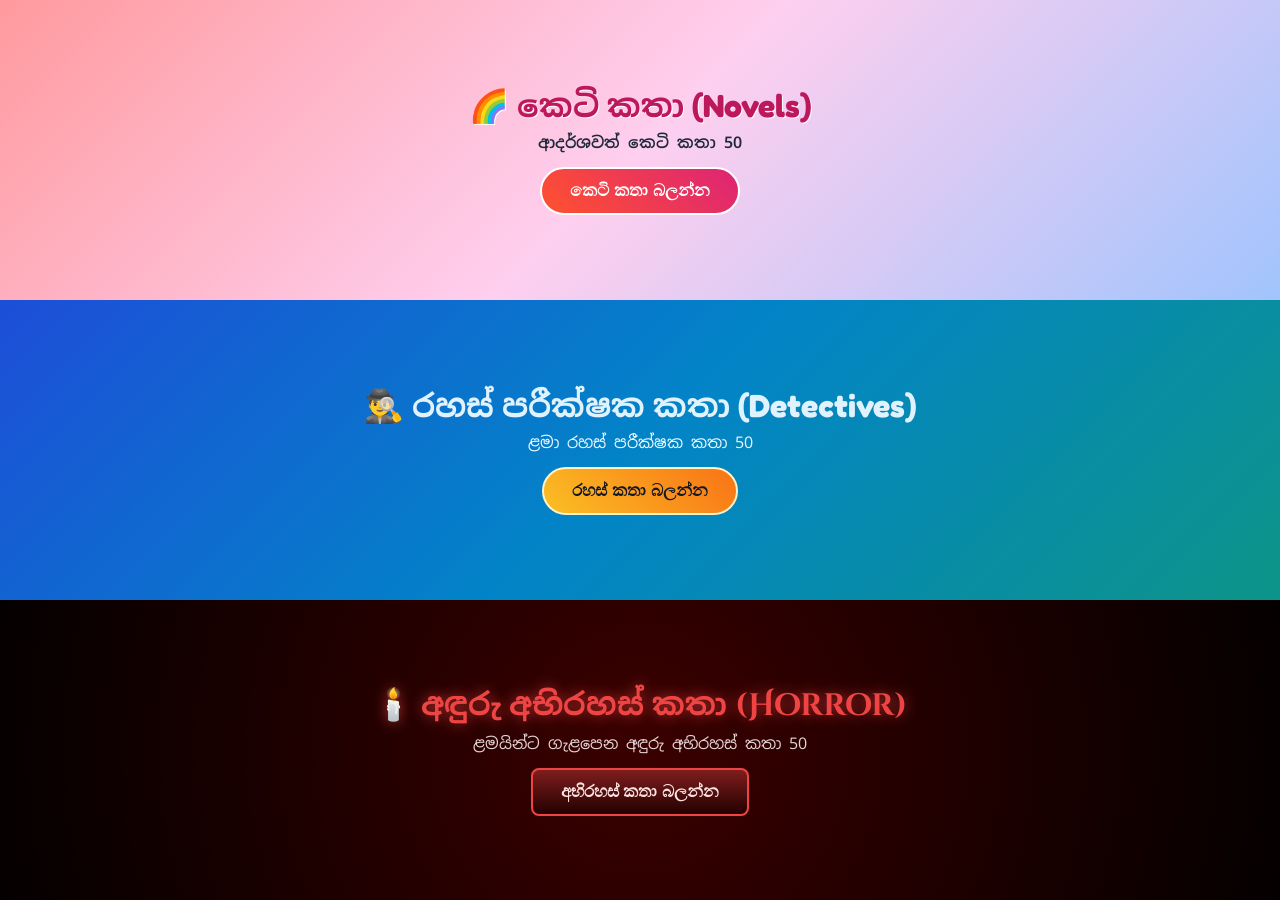
==== index.html @ a3664699 "Update index.html" ====
<!DOCTYPE html>
<html lang="si">
<head>
    <meta charset="UTF-8">
    <meta name="viewport" content="width=device-width, initial-scale=1.0">
    <title>කතා ලෝකය 150</title>
    <link href="https://fonts.googleapis.com/css2?family=Cinzel+Decorative:wght@700;900&family=Fredoka:wght@500;700&family=Noto+Sans+Sinhala:wght@400;600;800&display=swap" rel="stylesheet">
    <style>
        * {
            box-sizing: border-box;
            margin: 0;
            padding: 0;
        }

        body {
            font-family: 'Noto Sans Sinhala', sans-serif;
            min-height: 100vh;
            display: flex;
            flex-direction: column;
            background: #090000;
        }

        .part {
            flex: 1;
            min-height: 33.33vh;
            display: flex;
            flex-direction: column;
            justify-content: center;
            align-items: center;
            text-align: center;
            padding: 24px 16px;
        }

        .part-1 {
            background: linear-gradient(135deg, #ff9a9e 0%, #fecfef 50%, #a1c4fd 100%);
        }

        .part-2 {
            background: linear-gradient(135deg, #1d4ed8 0%, #0284c7 50%, #0d9488 100%);
        }

        .part-3 {
            background: radial-gradient(circle, #3b0000 0%, #140000 70%, #050000 100%);
        }

        .part-1 h2 {
            font-family: 'Fredoka', 'Noto Sans Sinhala', sans-serif;
            color: #be185d;
            font-size: 2rem;
            margin-bottom: 6px;
            text-shadow: 1px 1px 0 #fff;
        }

        .part-1 p {
            color: #1e293b;
            font-weight: 600;
            margin-bottom: 14px;
        }

        .part-2 h2 {
            font-family: 'Fredoka', 'Noto Sans Sinhala', sans-serif;
            color: #e0f2fe;
            font-size: 2rem;
            margin-bottom: 6px;
        }

        .part-2 p {
            color: #f0f9ff;
            margin-bottom: 14px;
        }

        .part-3 h2 {
            font-family: 'Cinzel Decorative', 'Noto Sans Sinhala', serif;
            color: #ef4444;
            font-size: 1.95rem;
            margin-bottom: 6px;
            text-shadow: 0 0 14px rgba(239, 68, 68, 0.7);
        }

        .part-3 p {
            color: #e5d4d4;
            margin-bottom: 14px;
        }

        .btn {
            padding: 12px 28px;
            font-size: 1.05rem;
            font-weight: 700;
            border: none;
            border-radius: 40px;
            cursor: pointer;
            transition: transform 0.2s ease, opacity 0.2s ease;
        }

        .btn:hover {
            transform: scale(1.05);
            opacity: 0.95;
        }

        .btn-novel {
            background: linear-gradient(45deg, #ff512f, #dd2476);
            color: #fff;
            border: 2px solid #fff;
        }

        .btn-detective {
            background: linear-gradient(45deg, #fbbf24, #f97316);
            color: #111827;
            border: 2px solid #fef3c7;
        }

        .btn-horror {
            background: linear-gradient(180deg, #7f1d1d, #240000);
            color: #fee2e2;
            border: 2px solid #ef4444;
            border-radius: 8px;
        }

        /* Iframe Overlay */
        #frame-box {
            display: none;
            position: fixed;
            inset: 0;
            background: #050000;
            z-index: 100;
            flex-direction: column;
        }

        #frame-box.open {
            display: flex;
        }

        .frame-bar {
            display: flex;
            justify-content: space-between;
            align-items: center;
            padding: 10px 16px;
            background: #111827;
            color: #fff;
        }

        .close-btn {
            padding: 7px 16px;
            border: none;
            border-radius: 20px;
            background: #ef4444;
            color: #fff;
            font-weight: 700;
            cursor: pointer;
        }

        iframe {
            flex: 1;
            width: 100%;
            height: 100%;
            border: none;
            background: #fff;
        }
    </style>
</head>
<body>

    <audio id="bg-music" src="i.mp3" autoplay loop></audio>

    <section class="part part-1">
        <h2>🌈 කෙටි කතා (Novels)</h2>
        <p>ආදර්ශවත් කෙටි කතා 50</p>
        <button type="button" class="btn btn-novel" onclick="openPage('novel.html', 'n.mp3')">කෙටි කතා බලන්න</button>
    </section>

    <section class="part part-2">
        <h2>🕵️‍♂️ රහස් පරීක්ෂක කතා (Detectives)</h2>
        <p>ළමා රහස් පරීක්ෂක කතා 50</p>
        <button type="button" class="btn btn-detective" onclick="openPage('detectives.html', 'd.mp3')">රහස් කතා බලන්න</button>
    </section>

    <section class="part part-3">
        <h2>🕯️ අඳුරු අභිරහස් කතා (Horror)</h2>
        <p>ළමයින්ට ගැළපෙන අඳුරු අභිරහස් කතා 50</p>
        <button type="button" class="btn btn-horror" onclick="openPage('horror.html', 'h.mp3')">අභිරහස් කතා බලන්න</button>
    </section>

    <div id="frame-box">
        <div class="frame-bar">
            <span id="frame-label">Story Page</span>
            <button type="button" class="close-btn" onclick="closePage()">⬅ ආපසු</button>
        </div>
        <iframe id="page-frame" src=""></iframe>
    </div>

    <script>
        const music = document.getElementById('bg-music');
        const frameBox = document.getElementById('frame-box');
        const pageFrame = document.getElementById('page-frame');
        const frameLabel = document.getElementById('frame-label');

        function playSong(file) {
            music.src = file;
            music.play().catch(() => {});
        }

        // Page open වුණු ගමන් i.mp3 play කරන්න උත්සාහ කරයි; browser block කළොත් පළමු click එකේදී play වේ
        window.addEventListener('load', () => {
            music.play().catch(() => {});
        });

        document.addEventListener('click', () => {
            if (music.paused) {
                music.play().catch(() => {});
            }
        }, { once: true });

        function openPage(pageFile, songFile) {
            frameLabel.textContent = pageFile;
            pageFrame.src = pageFile;
            frameBox.classList.add('open');
            playSong(songFile);
        }

        function closePage() {
            frameBox.classList.remove('open');
            pageFrame.src = '';
            playSong('i.mp3');
        }
    </script>
</body>
</html>
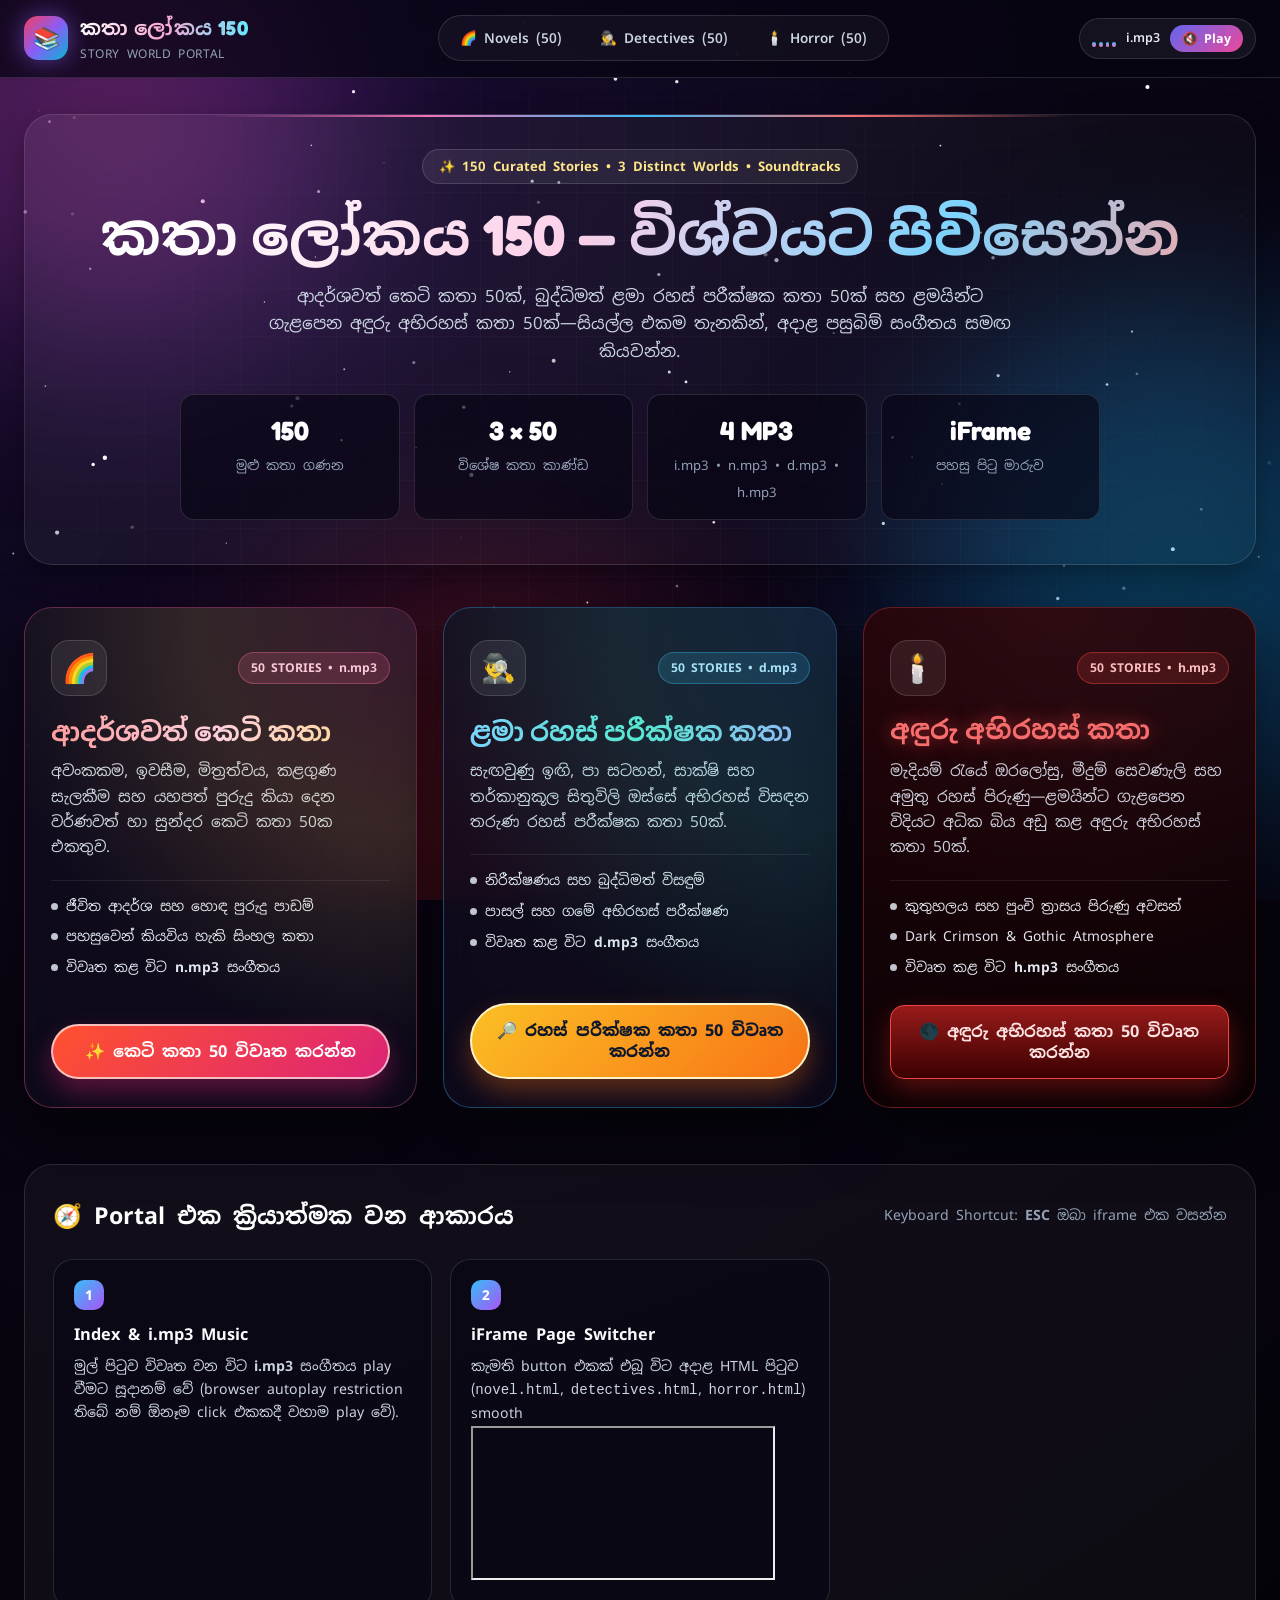
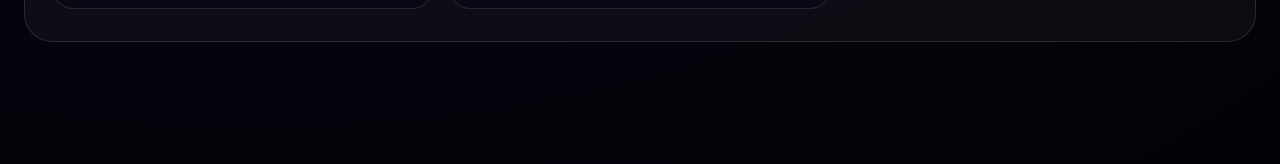
==== commit 91df5d92: "Update index.html" ====
--- a/index.html
+++ b/index.html
@@ -3,224 +3,1437 @@
 <head>
     <meta charset="UTF-8">
     <meta name="viewport" content="width=device-width, initial-scale=1.0">
-    <title>කතා ලෝකය 150</title>
-    <link href="https://fonts.googleapis.com/css2?family=Cinzel+Decorative:wght@700;900&family=Fredoka:wght@500;700&family=Noto+Sans+Sinhala:wght@400;600;800&display=swap" rel="stylesheet">
+    <title>කතා ලෝකය 150 | Story World Portal</title>
+    <meta name="description" content="ආදර්ශවත් කෙටි කතා 50ක්, ළමා රහස් පරීක්ෂක කතා 50ක් සහ අඳුරු අභිරහස් කතා 50ක් ඇතුළත් සම්පූර්ණ ඩිජිටල් කතා portal එක.">
+    <link rel="preconnect" href="https://fonts.googleapis.com">
+    <link rel="preconnect" href="https://fonts.gstatic.com" crossorigin>
+    <link href="https://fonts.googleapis.com/css2?family=Cinzel+Decorative:wght@700;900&family=Fredoka:wght@500;600;700&family=Noto+Sans+Sinhala:wght@400;500;600;700;800&display=swap" rel="stylesheet">
     <style>
-        * {
+        /* ==========================================================================
+           1. CSS CUSTOM PROPERTIES & THEME VARIABLES
+           ========================================================================== */
+        :root {
+            --bg-void: #05020a;
+            --bg-deep: #0b0716;
+            --bg-panel: rgba(16, 12, 30, 0.78);
+            --bg-panel-solid: #120d24;
+            --text-primary: #f8fafc;
+            --text-secondary: #cbd5e1;
+            --text-muted: #94a3b8;
+
+            --kids-a: #ff6b9d;
+            --kids-b: #ffd166;
+            --kids-c: #4cc9f0;
+            --kids-glow: rgba(255, 107, 157, 0.45);
+
+            --det-a: #38bdf8;
+            --det-b: #2dd4bf;
+            --det-c: #818cf8;
+            --det-glow: rgba(56, 189, 248, 0.45);
+
+            --hor-a: #ef4444;
+            --hor-b: #991b1b;
+            --hor-c: #f87171;
+            --hor-glow: rgba(239, 68, 68, 0.55);
+
+            --border-subtle: rgba(255, 255, 255, 0.12);
+            --border-strong: rgba(255, 255, 255, 0.24);
+            --radius-xl: 28px;
+            --radius-lg: 20px;
+            --radius-md: 14px;
+            --radius-sm: 10px;
+            --radius-pill: 999px;
+
+            --shadow-card: 0 24px 60px rgba(0, 0, 0, 0.55);
+            --shadow-soft: 0 10px 30px rgba(0, 0, 0, 0.35);
+            --ease-spring: cubic-bezier(0.22, 1, 0.36, 1);
+            --ease-smooth: cubic-bezier(0.4, 0, 0.2, 1);
+        }
+
+        /* ==========================================================================
+           2. RESET & BASE DOCUMENT STYLES
+           ========================================================================== */
+        *,
+        *::before,
+        *::after {
             box-sizing: border-box;
             margin: 0;
             padding: 0;
         }
 
+        html {
+            scroll-behavior: smooth;
+            font-size: 16px;
+            background-color: var(--bg-void);
+        }
+
         body {
-            font-family: 'Noto Sans Sinhala', sans-serif;
+            font-family: 'Noto Sans Sinhala', 'Fredoka', sans-serif;
+            background: radial-gradient(circle at 20% 10%, #190c33 0%, #090512 45%, #040208 100%);
+            color: var(--text-primary);
             min-height: 100vh;
+            overflow-x: hidden;
+            line-height: 1.65;
+            position: relative;
+        }
+
+        ::-webkit-scrollbar {
+            width: 10px;
+            height: 10px;
+        }
+
+        ::-webkit-scrollbar-track {
+            background: #070410;
+        }
+
+        ::-webkit-scrollbar-thumb {
+            background: linear-gradient(180deg, #6366f1, #ec4899);
+            border-radius: 999px;
+            border: 2px solid #070410;
+        }
+
+        ::-webkit-scrollbar-thumb:hover {
+            background: linear-gradient(180deg, #818cf8, #f472b6);
+        }
+
+        button,
+        input,
+        select,
+        textarea {
+            font-family: inherit;
+        }
+
+        button {
+            border: none;
+            background: none;
+            color: inherit;
+            cursor: pointer;
+        }
+
+        button:focus-visible,
+        a:focus-visible {
+            outline: 2px solid #38bdf8;
+            outline-offset: 3px;
+        }
+
+        /* ==========================================================================
+           3. AMBIENT COSMIC BACKGROUND & CANVAS PARTICLES
+           ========================================================================== */
+        .ambient-layer {
+            position: fixed;
+            inset: 0;
+            z-index: 0;
+            pointer-events: none;
+            overflow: hidden;
+        }
+
+        #starfield-canvas {
+            position: absolute;
+            inset: 0;
+            width: 100%;
+            height: 100%;
+            display: block;
+        }
+
+        .nebula-orb {
+            position: absolute;
+            border-radius: 50%;
+            filter: blur(95px);
+            opacity: 0.34;
+            animation: driftNebula 18s ease-in-out infinite alternate;
+        }
+
+        .nebula-orb.orb-1 {
+            width: 460px;
+            height: 460px;
+            top: -110px;
+            left: -120px;
+            background: radial-gradient(circle, #ec4899, #7c3aed);
+            animation-duration: 20s;
+        }
+
+        .nebula-orb.orb-2 {
+            width: 520px;
+            height: 520px;
+            top: 34%;
+            right: -150px;
+            background: radial-gradient(circle, #06b6d4, #2563eb);
+            animation-duration: 24s;
+            animation-delay: -5s;
+        }
+
+        .nebula-orb.orb-3 {
+            width: 500px;
+            height: 500px;
+            bottom: -140px;
+            left: 18%;
+            background: radial-gradient(circle, #dc2626, #450a0a);
+            animation-duration: 22s;
+            animation-delay: -9s;
+        }
+
+        .grid-overlay {
+            position: absolute;
+            inset: 0;
+            background-image:
+                linear-gradient(rgba(255, 255, 255, 0.025) 1px, transparent 1px),
+                linear-gradient(90deg, rgba(255, 255, 255, 0.025) 1px, transparent 1px);
+            background-size: 48px 48px;
+            mask-image: radial-gradient(ellipse at center, black 35%, transparent 85%);
+        }
+
+        @keyframes driftNebula {
+            0% {
+                transform: translate3d(0, 0, 0) scale(1);
+            }
+            50% {
+                transform: translate3d(38px, -28px, 0) scale(1.08);
+            }
+            100% {
+                transform: translate3d(-26px, 32px, 0) scale(0.96);
+            }
+        }
+
+        /* ==========================================================================
+           4. TOP NAVIGATION BAR & AUDIO DOCK
+           ========================================================================== */
+        .site-header {
+            position: sticky;
+            top: 0;
+            z-index: 60;
+            backdrop-filter: blur(18px);
+            -webkit-backdrop-filter: blur(18px);
+            background: rgba(8, 5, 18, 0.72);
+            border-bottom: 1px solid var(--border-subtle);
+            transition: background 0.3s var(--ease-smooth);
+        }
+
+        .header-inner {
+            max-width: 1320px;
+            margin: 0 auto;
+            padding: 12px 24px;
+            display: flex;
+            align-items: center;
+            justify-content: space-between;
+            gap: 16px;
+            flex-wrap: wrap;
+        }
+
+        .brand-logo {
+            display: flex;
+            align-items: center;
+            gap: 12px;
+            text-decoration: none;
+        }
+
+        .brand-emblem {
+            width: 44px;
+            height: 44px;
+            border-radius: 14px;
+            background: linear-gradient(135deg, #f43f5e, #8b5cf6, #06b6d4);
+            display: grid;
+            place-items: center;
+            font-size: 1.35rem;
+            box-shadow: 0 0 24px rgba(139, 92, 246, 0.55);
+            animation: pulseEmblem 3.6s ease-in-out infinite;
+        }
+
+        @keyframes pulseEmblem {
+            0%, 100% { transform: scale(1) rotate(0deg); }
+            50% { transform: scale(1.05) rotate(3deg); }
+        }
+
+        .brand-text-group {
             display: flex;
             flex-direction: column;
-            background: #090000;
-        }
-
-        .part {
+        }
+
+        .brand-title {
+            font-family: 'Fredoka', 'Noto Sans Sinhala', sans-serif;
+            font-size: 1.25rem;
+            font-weight: 700;
+            background: linear-gradient(90deg, #ffffff, #f9a8d4, #67e8f9);
+            -webkit-background-clip: text;
+            background-clip: text;
+            color: transparent;
+            letter-spacing: 0.4px;
+        }
+
+        .brand-subtitle {
+            font-size: 0.75rem;
+            color: var(--text-muted);
+            letter-spacing: 0.6px;
+        }
+
+        .nav-pills {
+            display: flex;
+            align-items: center;
+            gap: 8px;
+            background: rgba(255, 255, 255, 0.04);
+            padding: 6px;
+            border-radius: var(--radius-pill);
+            border: 1px solid var(--border-subtle);
+        }
+
+        .nav-pill-btn {
+            padding: 7px 15px;
+            border-radius: var(--radius-pill);
+            font-size: 0.85rem;
+            font-weight: 600;
+            color: var(--text-secondary);
+            transition: all 0.25s var(--ease-spring);
+        }
+
+        .nav-pill-btn:hover {
+            color: #ffffff;
+            background: rgba(255, 255, 255, 0.1);
+            transform: translateY(-1px);
+        }
+
+        .audio-widget {
+            display: flex;
+            align-items: center;
+            gap: 10px;
+            background: rgba(255, 255, 255, 0.06);
+            border: 1px solid var(--border-subtle);
+            padding: 6px 12px;
+            border-radius: var(--radius-pill);
+        }
+
+        .eq-bars {
+            display: flex;
+            align-items: flex-end;
+            gap: 3px;
+            height: 18px;
+            width: 24px;
+        }
+
+        .eq-bar {
             flex: 1;
-            min-height: 33.33vh;
+            height: 5px;
+            border-radius: 999px;
+            background: linear-gradient(180deg, #38bdf8, #f472b6);
+            transition: height 0.2s ease;
+        }
+
+        .eq-bars.playing .eq-bar:nth-child(1) { animation: eqAnim 0.75s ease-in-out infinite; }
+        .eq-bars.playing .eq-bar:nth-child(2) { animation: eqAnim 0.55s ease-in-out infinite 0.15s; }
+        .eq-bars.playing .eq-bar:nth-child(3) { animation: eqAnim 0.85s ease-in-out infinite 0.28s; }
+        .eq-bars.playing .eq-bar:nth-child(4) { animation: eqAnim 0.65s ease-in-out infinite 0.1s; }
+
+        @keyframes eqAnim {
+            0%, 100% { height: 4px; }
+            50% { height: 18px; }
+        }
+
+        .audio-track-label {
+            font-size: 0.78rem;
+            color: #e2e8f0;
+            font-weight: 600;
+            max-width: 110px;
+            white-space: nowrap;
+            overflow: hidden;
+            text-overflow: ellipsis;
+        }
+
+        .audio-toggle-btn {
+            padding: 5px 12px;
+            border-radius: var(--radius-pill);
+            background: linear-gradient(135deg, #6366f1, #ec4899);
+            color: #ffffff;
+            font-size: 0.78rem;
+            font-weight: 700;
+            transition: transform 0.2s var(--ease-spring), box-shadow 0.2s ease;
+        }
+
+        .audio-toggle-btn:hover {
+            transform: scale(1.05);
+            box-shadow: 0 0 16px rgba(236, 72, 153, 0.5);
+        }
+
+        /* ==========================================================================
+           5. MAIN HERO BANNER & STATS RIBBON
+           ========================================================================== */
+        .main-container {
+            position: relative;
+            z-index: 10;
+            max-width: 1320px;
+            margin: 0 auto;
+            padding: 36px 24px 80px;
+        }
+
+        .hero-banner {
+            text-align: center;
+            padding: 34px 24px 44px;
+            border-radius: var(--radius-xl);
+            background: linear-gradient(145deg, rgba(255, 255, 255, 0.06), rgba(255, 255, 255, 0.015));
+            border: 1px solid var(--border-subtle);
+            box-shadow: var(--shadow-soft);
+            position: relative;
+            overflow: hidden;
+            margin-bottom: 42px;
+        }
+
+        .hero-banner::before {
+            content: "";
+            position: absolute;
+            top: 0;
+            left: 15%;
+            right: 15%;
+            height: 2px;
+            background: linear-gradient(90deg, transparent, #f472b6, #38bdf8, #f87171, transparent);
+        }
+
+        .hero-badge {
+            display: inline-flex;
+            align-items: center;
+            gap: 8px;
+            padding: 6px 16px;
+            border-radius: var(--radius-pill);
+            background: rgba(255, 255, 255, 0.07);
+            border: 1px solid rgba(255, 255, 255, 0.14);
+            font-size: 0.82rem;
+            font-weight: 700;
+            color: #fde68a;
+            margin-bottom: 16px;
+        }
+
+        .hero-main-title {
+            font-family: 'Fredoka', 'Noto Sans Sinhala', sans-serif;
+            font-size: clamp(2.1rem, 4.6vw, 3.55rem);
+            font-weight: 700;
+            line-height: 1.2;
+            margin-bottom: 14px;
+            background: linear-gradient(120deg, #ffffff 10%, #fbcfe8 45%, #7dd3fc 75%, #fca5a5 100%);
+            -webkit-background-clip: text;
+            background-clip: text;
+            color: transparent;
+        }
+
+        .hero-main-desc {
+            max-width: 760px;
+            margin: 0 auto 28px;
+            color: var(--text-secondary);
+            font-size: 1.05rem;
+        }
+
+        .stats-row {
+            display: grid;
+            grid-template-columns: repeat(auto-fit, minmax(175px, 1fr));
+            gap: 14px;
+            max-width: 920px;
+            margin: 0 auto;
+        }
+
+        .stat-chip {
+            padding: 14px 18px;
+            border-radius: var(--radius-md);
+            background: rgba(9, 6, 20, 0.65);
+            border: 1px solid var(--border-subtle);
+            transition: transform 0.25s var(--ease-spring), border-color 0.25s ease;
+        }
+
+        .stat-chip:hover {
+            transform: translateY(-3px);
+            border-color: var(--border-strong);
+        }
+
+        .stat-number {
+            font-family: 'Fredoka', sans-serif;
+            font-size: 1.65rem;
+            font-weight: 700;
+            color: #ffffff;
+            display: block;
+        }
+
+        .stat-label {
+            font-size: 0.82rem;
+            color: var(--text-muted);
+        }
+
+        /* ==========================================================================
+           6. THREE STORY REALM CARDS (NOVEL / DETECTIVES / HORROR)
+           ========================================================================== */
+        .realms-grid {
+            display: grid;
+            grid-template-columns: repeat(3, minmax(0, 1fr));
+            gap: 26px;
+            margin-bottom: 56px;
+        }
+
+        @media (max-width: 1024px) {
+            .realms-grid {
+                grid-template-columns: 1fr;
+                max-width: 680px;
+                margin-left: auto;
+                margin-right: auto;
+            }
+        }
+
+        .realm-card {
+            position: relative;
+            border-radius: var(--radius-xl);
+            padding: 32px 26px 28px;
+            background: var(--bg-panel);
+            backdrop-filter: blur(16px);
+            -webkit-backdrop-filter: blur(16px);
+            border: 1px solid var(--border-subtle);
+            box-shadow: var(--shadow-card);
             display: flex;
             flex-direction: column;
-            justify-content: center;
+            justify-content: space-between;
+            overflow: hidden;
+            transition: transform 0.35s var(--ease-spring), border-color 0.3s ease, box-shadow 0.35s ease;
+        }
+
+        .realm-card:hover {
+            transform: translateY(-8px);
+        }
+
+        .realm-card::before {
+            content: "";
+            position: absolute;
+            inset: 0;
+            opacity: 0.14;
+            pointer-events: none;
+            transition: opacity 0.35s ease;
+        }
+
+        .realm-card:hover::before {
+            opacity: 0.24;
+        }
+
+        /* ---- Novel Card Theme ---- */
+        .realm-card.card-novel {
+            border-color: rgba(255, 107, 157, 0.35);
+        }
+
+        .realm-card.card-novel::before {
+            background: radial-gradient(circle at top right, var(--kids-a), var(--kids-b), transparent 70%);
+        }
+
+        .realm-card.card-novel:hover {
+            border-color: var(--kids-a);
+            box-shadow: 0 24px 60px var(--kids-glow);
+        }
+
+        .card-novel .realm-tag {
+            background: rgba(255, 107, 157, 0.16);
+            color: #fbcfe8;
+            border: 1px solid rgba(255, 107, 157, 0.35);
+        }
+
+        .card-novel .realm-title {
+            font-family: 'Fredoka', 'Noto Sans Sinhala', sans-serif;
+            background: linear-gradient(90deg, #ff9a9e, #fecfef, #fde68a);
+            -webkit-background-clip: text;
+            background-clip: text;
+            color: transparent;
+        }
+
+        .btn-open-novel {
+            width: 100%;
+            padding: 15px 22px;
+            border-radius: var(--radius-pill);
+            background: linear-gradient(135deg, #ff512f, #dd2476);
+            color: #ffffff;
+            font-weight: 700;
+            font-size: 1.02rem;
+            border: 2px solid rgba(255, 255, 255, 0.65);
+            box-shadow: 0 12px 26px rgba(221, 36, 118, 0.38);
+            transition: transform 0.25s var(--ease-spring), filter 0.2s ease;
+        }
+
+        .btn-open-novel:hover {
+            transform: scale(1.02);
+            filter: brightness(1.08);
+        }
+
+        /* ---- Detective Card Theme ---- */
+        .realm-card.card-detective {
+            border-color: rgba(56, 189, 248, 0.35);
+        }
+
+        .realm-card.card-detective::before {
+            background: radial-gradient(circle at top right, var(--det-a), var(--det-b), transparent 70%);
+        }
+
+        .realm-card.card-detective:hover {
+            border-color: var(--det-a);
+            box-shadow: 0 24px 60px var(--det-glow);
+        }
+
+        .card-detective .realm-tag {
+            background: rgba(56, 189, 248, 0.16);
+            color: #bae6fd;
+            border: 1px solid rgba(56, 189, 248, 0.35);
+        }
+
+        .card-detective .realm-title {
+            font-family: 'Fredoka', 'Noto Sans Sinhala', sans-serif;
+            background: linear-gradient(90deg, #7dd3fc, #5eead4, #a5b4fc);
+            -webkit-background-clip: text;
+            background-clip: text;
+            color: transparent;
+        }
+
+        .btn-open-detective {
+            width: 100%;
+            padding: 15px 22px;
+            border-radius: var(--radius-pill);
+            background: linear-gradient(135deg, #fbbf24, #f97316);
+            color: #0f172a;
+            font-weight: 800;
+            font-size: 1.02rem;
+            border: 2px solid #fef3c7;
+            box-shadow: 0 12px 26px rgba(249, 115, 22, 0.34);
+            transition: transform 0.25s var(--ease-spring), filter 0.2s ease;
+        }
+
+        .btn-open-detective:hover {
+            transform: scale(1.02);
+            filter: brightness(1.06);
+        }
+
+        /* ---- Horror Card Theme ---- */
+        .realm-card.card-horror {
+            background: linear-gradient(165deg, rgba(32, 4, 8, 0.88), rgba(10, 2, 4, 0.94));
+            border-color: rgba(239, 68, 68, 0.38);
+        }
+
+        .realm-card.card-horror::before {
+            background: radial-gradient(circle at top center, rgba(220, 38, 38, 0.65), transparent 72%);
+        }
+
+        .realm-card.card-horror:hover {
+            border-color: var(--hor-a);
+            box-shadow: 0 24px 65px var(--hor-glow);
+        }
+
+        .card-horror .realm-tag {
+            background: rgba(239, 68, 68, 0.18);
+            color: #fecaca;
+            border: 1px solid rgba(239, 68, 68, 0.45);
+        }
+
+        .card-horror .realm-title {
+            font-family: 'Cinzel Decorative', 'Noto Sans Sinhala', serif;
+            color: #f87171;
+            text-shadow: 0 0 18px rgba(239, 68, 68, 0.6);
+        }
+
+        .btn-open-horror {
+            width: 100%;
+            padding: 15px 22px;
+            border-radius: var(--radius-md);
+            background: linear-gradient(180deg, #991b1b, #3b0000);
+            color: #fee2e2;
+            font-weight: 700;
+            font-size: 1.02rem;
+            border: 1.5px solid #ef4444;
+            box-shadow: 0 10px 26px rgba(185, 28, 28, 0.45);
+            transition: transform 0.25s var(--ease-spring), background 0.2s ease;
+        }
+
+        .btn-open-horror:hover {
+            transform: scale(1.02);
+            background: linear-gradient(180deg, #b91c1c, #450a0a);
+        }
+
+        /* ---- Shared Card Inner Elements ---- */
+        .realm-top-row {
+            display: flex;
             align-items: center;
+            justify-content: space-between;
+            gap: 10px;
+            margin-bottom: 18px;
+        }
+
+        .realm-icon-box {
+            width: 56px;
+            height: 56px;
+            border-radius: 18px;
+            display: grid;
+            place-items: center;
+            font-size: 1.75rem;
+            background: rgba(255, 255, 255, 0.08);
+            border: 1px solid rgba(255, 255, 255, 0.14);
+        }
+
+        .realm-tag {
+            padding: 5px 12px;
+            border-radius: var(--radius-pill);
+            font-size: 0.76rem;
+            font-weight: 700;
+        }
+
+        .realm-title {
+            font-size: 1.65rem;
+            font-weight: 700;
+            margin-bottom: 10px;
+            line-height: 1.3;
+        }
+
+        .realm-desc {
+            color: var(--text-secondary);
+            font-size: 0.96rem;
+            margin-bottom: 20px;
+        }
+
+        .realm-highlights {
+            list-style: none;
+            display: flex;
+            flex-direction: column;
+            gap: 8px;
+            margin-bottom: 26px;
+            padding-top: 14px;
+            border-top: 1px solid rgba(255, 255, 255, 0.08);
+        }
+
+        .realm-highlights li {
+            font-size: 0.86rem;
+            color: #e2e8f0;
+            display: flex;
+            align-items: center;
+            gap: 8px;
+        }
+
+        .realm-highlights li span.dot {
+            width: 7px;
+            height: 7px;
+            border-radius: 50%;
+            background: currentColor;
+            opacity: 0.85;
+            flex-shrink: 0;
+        }
+
+        /* ==========================================================================
+           7. QUICK PREVIEW & GUIDE SECTION
+           ========================================================================== */
+        .guide-panel {
+            border-radius: var(--radius-xl);
+            background: rgba(255, 255, 255, 0.04);
+            border: 1px solid var(--border-subtle);
+            padding: 32px 28px;
+            margin-bottom: 44px;
+        }
+
+        .guide-header {
+            display: flex;
+            align-items: center;
+            justify-content: space-between;
+            flex-wrap: wrap;
+            gap: 14px;
+            margin-bottom: 24px;
+        }
+
+        .guide-title {
+            font-size: 1.45rem;
+            font-weight: 700;
+            color: #ffffff;
+        }
+
+        .guide-caption {
+            font-size: 0.88rem;
+            color: var(--text-muted);
+        }
+
+        .guide-steps {
+            display: grid;
+            grid-template-columns: repeat(auto-fit, minmax(240px, 1fr));
+            gap: 18px;
+        }
+
+        .guide-step-card {
+            padding: 20px;
+            border-radius: var(--radius-lg);
+            background: rgba(10, 7, 22, 0.72);
+            border: 1px solid var(--border-subtle);
+        }
+
+        .step-num {
+            display: inline-grid;
+            place-items: center;
+            width: 30px;
+            height: 30px;
+            border-radius: 10px;
+            background: linear-gradient(135deg, #38bdf8, #a855f7);
+            font-size: 0.85rem;
+            font-weight: 800;
+            color: #ffffff;
+            margin-bottom: 12px;
+        }
+
+        .step-heading {
+            font-size: 1.02rem;
+            font-weight: 700;
+            color: #f8fafc;
+            margin-bottom: 6px;
+        }
+
+        .step-text {
+            font-size: 0.88rem;
+            color: var(--text-secondary);
+        }
+
+        /* ==========================================================================
+           8. FOOTER
+           ========================================================================== */
+        .site-footer {
             text-align: center;
-            padding: 24px 16px;
-        }
-
-        .part-1 {
-            background: linear-gradient(135deg, #ff9a9e 0%, #fecfef 50%, #a1c4fd 100%);
-        }
-
-        .part-2 {
-            background: linear-gradient(135deg, #1d4ed8 0%, #0284c7 50%, #0d9488 100%);
-        }
-
-        .part-3 {
-            background: radial-gradient(circle, #3b0000 0%, #140000 70%, #050000 100%);
-        }
-
-        .part-1 h2 {
-            font-family: 'Fredoka', 'Noto Sans Sinhala', sans-serif;
-            color: #be185d;
-            font-size: 2rem;
-            margin-bottom: 6px;
-            text-shadow: 1px 1px 0 #fff;
-        }
-
-        .part-1 p {
-            color: #1e293b;
-            font-weight: 600;
-            margin-bottom: 14px;
-        }
-
-        .part-2 h2 {
-            font-family: 'Fredoka', 'Noto Sans Sinhala', sans-serif;
-            color: #e0f2fe;
-            font-size: 2rem;
-            margin-bottom: 6px;
-        }
-
-        .part-2 p {
-            color: #f0f9ff;
-            margin-bottom: 14px;
-        }
-
-        .part-3 h2 {
-            font-family: 'Cinzel Decorative', 'Noto Sans Sinhala', serif;
-            color: #ef4444;
-            font-size: 1.95rem;
-            margin-bottom: 6px;
-            text-shadow: 0 0 14px rgba(239, 68, 68, 0.7);
-        }
-
-        .part-3 p {
-            color: #e5d4d4;
-            margin-bottom: 14px;
-        }
-
-        .btn {
-            padding: 12px 28px;
-            font-size: 1.05rem;
-            font-weight: 700;
-            border: none;
-            border-radius: 40px;
-            cursor: pointer;
-            transition: transform 0.2s ease, opacity 0.2s ease;
-        }
-
-        .btn:hover {
-            transform: scale(1.05);
-            opacity: 0.95;
-        }
-
-        .btn-novel {
-            background: linear-gradient(45deg, #ff512f, #dd2476);
-            color: #fff;
-            border: 2px solid #fff;
-        }
-
-        .btn-detective {
-            background: linear-gradient(45deg, #fbbf24, #f97316);
-            color: #111827;
-            border: 2px solid #fef3c7;
-        }
-
-        .btn-horror {
-            background: linear-gradient(180deg, #7f1d1d, #240000);
-            color: #fee2e2;
-            border: 2px solid #ef4444;
-            border-radius: 8px;
-        }
-
-        /* Iframe Overlay */
-        #frame-box {
+            padding: 26px 16px;
+            border-top: 1px solid var(--border-subtle);
+            color: var(--text-muted);
+            font-size: 0.86rem;
+        }
+
+        .site-footer strong {
+            color: #e2e8f0;
+        }
+
+        /* ==========================================================================
+           9. FULLSCREEN IFRAME VIEWER MODAL
+           ========================================================================== */
+        #iframe-modal {
             display: none;
             position: fixed;
             inset: 0;
-            background: #050000;
-            z-index: 100;
+            z-index: 200;
+            background: #040208;
             flex-direction: column;
-        }
-
-        #frame-box.open {
-            display: flex;
-        }
-
-        .frame-bar {
-            display: flex;
+            animation: fadeInModal 0.25s var(--ease-smooth);
+        }
+
+        #iframe-modal.active {
+            display: flex;
+        }
+
+        @keyframes fadeInModal {
+            from { opacity: 0; transform: scale(0.985); }
+            to { opacity: 1; transform: scale(1); }
+        }
+
+        .modal-topbar {
+            display: flex;
+            align-items: center;
             justify-content: space-between;
+            gap: 12px;
+            padding: 12px 20px;
+            background: rgba(13, 10, 26, 0.96);
+            border-bottom: 1px solid var(--border-strong);
+            flex-wrap: wrap;
+        }
+
+        .modal-left {
+            display: flex;
             align-items: center;
-            padding: 10px 16px;
-            background: #111827;
-            color: #fff;
-        }
-
-        .close-btn {
-            padding: 7px 16px;
-            border: none;
-            border-radius: 20px;
+            gap: 12px;
+        }
+
+        .status-dot {
+            width: 10px;
+            height: 10px;
+            border-radius: 50%;
+            background: #22c55e;
+            box-shadow: 0 0 10px #22c55e;
+        }
+
+        .modal-page-name {
+            font-size: 1rem;
+            font-weight: 700;
+            color: #ffffff;
+        }
+
+        .modal-audio-tag {
+            font-size: 0.78rem;
+            padding: 4px 10px;
+            border-radius: var(--radius-pill);
+            background: rgba(255, 255, 255, 0.08);
+            color: #cbd5e1;
+        }
+
+        .modal-actions {
+            display: flex;
+            align-items: center;
+            gap: 10px;
+        }
+
+        .modal-btn {
+            padding: 8px 16px;
+            border-radius: var(--radius-pill);
+            font-size: 0.86rem;
+            font-weight: 700;
+            transition: transform 0.2s var(--ease-spring), opacity 0.2s ease;
+        }
+
+        .modal-btn:hover {
+            transform: scale(1.04);
+        }
+
+        .modal-btn.btn-sound {
+            background: #0284c7;
+            color: #ffffff;
+        }
+
+        .modal-btn.btn-reload {
+            background: rgba(255, 255, 255, 0.12);
+            color: #f8fafc;
+        }
+
+        .modal-btn.btn-back {
             background: #ef4444;
-            color: #fff;
-            font-weight: 700;
-            cursor: pointer;
-        }
-
-        iframe {
+            color: #ffffff;
+        }
+
+        .iframe-stage {
+            position: relative;
             flex: 1;
             width: 100%;
             height: 100%;
+            background: #090612;
+        }
+
+        .iframe-loader {
+            position: absolute;
+            inset: 0;
+            display: flex;
+            flex-direction: column;
+            align-items: center;
+            justify-content: center;
+            gap: 14px;
+            background: rgba(8, 5, 18, 0.9);
+            color: #e2e8f0;
+            z-index: 5;
+            transition: opacity 0.3s ease;
+        }
+
+        .iframe-loader.hidden {
+            opacity: 0;
+            pointer-events: none;
+        }
+
+        .spinner-ring {
+            width: 44px;
+            height: 44px;
+            border: 4px solid rgba(255, 255, 255, 0.15);
+            border-top-color: #38bdf8;
+            border-radius: 50%;
+            animation: spinRing 0.85s linear infinite;
+        }
+
+        @keyframes spinRing {
+            to { transform: rotate(360deg); }
+        }
+
+        #story-iframe {
+            width: 100%;
+            height: 100%;
             border: none;
-            background: #fff;
+            display: block;
+            background: #ffffff;
+        }
+
+        /* ==========================================================================
+           10. TOAST NOTIFICATION
+           ========================================================================== */
+        .toast-banner {
+            position: fixed;
+            bottom: 22px;
+            right: 22px;
+            z-index: 300;
+            padding: 12px 18px;
+            border-radius: var(--radius-md);
+            background: rgba(17, 13, 34, 0.94);
+            border: 1px solid var(--border-strong);
+            color: #f8fafc;
+            font-size: 0.88rem;
+            font-weight: 600;
+            box-shadow: 0 14px 32px rgba(0, 0, 0, 0.55);
+            transform: translateY(24px);
+            opacity: 0;
+            pointer-events: none;
+            transition: transform 0.28s var(--ease-spring), opacity 0.28s ease;
+        }
+
+        .toast-banner.show {
+            transform: translateY(0);
+            opacity: 1;
+        }
+
+        /* ==========================================================================
+           11. RESPONSIVE ADJUSTMENTS
+           ========================================================================== */
+        @media (max-width: 720px) {
+            .header-inner {
+                padding: 12px 16px;
+            }
+            .nav-pills {
+                width: 100%;
+                justify-content: center;
+                overflow-x: auto;
+            }
+            .main-container {
+                padding: 22px 14px 64px;
+            }
+            .realm-card {
+                padding: 24px 20px;
+            }
+            .modal-topbar {
+                padding: 10px 14px;
+            }
         }
     </style>
 </head>
 <body>
 
-    <audio id="bg-music" src="i.mp3" autoplay loop></audio>
-
-    <section class="part part-1">
-        <h2>🌈 කෙටි කතා (Novels)</h2>
-        <p>ආදර්ශවත් කෙටි කතා 50</p>
-        <button type="button" class="btn btn-novel" onclick="openPage('novel.html', 'n.mp3')">කෙටි කතා බලන්න</button>
-    </section>
-
-    <section class="part part-2">
-        <h2>🕵️‍♂️ රහස් පරීක්ෂක කතා (Detectives)</h2>
-        <p>ළමා රහස් පරීක්ෂක කතා 50</p>
-        <button type="button" class="btn btn-detective" onclick="openPage('detectives.html', 'd.mp3')">රහස් කතා බලන්න</button>
-    </section>
-
-    <section class="part part-3">
-        <h2>🕯️ අඳුරු අභිරහස් කතා (Horror)</h2>
-        <p>ළමයින්ට ගැළපෙන අඳුරු අභිරහස් කතා 50</p>
-        <button type="button" class="btn btn-horror" onclick="openPage('horror.html', 'h.mp3')">අභිරහස් කතා බලන්න</button>
-    </section>
-
-    <div id="frame-box">
-        <div class="frame-bar">
-            <span id="frame-label">Story Page</span>
-            <button type="button" class="close-btn" onclick="closePage()">⬅ ආපසු</button>
+    <!-- Ambient Stars, Nebulae & Subtle Grid -->
+    <div class="ambient-layer" aria-hidden="true">
+        <canvas id="starfield-canvas"></canvas>
+        <div class="nebula-orb orb-1"></div>
+        <div class="nebula-orb orb-2"></div>
+        <div class="nebula-orb orb-3"></div>
+        <div class="grid-overlay"></div>
+    </div>
+
+    <!-- Top Navigation & Audio Controller -->
+    <header class="site-header">
+        <div class="header-inner">
+            <a href="#top" class="brand-logo" onclick="scrollToSection('top'); return false;">
+                <div class="brand-emblem">📚</div>
+                <div class="brand-text-group">
+                    <span class="brand-title">කතා ලෝකය 150</span>
+                    <span class="brand-subtitle">STORY WORLD PORTAL</span>
+                </div>
+            </a>
+
+            <nav class="nav-pills" aria-label="Story Categories">
+                <button type="button" class="nav-pill-btn" onclick="openRealm('novel.html', 'n.mp3', '🌈 ආදර්ශවත් කෙටි කතා 50')">🌈 Novels (50)</button>
+                <button type="button" class="nav-pill-btn" onclick="openRealm('detectives.html', 'd.mp3', '🕵️‍♂️ ළමා රහස් පරීක්ෂක කතා 50')">🕵️‍♂️ Detectives (50)</button>
+                <button type="button" class="nav-pill-btn" onclick="openRealm('horror.html', 'h.mp3', '🕯️ අඳුරු අභිරහස් කතා 50')">🕯️ Horror (50)</button>
+            </nav>
+
+            <div class="audio-widget" title="Background Audio Status">
+                <div id="eq-visualizer" class="eq-bars">
+                    <span class="eq-bar"></span>
+                    <span class="eq-bar"></span>
+                    <span class="eq-bar"></span>
+                    <span class="eq-bar"></span>
+                </div>
+                <span id="audio-track-label" class="audio-track-label">i.mp3</span>
+                <button type="button" id="btn-audio-toggle" class="audio-toggle-btn" onclick="toggleMute()">🔊 Play</button>
+            </div>
         </div>
-        <iframe id="page-frame" src=""></iframe>
+    </header>
+
+    <!-- Main Content -->
+    <main id="top" class="main-container">
+
+        <!-- Hero Banner -->
+        <section class="hero-banner">
+            <div class="hero-badge">✨ 150 Curated Stories • 3 Distinct Worlds • Soundtracks</div>
+            <h1 class="hero-main-title">කතා ලෝකය 150 — විශ්වයට පිවිසෙන්න</h1>
+            <p class="hero-main-desc">
+                ආදර්ශවත් කෙටි කතා 50ක්, බුද්ධිමත් ළමා රහස් පරීක්ෂක කතා 50ක් සහ ළමයින්ට ගැළපෙන අඳුරු අභිරහස් කතා 50ක්—සියල්ල එකම තැනකින්, අදාළ පසුබිම් සංගීතය සමඟ කියවන්න.
+            </p>
+
+            <div class="stats-row">
+                <div class="stat-chip">
+                    <span class="stat-number" data-target="150">150</span>
+                    <span class="stat-label">මුළු කතා ගණන</span>
+                </div>
+                <div class="stat-chip">
+                    <span class="stat-number">3 × 50</span>
+                    <span class="stat-label">විශේෂ කතා කාණ්ඩ</span>
+                </div>
+                <div class="stat-chip">
+                    <span class="stat-number">4 MP3</span>
+                    <span class="stat-label">i.mp3 • n.mp3 • d.mp3 • h.mp3</span>
+                </div>
+                <div class="stat-chip">
+                    <span class="stat-number">iFrame</span>
+                    <span class="stat-label">පහසු පිටු මාරුව</span>
+                </div>
+            </div>
+        </section>
+
+        <!-- 3 Story Realm Cards -->
+        <section id="realms" class="realms-grid" aria-label="Story Realms">
+
+            <!-- Card 1: Novel -->
+            <article class="realm-card card-novel">
+                <div>
+                    <div class="realm-top-row">
+                        <div class="realm-icon-box">🌈</div>
+                        <span class="realm-tag">50 STORIES • n.mp3</span>
+                    </div>
+                    <h2 class="realm-title">ආදර්ශවත් කෙටි කතා</h2>
+                    <p class="realm-desc">
+                        අවංකකම, ඉවසීම, මිත්‍රත්වය, කළගුණ සැලකීම සහ යහපත් පුරුදු කියා දෙන වර්ණවත් හා සුන්දර කෙටි කතා 50ක එකතුව.
+                    </p>
+                    <ul class="realm-highlights">
+                        <li><span class="dot"></span>ජීවිත ආදර්ශ සහ හොඳ පුරුදු පාඩම්</li>
+                        <li><span class="dot"></span>පහසුවෙන් කියවිය හැකි සිංහල කතා</li>
+                        <li><span class="dot"></span>විවෘත කළ විට <strong>n.mp3</strong> සංගීතය</li>
+                    </ul>
+                </div>
+                <button type="button" class="btn-open-novel" onclick="openRealm('novel.html', 'n.mp3', '🌈 ආදර්ශවත් කෙටි කතා 50')">
+                    ✨ කෙටි කතා 50 විවෘත කරන්න
+                </button>
+            </article>
+
+            <!-- Card 2: Detectives -->
+            <article class="realm-card card-detective">
+                <div>
+                    <div class="realm-top-row">
+                        <div class="realm-icon-box">🕵️‍♂️</div>
+                        <span class="realm-tag">50 STORIES • d.mp3</span>
+                    </div>
+                    <h2 class="realm-title">ළමා රහස් පරීක්ෂක කතා</h2>
+                    <p class="realm-desc">
+                        සැඟවුණු ඉඟි, පා සටහන්, සාක්ෂි සහ තර්කානුකූල සිතුවිලි ඔස්සේ අභිරහස් විසඳන තරුණ රහස් පරීක්ෂක කතා 50ක්.
+                    </p>
+                    <ul class="realm-highlights">
+                        <li><span class="dot"></span>නිරීක්ෂණය සහ බුද්ධිමත් විසඳුම්</li>
+                        <li><span class="dot"></span>පාසල් සහ ගමේ අභිරහස් පරීක්ෂණ</li>
+                        <li><span class="dot"></span>විවෘත කළ විට <strong>d.mp3</strong> සංගීතය</li>
+                    </ul>
+                </div>
+                <button type="button" class="btn-open-detective" onclick="openRealm('detectives.html', 'd.mp3', '🕵️‍♂️ ළමා රහස් පරීක්ෂක කතා 50')">
+                    🔎 රහස් පරීක්ෂක කතා 50 විවෘත කරන්න
+                </button>
+            </article>
+
+            <!-- Card 3: Horror -->
+            <article class="realm-card card-horror">
+                <div>
+                    <div class="realm-top-row">
+                        <div class="realm-icon-box">🕯️</div>
+                        <span class="realm-tag">50 STORIES • h.mp3</span>
+                    </div>
+                    <h2 class="realm-title">අඳුරු අභිරහස් කතා</h2>
+                    <p class="realm-desc">
+                        මැදියම් රැයේ ඔරලෝසු, මීදුම් සෙවණැලි සහ අමුතු රහස් පිරුණු—ළමයින්ට ගැළපෙන විදියට අධික බිය අඩු කළ අඳුරු අභිරහස් කතා 50ක්.
+                    </p>
+                    <ul class="realm-highlights">
+                        <li><span class="dot"></span>කුතුහලය සහ පුංචි ත්‍රාසය පිරුණු අවසන්</li>
+                        <li><span class="dot"></span>Dark Crimson &amp; Gothic Atmosphere</li>
+                        <li><span class="dot"></span>විවෘත කළ විට <strong>h.mp3</strong> සංගීතය</li>
+                    </ul>
+                </div>
+                <button type="button" class="btn-open-horror" onclick="openRealm('horror.html', 'h.mp3', '🕯️ අඳුරු අභිරහස් කතා 50')">
+                    🌑 අඳුරු අභිරහස් කතා 50 විවෘත කරන්න
+                </button>
+            </article>
+
+        </section>
+
+        <!-- How It Works Panel -->
+        <section class="guide-panel" aria-label="Portal Guide">
+            <div class="guide-header">
+                <h2 class="guide-title">🧭 Portal එක ක්‍රියාත්මක වන ආකාරය</h2>
+                <span class="guide-caption">Keyboard Shortcut: <strong>ESC</strong> ඔබා iframe එක වසන්න</span>
+            </div>
+            <div class="guide-steps">
+                <div class="guide-step-card">
+                    <div class="step-num">1</div>
+                    <h3 class="step-heading">Index &amp; i.mp3 Music</h3>
+                    <p class="step-text">මුල් පිටුව විවෘත වන විට <strong>i.mp3</strong> සංගීතය play වීමට සූදානම් වේ (browser autoplay restriction තිබේ නම් ඕනෑම click එකකදී වහාම play වේ).</p>
+                </div>
+                <div class="guide-step-card">
+                    <div class="step-num">2</div>
+                    <h3 class="step-heading">iFrame Page Switcher</h3>
+                    <p class="step-text">කැමති button එකක් එබූ විට අදාළ HTML පිටුව (<code>novel.html</code>, <code>detectives.html</code>, <code>horror.html</code>) smooth <code><iframe></code> එකක load වේ.</p>
+                </div>
+                <div class="guide-step-card">
+                    <div class="step-num">3</div>
+                    <h3 class="step-heading">Matched Page Audio</h3>
+                    <p class="step-text">Novel සඳහා <strong>n.mp3</strong>, Detectives සඳහා <strong>d.mp3</strong>, සහ Horror සඳහා <strong>h.mp3</strong> ස්වයංක්‍රීයව switch වේ.</p>
+                </div>
+            </div>
+        </section>
+
+    </main>
+
+    <!-- Footer -->
+    <footer class="site-footer">
+        <p><strong>කතා ලෝකය 150 (Story World Portal)</strong> • <code>index.html</code> • <code>novel.html</code> • <code>detectives.html</code> • <code>horror.html</code></p>
+    </footer>
+
+    <!-- Fullscreen Iframe Modal -->
+    <div id="iframe-modal" role="dialog" aria-modal="true" aria-labelledby="modal-page-name">
+        <div class="modal-topbar">
+            <div class="modal-left">
+                <span class="status-dot" aria-hidden="true"></span>
+                <span id="modal-page-name" class="modal-page-name">Story Page</span>
+                <span id="modal-audio-tag" class="modal-audio-tag">🎵 i.mp3</span>
+            </div>
+            <div class="modal-actions">
+                <button type="button" id="modal-sound-btn" class="modal-btn btn-sound" onclick="toggleMute()">🔊 Sound On</button>
+                <button type="button" class="modal-btn btn-reload" onclick="reloadCurrentFrame()">🔄 Reload</button>
+                <button type="button" class="modal-btn btn-back" onclick="closeRealm()">⬅ මුල් පිටුවට</button>
+            </div>
+        </div>
+        <div class="iframe-stage">
+            <div id="iframe-loader" class="iframe-loader">
+                <div class="spinner-ring"></div>
+                <span id="iframe-loader-text">පිටුව Load වෙමින් පවතී...</span>
+            </div>
+            <iframe id="story-iframe" src="about:blank" title="Story Section Viewer"></iframe>
+        </div>
     </div>
 
+    <!-- Toast Notification -->
+    <div id="toast-banner" class="toast-banner" role="status" aria-live="polite"></div>
+
+    <!-- Master Audio Element -->
+    <audio id="master-audio" src="i.mp3" loop preload="auto"></audio>
+
     <script>
-        const music = document.getElementById('bg-music');
-        const frameBox = document.getElementById('frame-box');
-        const pageFrame = document.getElementById('page-frame');
-        const frameLabel = document.getElementById('frame-label');
-
-        function playSong(file) {
-            music.src = file;
-            music.play().catch(() => {});
-        }
-
-        // Page open වුණු ගමන් i.mp3 play කරන්න උත්සාහ කරයි; browser block කළොත් පළමු click එකේදී play වේ
+        /* ======================================================================
+           1. STARFIELD & COSMIC PARTICLE ENGINE
+           ====================================================================== */
+        (function initStarfield() {
+            const canvas = document.getElementById('starfield-canvas');
+            if (!canvas) return;
+            const ctx = canvas.getContext('2d');
+            let width = 0;
+            let height = 0;
+            let stars = [];
+
+            const STAR_COUNT = 120;
+
+            function resizeCanvas() {
+                width = canvas.width = window.innerWidth;
+                height = canvas.height = window.innerHeight;
+            }
+
+            function createStars() {
+                stars = [];
+                for (let i = 0; i < STAR_COUNT; i++) {
+                    stars.push({
+                        x: Math.random() * width,
+                        y: Math.random() * height,
+                        r: Math.random() * 1.8 + 0.4,
+                        vx: (Math.random() - 0.5) * 0.22,
+                        vy: (Math.random() - 0.5) * 0.22,
+                        alpha: Math.random() * 0.75 + 0.2,
+                        twinkleSpeed: Math.random() * 0.025 + 0.008,
+                        phase: Math.random() * Math.PI * 2
+                    });
+                }
+            }
+
+            function drawStars() {
+                ctx.clearRect(0, 0, width, height);
+                for (let i = 0; i < stars.length; i++) {
+                    const s = stars[i];
+                    s.x += s.vx;
+                    s.y += s.vy;
+                    s.phase += s.twinkleSpeed;
+
+                    if (s.x < 0) s.x = width;
+                    if (s.x > width) s.x = 0;
+                    if (s.y < 0) s.y = height;
+                    if (s.y > height) s.y = 0;
+
+                    const dynamicAlpha = Math.max(0.08, Math.min(1, s.alpha + Math.sin(s.phase) * 0.25));
+                    ctx.beginPath();
+                    ctx.arc(s.x, s.y, s.r, 0, Math.PI * 2);
+                    ctx.fillStyle = `rgba(255, 255, 255, ${dynamicAlpha.toFixed(3)})`;
+                    ctx.fill();
+                }
+                requestAnimationFrame(drawStars);
+            }
+
+            resizeCanvas();
+            createStars();
+            drawStars();
+
+            window.addEventListener('resize', () => {
+                resizeCanvas();
+                createStars();
+            });
+        })();
+
+        /* ======================================================================
+           2. AUDIO MANAGER (i.mp3 / n.mp3 / d.mp3 / h.mp3)
+           ====================================================================== */
+        const audioEl = document.getElementById('master-audio');
+        const eqVisualizer = document.getElementById('eq-visualizer');
+        const audioTrackLabel = document.getElementById('audio-track-label');
+        const headerAudioBtn = document.getElementById('btn-audio-toggle');
+        const modalAudioTag = document.getElementById('modal-audio-tag');
+        const modalSoundBtn = document.getElementById('modal-sound-btn');
+
+        let currentTrack = 'i.mp3';
+        let isMuted = false;
+
+        function updateAudioUI(isPlaying) {
+            if (eqVisualizer) {
+                eqVisualizer.classList.toggle('playing', Boolean(isPlaying && !isMuted));
+            }
+            if (audioTrackLabel) {
+                audioTrackLabel.textContent = currentTrack;
+            }
+            if (modalAudioTag) {
+                modalAudioTag.textContent = `🎵 ${currentTrack}`;
+            }
+            if (isMuted || !isPlaying) {
+                if (headerAudioBtn) headerAudioBtn.textContent = '🔇 Play';
+                if (modalSoundBtn) modalSoundBtn.textContent = '🔇 Sound Off';
+            } else {
+                if (headerAudioBtn) headerAudioBtn.textContent = '🔊 Playing';
+                if (modalSoundBtn) modalSoundBtn.textContent = '🔊 Sound On';
+            }
+        }
+
+        function playTrack(trackFile, showNotice = false) {
+            currentTrack = trackFile || 'i.mp3';
+            if (audioEl.getAttribute('src') !== currentTrack) {
+                audioEl.src = currentTrack;
+                audioEl.load();
+            }
+            updateAudioUI(false);
+
+            if (isMuted) return;
+
+            audioEl.play()
+                .then(() => {
+                    updateAudioUI(true);
+                    if (showNotice) {
+                        showToast(`🎵 Playing ${currentTrack}`);
+                    }
+                })
+                .catch(() => {
+                    updateAudioUI(false);
+                });
+        }
+
+        function toggleMute() {
+            isMuted = !isMuted;
+            if (isMuted) {
+                audioEl.pause();
+                updateAudioUI(false);
+                showToast('🔇 Audio muted');
+            } else {
+                playTrack(currentTrack, true);
+            }
+        }
+
+        audioEl.addEventListener('play', () => updateAudioUI(true));
+        audioEl.addEventListener('pause', () => updateAudioUI(false));
+
+        window.addEventListener('DOMContentLoaded', () => {
+            playTrack('i.mp3', false);
+        });
+
         window.addEventListener('load', () => {
-            music.play().catch(() => {});
+            if (audioEl.paused && !isMuted) {
+                playTrack(currentTrack, false);
+            }
         });
 
-        document.addEventListener('click', () => {
-            if (music.paused) {
-                music.play().catch(() => {});
-            }
-        }, { once: true });
-
-        function openPage(pageFile, songFile) {
-            frameLabel.textContent = pageFile;
-            pageFrame.src = pageFile;
-            frameBox.classList.add('open');
-            playSong(songFile);
-        }
-
-        function closePage() {
-            frameBox.classList.remove('open');
-            pageFrame.src = '';
-            playSong('i.mp3');
+        function unlockAudioOnFirstGesture() {
+            if (!isMuted && audioEl.paused) {
+                playTrack(currentTrack, false);
+            }
+            document.removeEventListener('pointerdown', unlockAudioOnFirstGesture);
+            document.removeEventListener('keydown', unlockAudioOnFirstGesture);
+        }
+
+        document.addEventListener('pointerdown', unlockAudioOnFirstGesture);
+        document.addEventListener('keydown', unlockAudioOnFirstGesture);
+
+        /* ======================================================================
+           3. IFRAME CONTROLLER & NAVIGATION
+           ====================================================================== */
+        const iframeModal = document.getElementById('iframe-modal');
+        const storyIframe = document.getElementById('story-iframe');
+        const modalPageName = document.getElementById('modal-page-name');
+        const iframeLoader = document.getElementById('iframe-loader');
+        const iframeLoaderText = document.getElementById('iframe-loader-text');
+
+        let activePageFile = '';
+
+        function openRealm(pageFile, trackFile, displayTitle) {
+            activePageFile = pageFile;
+            if (modalPageName) {
+                modalPageName.textContent = displayTitle || pageFile;
+            }
+            if (iframeLoaderText) {
+                iframeLoaderText.textContent = `${pageFile} Load වෙමින් පවතී...`;
+            }
+            if (iframeLoader) {
+                iframeLoader.classList.remove('hidden');
+            }
+
+            iframeModal.classList.add('active');
+            document.body.style.overflow = 'hidden';
+
+            // Switch to corresponding mp3 (n.mp3, d.mp3, h.mp3)
+            playTrack(trackFile, true);
+
+            storyIframe.src = pageFile;
+        }
+
+        function closeRealm() {
+            iframeModal.classList.remove('active');
+            document.body.style.overflow = '';
+            storyIframe.src = 'about:blank';
+            activePageFile = '';
+
+            // Return to index music i.mp3
+            playTrack('i.mp3', true);
+        }
+
+        function reloadCurrentFrame() {
+            if (!activePageFile) return;
+            if (iframeLoader) {
+                iframeLoader.classList.remove('hidden');
+            }
+            storyIframe.src = 'about:blank';
+            setTimeout(() => {
+                storyIframe.src = activePageFile;
+            }, 60);
+            showToast(`🔄 Reloading ${activePageFile}`);
+        }
+
+        storyIframe.addEventListener('load', () => {
+            const currentSrc = storyIframe.getAttribute('src') || '';
+            if (currentSrc && currentSrc !== 'about:blank' && iframeLoader) {
+                setTimeout(() => {
+                    iframeLoader.classList.add('hidden');
+                }, 180);
+            }
+        });
+
+        function scrollToSection(id) {
+            const el = document.getElementById(id);
+            if (el) {
+                el.scrollIntoView({ behavior: 'smooth', block: 'start' });
+            }
+        }
+
+        document.addEventListener('keydown', (e) => {
+            if (e.key === 'Escape' && iframeModal.classList.contains('active')) {
+                closeRealm();
+            }
+        });
+
+        /* ======================================================================
+           4. TOAST HELPER
+           ====================================================================== */
+        const toastBanner = document.getElementById('toast-banner');
+        let toastTimer = null;
+
+        function showToast(message) {
+            if (!toastBanner) return;
+            toastBanner.textContent = message;
+            toastBanner.classList.add('show');
+            clearTimeout(toastTimer);
+            toastTimer = setTimeout(() => {
+                toastBanner.classList.remove('show');
+            }, 2400);
         }
     </script>
 </body>
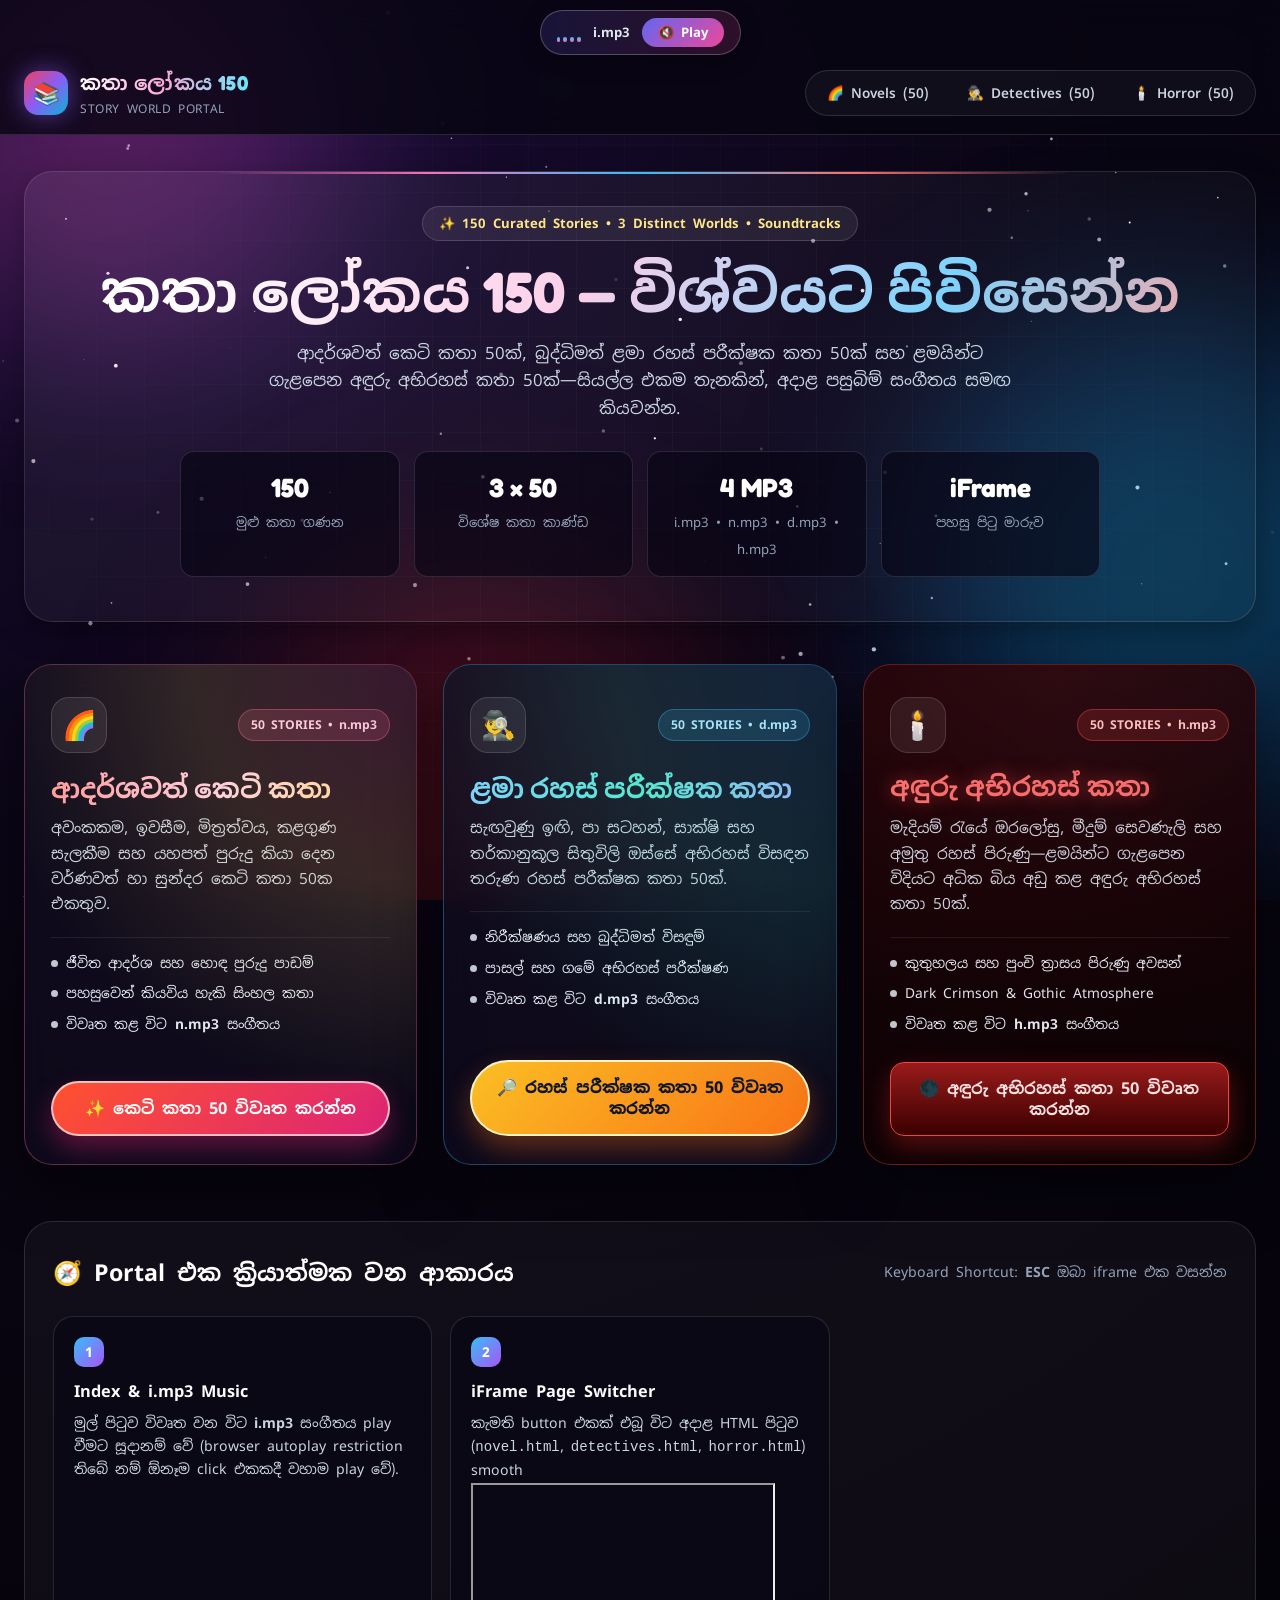
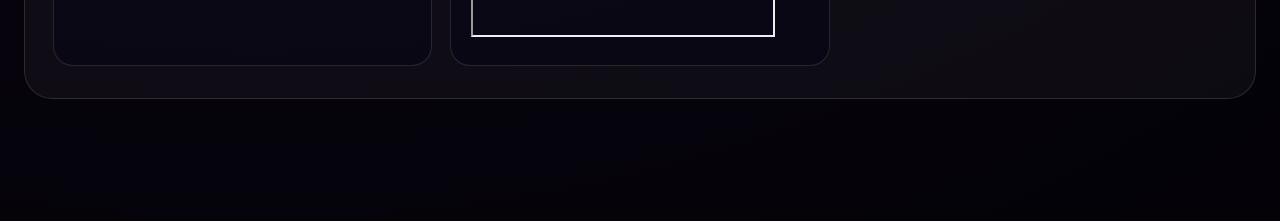
==== commit 5bcef3a0: "Update index.html" ====
--- a/index.html
+++ b/index.html
@@ -195,7 +195,7 @@
         }
 
         /* ==========================================================================
-           4. TOP NAVIGATION BAR & AUDIO DOCK
+           4. TOP AUDIO BAR & NAVIGATION HEADER
            ========================================================================== */
         .site-header {
             position: sticky;
@@ -203,7 +203,7 @@
             z-index: 60;
             backdrop-filter: blur(18px);
             -webkit-backdrop-filter: blur(18px);
-            background: rgba(8, 5, 18, 0.72);
+            background: rgba(8, 5, 18, 0.8);
             border-bottom: 1px solid var(--border-subtle);
             transition: background 0.3s var(--ease-smooth);
         }
@@ -211,7 +211,81 @@
         .header-inner {
             max-width: 1320px;
             margin: 0 auto;
-            padding: 12px 24px;
+            padding: 10px 24px 14px;
+            display: flex;
+            flex-direction: column;
+            gap: 12px;
+        }
+
+        /* Top-most Audio Bar */
+        .audio-top-row {
+            width: 100%;
+            display: flex;
+            align-items: center;
+            justify-content: center;
+        }
+
+        .audio-widget {
+            display: flex;
+            align-items: center;
+            justify-content: center;
+            gap: 12px;
+            background: linear-gradient(90deg, rgba(99, 102, 241, 0.16), rgba(236, 72, 153, 0.16));
+            border: 1px solid var(--border-strong);
+            padding: 7px 16px;
+            border-radius: var(--radius-pill);
+            box-shadow: 0 6px 20px rgba(0, 0, 0, 0.35);
+        }
+
+        .eq-bars {
+            display: flex;
+            align-items: flex-end;
+            gap: 3px;
+            height: 18px;
+            width: 24px;
+        }
+
+        .eq-bar {
+            flex: 1;
+            height: 5px;
+            border-radius: 999px;
+            background: linear-gradient(180deg, #38bdf8, #f472b6);
+            transition: height 0.2s ease;
+        }
+
+        .eq-bars.playing .eq-bar:nth-child(1) { animation: eqAnim 0.75s ease-in-out infinite; }
+        .eq-bars.playing .eq-bar:nth-child(2) { animation: eqAnim 0.55s ease-in-out infinite 0.15s; }
+        .eq-bars.playing .eq-bar:nth-child(3) { animation: eqAnim 0.85s ease-in-out infinite 0.28s; }
+        .eq-bars.playing .eq-bar:nth-child(4) { animation: eqAnim 0.65s ease-in-out infinite 0.1s; }
+
+        @keyframes eqAnim {
+            0%, 100% { height: 4px; }
+            50% { height: 18px; }
+        }
+
+        .audio-track-label {
+            font-size: 0.82rem;
+            color: #e2e8f0;
+            font-weight: 700;
+        }
+
+        .audio-toggle-btn {
+            padding: 6px 16px;
+            border-radius: var(--radius-pill);
+            background: linear-gradient(135deg, #6366f1, #ec4899);
+            color: #ffffff;
+            font-size: 0.82rem;
+            font-weight: 700;
+            transition: transform 0.2s var(--ease-spring), box-shadow 0.2s ease;
+        }
+
+        .audio-toggle-btn:hover {
+            transform: scale(1.05);
+            box-shadow: 0 0 16px rgba(236, 72, 153, 0.5);
+        }
+
+        /* Second Row: Brand & Category Pills */
+        .header-main-row {
             display: flex;
             align-items: center;
             justify-content: space-between;
@@ -288,67 +362,6 @@
             color: #ffffff;
             background: rgba(255, 255, 255, 0.1);
             transform: translateY(-1px);
-        }
-
-        .audio-widget {
-            display: flex;
-            align-items: center;
-            gap: 10px;
-            background: rgba(255, 255, 255, 0.06);
-            border: 1px solid var(--border-subtle);
-            padding: 6px 12px;
-            border-radius: var(--radius-pill);
-        }
-
-        .eq-bars {
-            display: flex;
-            align-items: flex-end;
-            gap: 3px;
-            height: 18px;
-            width: 24px;
-        }
-
-        .eq-bar {
-            flex: 1;
-            height: 5px;
-            border-radius: 999px;
-            background: linear-gradient(180deg, #38bdf8, #f472b6);
-            transition: height 0.2s ease;
-        }
-
-        .eq-bars.playing .eq-bar:nth-child(1) { animation: eqAnim 0.75s ease-in-out infinite; }
-        .eq-bars.playing .eq-bar:nth-child(2) { animation: eqAnim 0.55s ease-in-out infinite 0.15s; }
-        .eq-bars.playing .eq-bar:nth-child(3) { animation: eqAnim 0.85s ease-in-out infinite 0.28s; }
-        .eq-bars.playing .eq-bar:nth-child(4) { animation: eqAnim 0.65s ease-in-out infinite 0.1s; }
-
-        @keyframes eqAnim {
-            0%, 100% { height: 4px; }
-            50% { height: 18px; }
-        }
-
-        .audio-track-label {
-            font-size: 0.78rem;
-            color: #e2e8f0;
-            font-weight: 600;
-            max-width: 110px;
-            white-space: nowrap;
-            overflow: hidden;
-            text-overflow: ellipsis;
-        }
-
-        .audio-toggle-btn {
-            padding: 5px 12px;
-            border-radius: var(--radius-pill);
-            background: linear-gradient(135deg, #6366f1, #ec4899);
-            color: #ffffff;
-            font-size: 0.78rem;
-            font-weight: 700;
-            transition: transform 0.2s var(--ease-spring), box-shadow 0.2s ease;
-        }
-
-        .audio-toggle-btn:hover {
-            transform: scale(1.05);
-            box-shadow: 0 0 16px rgba(236, 72, 153, 0.5);
         }
 
         /* ==========================================================================
@@ -965,7 +978,7 @@
            ========================================================================== */
         @media (max-width: 720px) {
             .header-inner {
-                padding: 12px 16px;
+                padding: 10px 14px 12px;
             }
             .nav-pills {
                 width: 100%;
@@ -995,33 +1008,41 @@
         <div class="grid-overlay"></div>
     </div>
 
-    <!-- Top Navigation & Audio Controller -->
+    <!-- Top Header with Audio Bar at the Very Top -->
     <header class="site-header">
         <div class="header-inner">
-            <a href="#top" class="brand-logo" onclick="scrollToSection('top'); return false;">
-                <div class="brand-emblem">📚</div>
-                <div class="brand-text-group">
-                    <span class="brand-title">කතා ලෝකය 150</span>
-                    <span class="brand-subtitle">STORY WORLD PORTAL</span>
+
+            <!-- Top Row: Audio Controls Above Everything -->
+            <div class="audio-top-row">
+                <div class="audio-widget" title="Background Audio Status">
+                    <div id="eq-visualizer" class="eq-bars">
+                        <span class="eq-bar"></span>
+                        <span class="eq-bar"></span>
+                        <span class="eq-bar"></span>
+                        <span class="eq-bar"></span>
+                    </div>
+                    <span id="audio-track-label" class="audio-track-label">i.mp3</span>
+                    <button type="button" id="btn-audio-toggle" class="audio-toggle-btn" onclick="toggleMute()">🔊 Play</button>
                 </div>
-            </a>
-
-            <nav class="nav-pills" aria-label="Story Categories">
-                <button type="button" class="nav-pill-btn" onclick="openRealm('novel.html', 'n.mp3', '🌈 ආදර්ශවත් කෙටි කතා 50')">🌈 Novels (50)</button>
-                <button type="button" class="nav-pill-btn" onclick="openRealm('detectives.html', 'd.mp3', '🕵️‍♂️ ළමා රහස් පරීක්ෂක කතා 50')">🕵️‍♂️ Detectives (50)</button>
-                <button type="button" class="nav-pill-btn" onclick="openRealm('horror.html', 'h.mp3', '🕯️ අඳුරු අභිරහස් කතා 50')">🕯️ Horror (50)</button>
-            </nav>
-
-            <div class="audio-widget" title="Background Audio Status">
-                <div id="eq-visualizer" class="eq-bars">
-                    <span class="eq-bar"></span>
-                    <span class="eq-bar"></span>
-                    <span class="eq-bar"></span>
-                    <span class="eq-bar"></span>
-                </div>
-                <span id="audio-track-label" class="audio-track-label">i.mp3</span>
-                <button type="button" id="btn-audio-toggle" class="audio-toggle-btn" onclick="toggleMute()">🔊 Play</button>
             </div>
+
+            <!-- Second Row: Brand & Category Pills -->
+            <div class="header-main-row">
+                <a href="#top" class="brand-logo" onclick="scrollToSection('top'); return false;">
+                    <div class="brand-emblem">📚</div>
+                    <div class="brand-text-group">
+                        <span class="brand-title">කතා ලෝකය 150</span>
+                        <span class="brand-subtitle">STORY WORLD PORTAL</span>
+                    </div>
+                </a>
+
+                <nav class="nav-pills" aria-label="Story Categories">
+                    <button type="button" class="nav-pill-btn" onclick="openRealm('novel.html', 'n.mp3', '🌈 ආදර්ශවත් කෙටි කතා 50')">🌈 Novels (50)</button>
+                    <button type="button" class="nav-pill-btn" onclick="openRealm('detectives.html', 'd.mp3', '🕵️‍♂️ ළමා රහස් පරීක්ෂක කතා 50')">🕵️‍♂️ Detectives (50)</button>
+                    <button type="button" class="nav-pill-btn" onclick="openRealm('horror.html', 'h.mp3', '🕯️ අඳුරු අභිරහස් කතා 50')">🕯️ Horror (50)</button>
+                </nav>
+            </div>
+
         </div>
     </header>
 
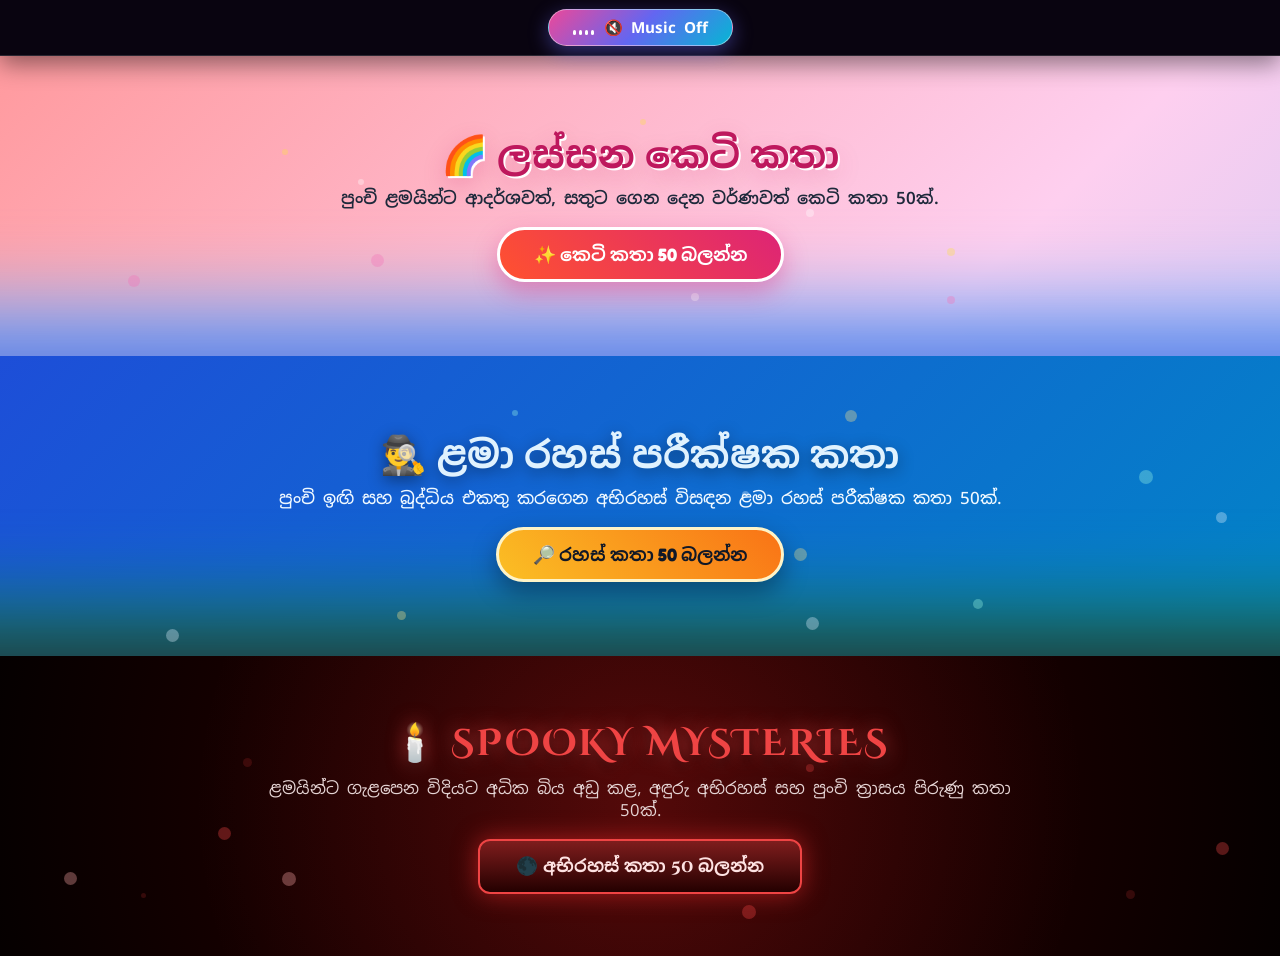
==== commit 60ed4d06: "Update fmt.Println message from 'Hello' to 'Goodbye'" ====
--- a/index.html
+++ b/index.html
@@ -3,55 +3,47 @@
 <head>
     <meta charset="UTF-8">
     <meta name="viewport" content="width=device-width, initial-scale=1.0">
-    <title>කතා ලෝකය 150 | Story World Portal</title>
-    <meta name="description" content="ආදර්ශවත් කෙටි කතා 50ක්, ළමා රහස් පරීක්ෂක කතා 50ක් සහ අඳුරු අභිරහස් කතා 50ක් ඇතුළත් සම්පූර්ණ ඩිජිටල් කතා portal එක.">
+    <title>කතා ලෝකය 150</title>
     <link rel="preconnect" href="https://fonts.googleapis.com">
     <link rel="preconnect" href="https://fonts.gstatic.com" crossorigin>
     <link href="https://fonts.googleapis.com/css2?family=Cinzel+Decorative:wght@700;900&family=Fredoka:wght@500;600;700&family=Noto+Sans+Sinhala:wght@400;500;600;700;800&display=swap" rel="stylesheet">
     <style>
         /* ==========================================================================
-           1. CSS CUSTOM PROPERTIES & THEME VARIABLES
+           1. THEME VARIABLES & ROOT SETTINGS
            ========================================================================== */
         :root {
-            --bg-void: #05020a;
-            --bg-deep: #0b0716;
-            --bg-panel: rgba(16, 12, 30, 0.78);
-            --bg-panel-solid: #120d24;
-            --text-primary: #f8fafc;
-            --text-secondary: #cbd5e1;
-            --text-muted: #94a3b8;
-
-            --kids-a: #ff6b9d;
-            --kids-b: #ffd166;
-            --kids-c: #4cc9f0;
-            --kids-glow: rgba(255, 107, 157, 0.45);
-
-            --det-a: #38bdf8;
-            --det-b: #2dd4bf;
-            --det-c: #818cf8;
-            --det-glow: rgba(56, 189, 248, 0.45);
-
-            --hor-a: #ef4444;
-            --hor-b: #991b1b;
-            --hor-c: #f87171;
-            --hor-glow: rgba(239, 68, 68, 0.55);
-
-            --border-subtle: rgba(255, 255, 255, 0.12);
-            --border-strong: rgba(255, 255, 255, 0.24);
-            --radius-xl: 28px;
-            --radius-lg: 20px;
-            --radius-md: 14px;
-            --radius-sm: 10px;
-            --radius-pill: 999px;
-
-            --shadow-card: 0 24px 60px rgba(0, 0, 0, 0.55);
-            --shadow-soft: 0 10px 30px rgba(0, 0, 0, 0.35);
-            --ease-spring: cubic-bezier(0.22, 1, 0.36, 1);
+            --kids-bg-1: #ff9a9e;
+            --kids-bg-2: #fecfef;
+            --kids-bg-3: #a1c4fd;
+            --kids-bg-4: #c2e9fb;
+            --kids-title: #be185d;
+            --kids-btn-1: #ff512f;
+            --kids-btn-2: #dd2476;
+
+            --det-bg-1: #1d4ed8;
+            --det-bg-2: #0284c7;
+            --det-bg-3: #0d9488;
+            --det-title: #e0f2fe;
+            --det-btn-1: #fbbf24;
+            --det-btn-2: #f97316;
+
+            --hor-bg-1: #3b0000;
+            --hor-bg-2: #140000;
+            --hor-bg-3: #050000;
+            --hor-title: #ef4444;
+            --hor-btn-1: #7f1d1d;
+            --hor-btn-2: #240000;
+
+            --dark-bar: #0b0614;
+            --white: #ffffff;
+            --text-dark: #1e293b;
+            --text-light: #f8fafc;
+            --ease-out: cubic-bezier(0.22, 1, 0.36, 1);
             --ease-smooth: cubic-bezier(0.4, 0, 0.2, 1);
         }
 
         /* ==========================================================================
-           2. RESET & BASE DOCUMENT STYLES
+           2. GLOBAL RESET & BASE RULES
            ========================================================================== */
         *,
         *::before,
@@ -64,877 +56,470 @@
         html {
             scroll-behavior: smooth;
             font-size: 16px;
-            background-color: var(--bg-void);
+            background-color: #050000;
         }
 
         body {
             font-family: 'Noto Sans Sinhala', 'Fredoka', sans-serif;
-            background: radial-gradient(circle at 20% 10%, #190c33 0%, #090512 45%, #040208 100%);
-            color: var(--text-primary);
+            overflow-x: hidden;
+            background-color: #050000;
+            color: var(--text-dark);
             min-height: 100vh;
-            overflow-x: hidden;
-            line-height: 1.65;
             position: relative;
         }
 
-        ::-webkit-scrollbar {
-            width: 10px;
-            height: 10px;
-        }
-
-        ::-webkit-scrollbar-track {
-            background: #070410;
-        }
-
-        ::-webkit-scrollbar-thumb {
-            background: linear-gradient(180deg, #6366f1, #ec4899);
-            border-radius: 999px;
-            border: 2px solid #070410;
-        }
-
-        ::-webkit-scrollbar-thumb:hover {
-            background: linear-gradient(180deg, #818cf8, #f472b6);
-        }
-
-        button,
-        input,
-        select,
-        textarea {
+        button {
             font-family: inherit;
-        }
-
-        button {
+            cursor: pointer;
             border: none;
             background: none;
-            color: inherit;
-            cursor: pointer;
-        }
-
-        button:focus-visible,
-        a:focus-visible {
-            outline: 2px solid #38bdf8;
-            outline-offset: 3px;
+        }
+
+        button:focus-visible {
+            outline: 3px solid #38bdf8;
+            outline-offset: 2px;
         }
 
         /* ==========================================================================
-           3. AMBIENT COSMIC BACKGROUND & CANVAS PARTICLES
+           3. TOP AUDIO CONTROL BAR (PLACED ABOVE EVERYTHING)
            ========================================================================== */
-        .ambient-layer {
-            position: fixed;
-            inset: 0;
-            z-index: 0;
-            pointer-events: none;
-            overflow: hidden;
-        }
-
-        #starfield-canvas {
-            position: absolute;
-            inset: 0;
-            width: 100%;
-            height: 100%;
-            display: block;
-        }
-
-        .nebula-orb {
-            position: absolute;
-            border-radius: 50%;
-            filter: blur(95px);
-            opacity: 0.34;
-            animation: driftNebula 18s ease-in-out infinite alternate;
-        }
-
-        .nebula-orb.orb-1 {
-            width: 460px;
-            height: 460px;
-            top: -110px;
-            left: -120px;
-            background: radial-gradient(circle, #ec4899, #7c3aed);
-            animation-duration: 20s;
-        }
-
-        .nebula-orb.orb-2 {
-            width: 520px;
-            height: 520px;
-            top: 34%;
-            right: -150px;
-            background: radial-gradient(circle, #06b6d4, #2563eb);
-            animation-duration: 24s;
-            animation-delay: -5s;
-        }
-
-        .nebula-orb.orb-3 {
-            width: 500px;
-            height: 500px;
-            bottom: -140px;
-            left: 18%;
-            background: radial-gradient(circle, #dc2626, #450a0a);
-            animation-duration: 22s;
-            animation-delay: -9s;
-        }
-
-        .grid-overlay {
-            position: absolute;
-            inset: 0;
-            background-image:
-                linear-gradient(rgba(255, 255, 255, 0.025) 1px, transparent 1px),
-                linear-gradient(90deg, rgba(255, 255, 255, 0.025) 1px, transparent 1px);
-            background-size: 48px 48px;
-            mask-image: radial-gradient(ellipse at center, black 35%, transparent 85%);
-        }
-
-        @keyframes driftNebula {
-            0% {
-                transform: translate3d(0, 0, 0) scale(1);
-            }
-            50% {
-                transform: translate3d(38px, -28px, 0) scale(1.08);
-            }
-            100% {
-                transform: translate3d(-26px, 32px, 0) scale(0.96);
-            }
-        }
-
-        /* ==========================================================================
-           4. TOP AUDIO BAR & NAVIGATION HEADER
-           ========================================================================== */
-        .site-header {
+        .top-audio-bar {
             position: sticky;
             top: 0;
-            z-index: 60;
-            backdrop-filter: blur(18px);
-            -webkit-backdrop-filter: blur(18px);
-            background: rgba(8, 5, 18, 0.8);
-            border-bottom: 1px solid var(--border-subtle);
-            transition: background 0.3s var(--ease-smooth);
-        }
-
-        .header-inner {
-            max-width: 1320px;
-            margin: 0 auto;
-            padding: 10px 24px 14px;
-            display: flex;
-            flex-direction: column;
-            gap: 12px;
-        }
-
-        /* Top-most Audio Bar */
-        .audio-top-row {
+            z-index: 120;
             width: 100%;
+            padding: 9px 16px;
+            background: rgba(10, 5, 18, 0.92);
+            backdrop-filter: blur(14px);
+            -webkit-backdrop-filter: blur(14px);
+            border-bottom: 1px solid rgba(255, 255, 255, 0.14);
             display: flex;
             align-items: center;
             justify-content: center;
-        }
-
-        .audio-widget {
-            display: flex;
+            box-shadow: 0 8px 24px rgba(0, 0, 0, 0.45);
+        }
+
+        .top-audio-btn {
+            display: inline-flex;
             align-items: center;
             justify-content: center;
-            gap: 12px;
-            background: linear-gradient(90deg, rgba(99, 102, 241, 0.16), rgba(236, 72, 153, 0.16));
-            border: 1px solid var(--border-strong);
-            padding: 7px 16px;
-            border-radius: var(--radius-pill);
-            box-shadow: 0 6px 20px rgba(0, 0, 0, 0.35);
-        }
-
-        .eq-bars {
-            display: flex;
+            gap: 10px;
+            padding: 8px 24px;
+            border-radius: 999px;
+            background: linear-gradient(135deg, #ec4899, #6366f1, #06b6d4);
+            color: #ffffff;
+            font-size: 0.95rem;
+            font-weight: 700;
+            box-shadow: 0 6px 20px rgba(99, 102, 241, 0.45);
+            border: 1.5px solid rgba(255, 255, 255, 0.45);
+            transition: transform 0.22s var(--ease-out), box-shadow 0.22s var(--ease-out), filter 0.2s ease;
+        }
+
+        .top-audio-btn:hover {
+            transform: translateY(-1px) scale(1.03);
+            box-shadow: 0 10px 26px rgba(236, 72, 153, 0.55);
+            filter: brightness(1.06);
+        }
+
+        .top-audio-btn:active {
+            transform: scale(0.98);
+        }
+
+        .eq-wave {
+            display: inline-flex;
             align-items: flex-end;
             gap: 3px;
-            height: 18px;
-            width: 24px;
-        }
-
-        .eq-bar {
-            flex: 1;
+            height: 15px;
+        }
+
+        .eq-wave span {
+            width: 3px;
             height: 5px;
             border-radius: 999px;
-            background: linear-gradient(180deg, #38bdf8, #f472b6);
+            background: #ffffff;
             transition: height 0.2s ease;
         }
 
-        .eq-bars.playing .eq-bar:nth-child(1) { animation: eqAnim 0.75s ease-in-out infinite; }
-        .eq-bars.playing .eq-bar:nth-child(2) { animation: eqAnim 0.55s ease-in-out infinite 0.15s; }
-        .eq-bars.playing .eq-bar:nth-child(3) { animation: eqAnim 0.85s ease-in-out infinite 0.28s; }
-        .eq-bars.playing .eq-bar:nth-child(4) { animation: eqAnim 0.65s ease-in-out infinite 0.1s; }
-
-        @keyframes eqAnim {
+        .eq-wave.active span:nth-child(1) { animation: wavePulse 0.7s ease-in-out infinite; }
+        .eq-wave.active span:nth-child(2) { animation: wavePulse 0.5s ease-in-out infinite 0.14s; }
+        .eq-wave.active span:nth-child(3) { animation: wavePulse 0.8s ease-in-out infinite 0.26s; }
+        .eq-wave.active span:nth-child(4) { animation: wavePulse 0.6s ease-in-out infinite 0.08s; }
+
+        @keyframes wavePulse {
             0%, 100% { height: 4px; }
-            50% { height: 18px; }
-        }
-
-        .audio-track-label {
-            font-size: 0.82rem;
-            color: #e2e8f0;
-            font-weight: 700;
-        }
-
-        .audio-toggle-btn {
-            padding: 6px 16px;
-            border-radius: var(--radius-pill);
-            background: linear-gradient(135deg, #6366f1, #ec4899);
-            color: #ffffff;
-            font-size: 0.82rem;
-            font-weight: 700;
-            transition: transform 0.2s var(--ease-spring), box-shadow 0.2s ease;
-        }
-
-        .audio-toggle-btn:hover {
-            transform: scale(1.05);
-            box-shadow: 0 0 16px rgba(236, 72, 153, 0.5);
-        }
-
-        /* Second Row: Brand & Category Pills */
-        .header-main-row {
-            display: flex;
-            align-items: center;
-            justify-content: space-between;
-            gap: 16px;
-            flex-wrap: wrap;
-        }
-
-        .brand-logo {
-            display: flex;
-            align-items: center;
-            gap: 12px;
-            text-decoration: none;
-        }
-
-        .brand-emblem {
-            width: 44px;
-            height: 44px;
-            border-radius: 14px;
-            background: linear-gradient(135deg, #f43f5e, #8b5cf6, #06b6d4);
-            display: grid;
-            place-items: center;
-            font-size: 1.35rem;
-            box-shadow: 0 0 24px rgba(139, 92, 246, 0.55);
-            animation: pulseEmblem 3.6s ease-in-out infinite;
-        }
-
-        @keyframes pulseEmblem {
-            0%, 100% { transform: scale(1) rotate(0deg); }
-            50% { transform: scale(1.05) rotate(3deg); }
-        }
-
-        .brand-text-group {
+            50% { height: 15px; }
+        }
+
+        /* ==========================================================================
+           4. COMPACT 3 HERO SECTIONS WITH SOFT BLUR BLEND
+           ========================================================================== */
+        .hero-wrapper {
+            position: relative;
+            min-height: calc(100vh - 52px);
             display: flex;
             flex-direction: column;
         }
 
-        .brand-title {
-            font-family: 'Fredoka', 'Noto Sans Sinhala', sans-serif;
-            font-size: 1.25rem;
-            font-weight: 700;
-            background: linear-gradient(90deg, #ffffff, #f9a8d4, #67e8f9);
-            -webkit-background-clip: text;
-            background-clip: text;
-            color: transparent;
-            letter-spacing: 0.4px;
-        }
-
-        .brand-subtitle {
-            font-size: 0.75rem;
-            color: var(--text-muted);
-            letter-spacing: 0.6px;
-        }
-
-        .nav-pills {
+        .hero-section {
+            flex: 1;
+            min-height: 33.34vh;
             display: flex;
+            flex-direction: column;
+            justify-content: center;
             align-items: center;
-            gap: 8px;
-            background: rgba(255, 255, 255, 0.04);
-            padding: 6px;
-            border-radius: var(--radius-pill);
-            border: 1px solid var(--border-subtle);
-        }
-
-        .nav-pill-btn {
-            padding: 7px 15px;
-            border-radius: var(--radius-pill);
-            font-size: 0.85rem;
-            font-weight: 600;
-            color: var(--text-secondary);
-            transition: all 0.25s var(--ease-spring);
-        }
-
-        .nav-pill-btn:hover {
-            color: #ffffff;
-            background: rgba(255, 255, 255, 0.1);
-            transform: translateY(-1px);
-        }
-
-        /* ==========================================================================
-           5. MAIN HERO BANNER & STATS RIBBON
-           ========================================================================== */
-        .main-container {
-            position: relative;
-            z-index: 10;
-            max-width: 1320px;
-            margin: 0 auto;
-            padding: 36px 24px 80px;
-        }
-
-        .hero-banner {
             text-align: center;
-            padding: 34px 24px 44px;
-            border-radius: var(--radius-xl);
-            background: linear-gradient(145deg, rgba(255, 255, 255, 0.06), rgba(255, 255, 255, 0.015));
-            border: 1px solid var(--border-subtle);
-            box-shadow: var(--shadow-soft);
+            padding: 36px 20px;
             position: relative;
             overflow: hidden;
-            margin-bottom: 42px;
-        }
-
-        .hero-banner::before {
+            transition: filter 0.35s var(--ease-smooth);
+        }
+
+        .hero-section::after {
             content: "";
             position: absolute;
-            top: 0;
-            left: 15%;
-            right: 15%;
-            height: 2px;
-            background: linear-gradient(90deg, transparent, #f472b6, #38bdf8, #f87171, transparent);
-        }
-
-        .hero-badge {
-            display: inline-flex;
-            align-items: center;
-            gap: 8px;
-            padding: 6px 16px;
-            border-radius: var(--radius-pill);
-            background: rgba(255, 255, 255, 0.07);
-            border: 1px solid rgba(255, 255, 255, 0.14);
-            font-size: 0.82rem;
+            left: -12%;
+            right: -12%;
+            bottom: -60px;
+            height: 120px;
+            filter: blur(36px);
+            z-index: 2;
+            pointer-events: none;
+        }
+
+        .hero-content {
+            position: relative;
+            z-index: 20;
+            max-width: 780px;
+            animation: floatUpContent 0.85s var(--ease-out) both;
+        }
+
+        @keyframes floatUpContent {
+            from {
+                opacity: 0;
+                transform: translateY(18px);
+            }
+            to {
+                opacity: 1;
+                transform: translateY(0);
+            }
+        }
+
+        /* -------- Section 1: Colorful Kids / Novel -------- */
+        #hero-kids {
+            background: linear-gradient(135deg, var(--kids-bg-1) 0%, var(--kids-bg-2) 38%, var(--kids-bg-3) 75%, var(--kids-bg-4) 100%);
+            background-size: 200% 200%;
+            animation: shiftGradientKids 14s ease-in-out infinite alternate;
+        }
+
+        @keyframes shiftGradientKids {
+            0% { background-position: 0% 50%; }
+            100% { background-position: 100% 50%; }
+        }
+
+        #hero-kids::after {
+            background: linear-gradient(180deg, rgba(161, 196, 253, 0.96), rgba(29, 78, 216, 0.96));
+        }
+
+        #hero-kids h1 {
+            font-family: 'Fredoka', 'Noto Sans Sinhala', sans-serif;
+            font-size: 2.35rem;
+            color: var(--kids-title);
+            text-shadow: 2px 2px 0px var(--white), 0 8px 24px rgba(190, 24, 93, 0.22);
+            margin-bottom: 8px;
+            letter-spacing: 0.3px;
+        }
+
+        #hero-kids p {
+            font-size: 1.06rem;
+            color: var(--text-dark);
+            font-weight: 600;
+            margin-bottom: 18px;
+        }
+
+        .btn-hero-kids {
+            background: linear-gradient(45deg, var(--kids-btn-1), var(--kids-btn-2));
+            color: var(--white);
+            font-family: 'Fredoka', 'Noto Sans Sinhala', sans-serif;
+            font-size: 1.12rem;
             font-weight: 700;
-            color: #fde68a;
-            margin-bottom: 16px;
-        }
-
-        .hero-main-title {
+            padding: 13px 34px;
+            border: 3px solid var(--white);
+            border-radius: 50px;
+            cursor: pointer;
+            box-shadow: 0 10px 24px rgba(221, 36, 118, 0.38);
+            position: relative;
+            z-index: 30;
+            transition: transform 0.24s var(--ease-out), box-shadow 0.24s var(--ease-out), filter 0.2s ease;
+        }
+
+        .btn-hero-kids:hover {
+            transform: translateY(-3px) scale(1.04);
+            box-shadow: 0 16px 32px rgba(221, 36, 118, 0.52);
+            filter: brightness(1.05);
+        }
+
+        .btn-hero-kids:active {
+            transform: scale(0.98);
+        }
+
+        /* -------- Section 2: Detective -------- */
+        #hero-detective {
+            background: linear-gradient(135deg, var(--det-bg-1) 0%, var(--det-bg-2) 50%, var(--det-bg-3) 100%);
+            background-size: 200% 200%;
+            animation: shiftGradientDet 16s ease-in-out infinite alternate;
+        }
+
+        @keyframes shiftGradientDet {
+            0% { background-position: 0% 25%; }
+            100% { background-position: 100% 75%; }
+        }
+
+        #hero-detective::after {
+            background: linear-gradient(180deg, rgba(13, 148, 136, 0.96), rgba(45, 0, 0, 0.98));
+        }
+
+        #hero-detective h1 {
             font-family: 'Fredoka', 'Noto Sans Sinhala', sans-serif;
-            font-size: clamp(2.1rem, 4.6vw, 3.55rem);
+            font-size: 2.35rem;
+            color: var(--det-title);
+            text-shadow: 0 4px 16px rgba(0, 0, 0, 0.42);
+            margin-bottom: 8px;
+            letter-spacing: 0.4px;
+        }
+
+        #hero-detective p {
+            font-size: 1.06rem;
+            color: #f0f9ff;
+            font-weight: 500;
+            margin-bottom: 18px;
+        }
+
+        .btn-hero-detective {
+            background: linear-gradient(45deg, var(--det-btn-1), var(--det-btn-2));
+            color: #111827;
+            font-family: 'Fredoka', 'Noto Sans Sinhala', sans-serif;
+            font-size: 1.12rem;
             font-weight: 700;
-            line-height: 1.2;
-            margin-bottom: 14px;
-            background: linear-gradient(120deg, #ffffff 10%, #fbcfe8 45%, #7dd3fc 75%, #fca5a5 100%);
-            -webkit-background-clip: text;
-            background-clip: text;
-            color: transparent;
-        }
-
-        .hero-main-desc {
-            max-width: 760px;
-            margin: 0 auto 28px;
-            color: var(--text-secondary);
-            font-size: 1.05rem;
-        }
-
-        .stats-row {
-            display: grid;
-            grid-template-columns: repeat(auto-fit, minmax(175px, 1fr));
-            gap: 14px;
-            max-width: 920px;
-            margin: 0 auto;
-        }
-
-        .stat-chip {
-            padding: 14px 18px;
-            border-radius: var(--radius-md);
-            background: rgba(9, 6, 20, 0.65);
-            border: 1px solid var(--border-subtle);
-            transition: transform 0.25s var(--ease-spring), border-color 0.25s ease;
-        }
-
-        .stat-chip:hover {
-            transform: translateY(-3px);
-            border-color: var(--border-strong);
-        }
-
-        .stat-number {
-            font-family: 'Fredoka', sans-serif;
-            font-size: 1.65rem;
-            font-weight: 700;
-            color: #ffffff;
-            display: block;
-        }
-
-        .stat-label {
-            font-size: 0.82rem;
-            color: var(--text-muted);
-        }
-
-        /* ==========================================================================
-           6. THREE STORY REALM CARDS (NOVEL / DETECTIVES / HORROR)
-           ========================================================================== */
-        .realms-grid {
-            display: grid;
-            grid-template-columns: repeat(3, minmax(0, 1fr));
-            gap: 26px;
-            margin-bottom: 56px;
-        }
-
-        @media (max-width: 1024px) {
-            .realms-grid {
-                grid-template-columns: 1fr;
-                max-width: 680px;
-                margin-left: auto;
-                margin-right: auto;
-            }
-        }
-
-        .realm-card {
+            padding: 13px 34px;
+            border: 3px solid #fef3c7;
+            border-radius: 50px;
+            cursor: pointer;
+            box-shadow: 0 10px 24px rgba(0, 0, 0, 0.34);
             position: relative;
-            border-radius: var(--radius-xl);
-            padding: 32px 26px 28px;
-            background: var(--bg-panel);
-            backdrop-filter: blur(16px);
-            -webkit-backdrop-filter: blur(16px);
-            border: 1px solid var(--border-subtle);
-            box-shadow: var(--shadow-card);
-            display: flex;
-            flex-direction: column;
-            justify-content: space-between;
-            overflow: hidden;
-            transition: transform 0.35s var(--ease-spring), border-color 0.3s ease, box-shadow 0.35s ease;
-        }
-
-        .realm-card:hover {
-            transform: translateY(-8px);
-        }
-
-        .realm-card::before {
+            z-index: 30;
+            transition: transform 0.24s var(--ease-out), box-shadow 0.24s var(--ease-out), filter 0.2s ease;
+        }
+
+        .btn-hero-detective:hover {
+            transform: translateY(-3px) scale(1.04);
+            box-shadow: 0 16px 32px rgba(251, 191, 36, 0.45);
+            filter: brightness(1.05);
+        }
+
+        .btn-hero-detective:active {
+            transform: scale(0.98);
+        }
+
+        /* -------- Section 3: Kid-Friendly Horror -------- */
+        #hero-horror {
+            background: radial-gradient(circle at center, var(--hor-bg-1) 0%, var(--hor-bg-2) 65%, var(--hor-bg-3) 100%);
+        }
+
+        #hero-horror::before {
             content: "";
             position: absolute;
             inset: 0;
-            opacity: 0.14;
+            background: radial-gradient(circle at 50% 50%, rgba(239, 68, 68, 0.14), transparent 68%);
+            animation: horrorPulseGlow 4.5s ease-in-out infinite alternate;
             pointer-events: none;
-            transition: opacity 0.35s ease;
-        }
-
-        .realm-card:hover::before {
-            opacity: 0.24;
-        }
-
-        /* ---- Novel Card Theme ---- */
-        .realm-card.card-novel {
-            border-color: rgba(255, 107, 157, 0.35);
-        }
-
-        .realm-card.card-novel::before {
-            background: radial-gradient(circle at top right, var(--kids-a), var(--kids-b), transparent 70%);
-        }
-
-        .realm-card.card-novel:hover {
-            border-color: var(--kids-a);
-            box-shadow: 0 24px 60px var(--kids-glow);
-        }
-
-        .card-novel .realm-tag {
-            background: rgba(255, 107, 157, 0.16);
-            color: #fbcfe8;
-            border: 1px solid rgba(255, 107, 157, 0.35);
-        }
-
-        .card-novel .realm-title {
-            font-family: 'Fredoka', 'Noto Sans Sinhala', sans-serif;
-            background: linear-gradient(90deg, #ff9a9e, #fecfef, #fde68a);
-            -webkit-background-clip: text;
-            background-clip: text;
-            color: transparent;
-        }
-
-        .btn-open-novel {
-            width: 100%;
-            padding: 15px 22px;
-            border-radius: var(--radius-pill);
-            background: linear-gradient(135deg, #ff512f, #dd2476);
-            color: #ffffff;
+        }
+
+        @keyframes horrorPulseGlow {
+            0% { opacity: 0.45; transform: scale(0.96); }
+            100% { opacity: 1; transform: scale(1.04); }
+        }
+
+        #hero-horror::after {
+            display: none;
+        }
+
+        #hero-horror h1 {
+            font-family: 'Cinzel Decorative', 'Noto Sans Sinhala', serif;
+            font-size: 2.3rem;
+            color: var(--hor-title);
+            text-shadow: 0 0 20px rgba(239, 68, 68, 0.8), 0 4px 12px rgba(0, 0, 0, 0.9);
+            letter-spacing: 2px;
+            margin-bottom: 8px;
+        }
+
+        #hero-horror p {
+            font-size: 1.04rem;
+            color: #e5d4d4;
+            margin-bottom: 18px;
+        }
+
+        .btn-hero-horror {
+            background: linear-gradient(180deg, var(--hor-btn-1), var(--hor-btn-2));
+            color: #fee2e2;
+            font-family: 'Cinzel Decorative', 'Noto Sans Sinhala', serif;
+            font-size: 1.1rem;
             font-weight: 700;
-            font-size: 1.02rem;
-            border: 2px solid rgba(255, 255, 255, 0.65);
-            box-shadow: 0 12px 26px rgba(221, 36, 118, 0.38);
-            transition: transform 0.25s var(--ease-spring), filter 0.2s ease;
-        }
-
-        .btn-open-novel:hover {
-            transform: scale(1.02);
-            filter: brightness(1.08);
-        }
-
-        /* ---- Detective Card Theme ---- */
-        .realm-card.card-detective {
-            border-color: rgba(56, 189, 248, 0.35);
-        }
-
-        .realm-card.card-detective::before {
-            background: radial-gradient(circle at top right, var(--det-a), var(--det-b), transparent 70%);
-        }
-
-        .realm-card.card-detective:hover {
-            border-color: var(--det-a);
-            box-shadow: 0 24px 60px var(--det-glow);
-        }
-
-        .card-detective .realm-tag {
-            background: rgba(56, 189, 248, 0.16);
-            color: #bae6fd;
-            border: 1px solid rgba(56, 189, 248, 0.35);
-        }
-
-        .card-detective .realm-title {
-            font-family: 'Fredoka', 'Noto Sans Sinhala', sans-serif;
-            background: linear-gradient(90deg, #7dd3fc, #5eead4, #a5b4fc);
-            -webkit-background-clip: text;
-            background-clip: text;
-            color: transparent;
-        }
-
-        .btn-open-detective {
-            width: 100%;
-            padding: 15px 22px;
-            border-radius: var(--radius-pill);
-            background: linear-gradient(135deg, #fbbf24, #f97316);
-            color: #0f172a;
-            font-weight: 800;
-            font-size: 1.02rem;
-            border: 2px solid #fef3c7;
-            box-shadow: 0 12px 26px rgba(249, 115, 22, 0.34);
-            transition: transform 0.25s var(--ease-spring), filter 0.2s ease;
-        }
-
-        .btn-open-detective:hover {
-            transform: scale(1.02);
-            filter: brightness(1.06);
-        }
-
-        /* ---- Horror Card Theme ---- */
-        .realm-card.card-horror {
-            background: linear-gradient(165deg, rgba(32, 4, 8, 0.88), rgba(10, 2, 4, 0.94));
-            border-color: rgba(239, 68, 68, 0.38);
-        }
-
-        .realm-card.card-horror::before {
-            background: radial-gradient(circle at top center, rgba(220, 38, 38, 0.65), transparent 72%);
-        }
-
-        .realm-card.card-horror:hover {
-            border-color: var(--hor-a);
-            box-shadow: 0 24px 65px var(--hor-glow);
-        }
-
-        .card-horror .realm-tag {
-            background: rgba(239, 68, 68, 0.18);
-            color: #fecaca;
-            border: 1px solid rgba(239, 68, 68, 0.45);
-        }
-
-        .card-horror .realm-title {
-            font-family: 'Cinzel Decorative', 'Noto Sans Sinhala', serif;
-            color: #f87171;
-            text-shadow: 0 0 18px rgba(239, 68, 68, 0.6);
-        }
-
-        .btn-open-horror {
-            width: 100%;
-            padding: 15px 22px;
-            border-radius: var(--radius-md);
-            background: linear-gradient(180deg, #991b1b, #3b0000);
-            color: #fee2e2;
-            font-weight: 700;
-            font-size: 1.02rem;
-            border: 1.5px solid #ef4444;
-            box-shadow: 0 10px 26px rgba(185, 28, 28, 0.45);
-            transition: transform 0.25s var(--ease-spring), background 0.2s ease;
-        }
-
-        .btn-open-horror:hover {
-            transform: scale(1.02);
-            background: linear-gradient(180deg, #b91c1c, #450a0a);
-        }
-
-        /* ---- Shared Card Inner Elements ---- */
-        .realm-top-row {
-            display: flex;
-            align-items: center;
-            justify-content: space-between;
-            gap: 10px;
-            margin-bottom: 18px;
-        }
-
-        .realm-icon-box {
-            width: 56px;
-            height: 56px;
-            border-radius: 18px;
-            display: grid;
-            place-items: center;
-            font-size: 1.75rem;
-            background: rgba(255, 255, 255, 0.08);
-            border: 1px solid rgba(255, 255, 255, 0.14);
-        }
-
-        .realm-tag {
-            padding: 5px 12px;
-            border-radius: var(--radius-pill);
-            font-size: 0.76rem;
-            font-weight: 700;
-        }
-
-        .realm-title {
-            font-size: 1.65rem;
-            font-weight: 700;
-            margin-bottom: 10px;
-            line-height: 1.3;
-        }
-
-        .realm-desc {
-            color: var(--text-secondary);
-            font-size: 0.96rem;
-            margin-bottom: 20px;
-        }
-
-        .realm-highlights {
-            list-style: none;
-            display: flex;
-            flex-direction: column;
-            gap: 8px;
-            margin-bottom: 26px;
-            padding-top: 14px;
-            border-top: 1px solid rgba(255, 255, 255, 0.08);
-        }
-
-        .realm-highlights li {
-            font-size: 0.86rem;
-            color: #e2e8f0;
-            display: flex;
-            align-items: center;
-            gap: 8px;
-        }
-
-        .realm-highlights li span.dot {
-            width: 7px;
-            height: 7px;
+            padding: 13px 36px;
+            border: 2px solid #ef4444;
+            border-radius: 12px;
+            cursor: pointer;
+            box-shadow: 0 0 24px rgba(220, 38, 38, 0.65);
+            position: relative;
+            z-index: 30;
+            transition: transform 0.24s var(--ease-out), box-shadow 0.24s var(--ease-out), background 0.2s ease;
+        }
+
+        .btn-hero-horror:hover {
+            transform: translateY(-3px) scale(1.03);
+            background: linear-gradient(180deg, #991b1b, #360000);
+            box-shadow: 0 0 34px rgba(239, 68, 68, 0.88);
+        }
+
+        .btn-hero-horror:active {
+            transform: scale(0.98);
+        }
+
+        /* ==========================================================================
+           5. DECORATIVE FLOATING MOTIFS INSIDE SECTIONS
+           ========================================================================== */
+        .motif-layer {
+            position: absolute;
+            inset: 0;
+            pointer-events: none;
+            z-index: 4;
+            overflow: hidden;
+        }
+
+        .motif-dot {
+            position: absolute;
             border-radius: 50%;
-            background: currentColor;
-            opacity: 0.85;
-            flex-shrink: 0;
+            opacity: 0.35;
+            animation: floatDot 9s ease-in-out infinite alternate;
+        }
+
+        @keyframes floatDot {
+            0% { transform: translateY(0px) scale(1); }
+            100% { transform: translateY(-14px) scale(1.12); }
         }
 
         /* ==========================================================================
-           7. QUICK PREVIEW & GUIDE SECTION
+           6. IFRAME VIEWER OVERLAY
            ========================================================================== */
-        .guide-panel {
-            border-radius: var(--radius-xl);
-            background: rgba(255, 255, 255, 0.04);
-            border: 1px solid var(--border-subtle);
-            padding: 32px 28px;
-            margin-bottom: 44px;
-        }
-
-        .guide-header {
-            display: flex;
-            align-items: center;
-            justify-content: space-between;
-            flex-wrap: wrap;
-            gap: 14px;
-            margin-bottom: 24px;
-        }
-
-        .guide-title {
-            font-size: 1.45rem;
-            font-weight: 700;
-            color: #ffffff;
-        }
-
-        .guide-caption {
-            font-size: 0.88rem;
-            color: var(--text-muted);
-        }
-
-        .guide-steps {
-            display: grid;
-            grid-template-columns: repeat(auto-fit, minmax(240px, 1fr));
-            gap: 18px;
-        }
-
-        .guide-step-card {
-            padding: 20px;
-            border-radius: var(--radius-lg);
-            background: rgba(10, 7, 22, 0.72);
-            border: 1px solid var(--border-subtle);
-        }
-
-        .step-num {
-            display: inline-grid;
-            place-items: center;
-            width: 30px;
-            height: 30px;
-            border-radius: 10px;
-            background: linear-gradient(135deg, #38bdf8, #a855f7);
-            font-size: 0.85rem;
-            font-weight: 800;
-            color: #ffffff;
-            margin-bottom: 12px;
-        }
-
-        .step-heading {
-            font-size: 1.02rem;
-            font-weight: 700;
-            color: #f8fafc;
-            margin-bottom: 6px;
-        }
-
-        .step-text {
-            font-size: 0.88rem;
-            color: var(--text-secondary);
-        }
-
-        /* ==========================================================================
-           8. FOOTER
-           ========================================================================== */
-        .site-footer {
-            text-align: center;
-            padding: 26px 16px;
-            border-top: 1px solid var(--border-subtle);
-            color: var(--text-muted);
-            font-size: 0.86rem;
-        }
-
-        .site-footer strong {
-            color: #e2e8f0;
-        }
-
-        /* ==========================================================================
-           9. FULLSCREEN IFRAME VIEWER MODAL
-           ========================================================================== */
-        #iframe-modal {
+        #page-frame-container {
             display: none;
             position: fixed;
             inset: 0;
             z-index: 200;
-            background: #040208;
+            background: #06030d;
             flex-direction: column;
-            animation: fadeInModal 0.25s var(--ease-smooth);
-        }
-
-        #iframe-modal.active {
+            animation: fadeFrameIn 0.24s var(--ease-smooth);
+        }
+
+        #page-frame-container.active {
             display: flex;
         }
 
-        @keyframes fadeInModal {
-            from { opacity: 0; transform: scale(0.985); }
+        @keyframes fadeFrameIn {
+            from { opacity: 0; transform: scale(0.99); }
             to { opacity: 1; transform: scale(1); }
         }
 
-        .modal-topbar {
+        .frame-topbar {
+            display: flex;
+            justify-content: space-between;
+            align-items: center;
+            padding: 10px 18px;
+            background: #10091f;
+            color: #f9fafb;
+            border-bottom: 1px solid rgba(255, 255, 255, 0.14);
+            gap: 12px;
+        }
+
+        .frame-brand {
             display: flex;
             align-items: center;
-            justify-content: space-between;
-            gap: 12px;
-            padding: 12px 20px;
-            background: rgba(13, 10, 26, 0.96);
-            border-bottom: 1px solid var(--border-strong);
-            flex-wrap: wrap;
-        }
-
-        .modal-left {
-            display: flex;
-            align-items: center;
-            gap: 12px;
-        }
-
-        .status-dot {
-            width: 10px;
-            height: 10px;
+            gap: 10px;
+            font-size: 1rem;
+            font-weight: 700;
+        }
+
+        .frame-status-bulb {
+            width: 9px;
+            height: 9px;
             border-radius: 50%;
             background: #22c55e;
             box-shadow: 0 0 10px #22c55e;
         }
 
-        .modal-page-name {
-            font-size: 1rem;
+        .frame-controls {
+            display: flex;
+            gap: 10px;
+            align-items: center;
+        }
+
+        .frame-btn {
+            padding: 8px 16px;
+            border: none;
+            border-radius: 999px;
+            font-size: 0.9rem;
             font-weight: 700;
-            color: #ffffff;
-        }
-
-        .modal-audio-tag {
-            font-size: 0.78rem;
-            padding: 4px 10px;
-            border-radius: var(--radius-pill);
-            background: rgba(255, 255, 255, 0.08);
-            color: #cbd5e1;
-        }
-
-        .modal-actions {
-            display: flex;
-            align-items: center;
-            gap: 10px;
-        }
-
-        .modal-btn {
-            padding: 8px 16px;
-            border-radius: var(--radius-pill);
-            font-size: 0.86rem;
-            font-weight: 700;
-            transition: transform 0.2s var(--ease-spring), opacity 0.2s ease;
-        }
-
-        .modal-btn:hover {
-            transform: scale(1.04);
-        }
-
-        .modal-btn.btn-sound {
-            background: #0284c7;
-            color: #ffffff;
-        }
-
-        .modal-btn.btn-reload {
-            background: rgba(255, 255, 255, 0.12);
-            color: #f8fafc;
-        }
-
-        .modal-btn.btn-back {
+            cursor: pointer;
             background: #ef4444;
             color: #ffffff;
-        }
-
-        .iframe-stage {
+            transition: transform 0.2s var(--ease-out), filter 0.2s ease;
+        }
+
+        .frame-btn:hover {
+            transform: scale(1.04);
+            filter: brightness(1.08);
+        }
+
+        .frame-btn.sound-btn {
+            background: linear-gradient(135deg, #6366f1, #ec4899);
+        }
+
+        .frame-stage {
             position: relative;
             flex: 1;
             width: 100%;
             height: 100%;
-            background: #090612;
-        }
-
-        .iframe-loader {
+            background: #080512;
+        }
+
+        .frame-loader {
             position: absolute;
             inset: 0;
             display: flex;
             flex-direction: column;
             align-items: center;
             justify-content: center;
-            gap: 14px;
-            background: rgba(8, 5, 18, 0.9);
-            color: #e2e8f0;
-            z-index: 5;
-            transition: opacity 0.3s ease;
-        }
-
-        .iframe-loader.hidden {
+            gap: 12px;
+            background: rgba(8, 5, 18, 0.88);
+            color: #f1f5f9;
+            z-index: 6;
+            transition: opacity 0.25s ease;
+        }
+
+        .frame-loader.hide {
             opacity: 0;
             pointer-events: none;
         }
 
-        .spinner-ring {
-            width: 44px;
-            height: 44px;
-            border: 4px solid rgba(255, 255, 255, 0.15);
-            border-top-color: #38bdf8;
+        .loader-spin {
+            width: 40px;
+            height: 40px;
+            border: 4px solid rgba(255, 255, 255, 0.16);
+            border-top-color: #f472b6;
             border-radius: 50%;
-            animation: spinRing 0.85s linear infinite;
-        }
-
-        @keyframes spinRing {
+            animation: spinLoader 0.8s linear infinite;
+        }
+
+        @keyframes spinLoader {
             to { transform: rotate(360deg); }
         }
 
@@ -947,515 +532,274 @@
         }
 
         /* ==========================================================================
-           10. TOAST NOTIFICATION
+           7. RESPONSIVE MEDIA QUERIES
            ========================================================================== */
-        .toast-banner {
-            position: fixed;
-            bottom: 22px;
-            right: 22px;
-            z-index: 300;
-            padding: 12px 18px;
-            border-radius: var(--radius-md);
-            background: rgba(17, 13, 34, 0.94);
-            border: 1px solid var(--border-strong);
-            color: #f8fafc;
-            font-size: 0.88rem;
-            font-weight: 600;
-            box-shadow: 0 14px 32px rgba(0, 0, 0, 0.55);
-            transform: translateY(24px);
-            opacity: 0;
-            pointer-events: none;
-            transition: transform 0.28s var(--ease-spring), opacity 0.28s ease;
-        }
-
-        .toast-banner.show {
-            transform: translateY(0);
-            opacity: 1;
-        }
-
-        /* ==========================================================================
-           11. RESPONSIVE ADJUSTMENTS
-           ========================================================================== */
-        @media (max-width: 720px) {
-            .header-inner {
-                padding: 10px 14px 12px;
-            }
-            .nav-pills {
-                width: 100%;
-                justify-content: center;
-                overflow-x: auto;
-            }
-            .main-container {
-                padding: 22px 14px 64px;
-            }
-            .realm-card {
-                padding: 24px 20px;
-            }
-            .modal-topbar {
-                padding: 10px 14px;
+        @media (max-width: 768px) {
+            #hero-kids h1,
+            #hero-detective h1,
+            #hero-horror h1 {
+                font-size: 1.88rem;
+            }
+            .hero-section {
+                padding: 28px 16px;
+            }
+            .btn-hero-kids,
+            .btn-hero-detective,
+            .btn-hero-horror {
+                font-size: 1rem;
+                padding: 12px 26px;
+            }
+        }
+
+        @media (max-width: 480px) {
+            #hero-kids h1,
+            #hero-detective h1,
+            #hero-horror h1 {
+                font-size: 1.58rem;
+            }
+            .top-audio-btn {
+                padding: 7px 18px;
+                font-size: 0.88rem;
+            }
+            .frame-topbar {
+                padding: 9px 12px;
+            }
+            .frame-btn {
+                padding: 7px 12px;
+                font-size: 0.82rem;
             }
         }
     </style>
 </head>
 <body>
 
-    <!-- Ambient Stars, Nebulae & Subtle Grid -->
-    <div class="ambient-layer" aria-hidden="true">
-        <canvas id="starfield-canvas"></canvas>
-        <div class="nebula-orb orb-1"></div>
-        <div class="nebula-orb orb-2"></div>
-        <div class="nebula-orb orb-3"></div>
-        <div class="grid-overlay"></div>
+    <!-- Top Audio Button Bar (Placed Above Everything, No Audio File Names Shown) -->
+    <div class="top-audio-bar">
+        <button type="button" id="top-audio-btn" class="top-audio-btn" onclick="toggleAudio()">
+            <span id="top-eq" class="eq-wave">
+                <span></span>
+                <span></span>
+                <span></span>
+                <span></span>
+            </span>
+            <span id="top-audio-text">🔊 Music</span>
+        </button>
     </div>
 
-    <!-- Top Header with Audio Bar at the Very Top -->
-    <header class="site-header">
-        <div class="header-inner">
-
-            <!-- Top Row: Audio Controls Above Everything -->
-            <div class="audio-top-row">
-                <div class="audio-widget" title="Background Audio Status">
-                    <div id="eq-visualizer" class="eq-bars">
-                        <span class="eq-bar"></span>
-                        <span class="eq-bar"></span>
-                        <span class="eq-bar"></span>
-                        <span class="eq-bar"></span>
-                    </div>
-                    <span id="audio-track-label" class="audio-track-label">i.mp3</span>
-                    <button type="button" id="btn-audio-toggle" class="audio-toggle-btn" onclick="toggleMute()">🔊 Play</button>
-                </div>
-            </div>
-
-            <!-- Second Row: Brand & Category Pills -->
-            <div class="header-main-row">
-                <a href="#top" class="brand-logo" onclick="scrollToSection('top'); return false;">
-                    <div class="brand-emblem">📚</div>
-                    <div class="brand-text-group">
-                        <span class="brand-title">කතා ලෝකය 150</span>
-                        <span class="brand-subtitle">STORY WORLD PORTAL</span>
-                    </div>
-                </a>
-
-                <nav class="nav-pills" aria-label="Story Categories">
-                    <button type="button" class="nav-pill-btn" onclick="openRealm('novel.html', 'n.mp3', '🌈 ආදර්ශවත් කෙටි කතා 50')">🌈 Novels (50)</button>
-                    <button type="button" class="nav-pill-btn" onclick="openRealm('detectives.html', 'd.mp3', '🕵️‍♂️ ළමා රහස් පරීක්ෂක කතා 50')">🕵️‍♂️ Detectives (50)</button>
-                    <button type="button" class="nav-pill-btn" onclick="openRealm('horror.html', 'h.mp3', '🕯️ අඳුරු අභිරහස් කතා 50')">🕯️ Horror (50)</button>
-                </nav>
-            </div>
-
-        </div>
-    </header>
-
-    <!-- Main Content -->
-    <main id="top" class="main-container">
-
-        <!-- Hero Banner -->
-        <section class="hero-banner">
-            <div class="hero-badge">✨ 150 Curated Stories • 3 Distinct Worlds • Soundtracks</div>
-            <h1 class="hero-main-title">කතා ලෝකය 150 — විශ්වයට පිවිසෙන්න</h1>
-            <p class="hero-main-desc">
-                ආදර්ශවත් කෙටි කතා 50ක්, බුද්ධිමත් ළමා රහස් පරීක්ෂක කතා 50ක් සහ ළමයින්ට ගැළපෙන අඳුරු අභිරහස් කතා 50ක්—සියල්ල එකම තැනකින්, අදාළ පසුබිම් සංගීතය සමඟ කියවන්න.
-            </p>
-
-            <div class="stats-row">
-                <div class="stat-chip">
-                    <span class="stat-number" data-target="150">150</span>
-                    <span class="stat-label">මුළු කතා ගණන</span>
-                </div>
-                <div class="stat-chip">
-                    <span class="stat-number">3 × 50</span>
-                    <span class="stat-label">විශේෂ කතා කාණ්ඩ</span>
-                </div>
-                <div class="stat-chip">
-                    <span class="stat-number">4 MP3</span>
-                    <span class="stat-label">i.mp3 • n.mp3 • d.mp3 • h.mp3</span>
-                </div>
-                <div class="stat-chip">
-                    <span class="stat-number">iFrame</span>
-                    <span class="stat-label">පහසු පිටු මාරුව</span>
-                </div>
+    <!-- Compact 3 Hero Sections -->
+    <div class="hero-wrapper">
+
+        <!-- Section 1: Novel -->
+        <section id="hero-kids" class="hero-section">
+            <div class="motif-layer" id="motif-kids" aria-hidden="true"></div>
+            <div class="hero-content">
+                <h1>🌈 ලස්සන කෙටි කතා</h1>
+                <p>පුංචි ළමයින්ට ආදර්ශවත්, සතුට ගෙන දෙන වර්ණවත් කෙටි කතා 50ක්.</p>
+                <button type="button" class="btn-hero-kids" onclick="openSection('novel.html', 'n.mp3', '🌈 ලස්සන කෙටි කතා 50')">
+                    ✨ කෙටි කතා 50 බලන්න
+                </button>
             </div>
         </section>
 
-        <!-- 3 Story Realm Cards -->
-        <section id="realms" class="realms-grid" aria-label="Story Realms">
-
-            <!-- Card 1: Novel -->
-            <article class="realm-card card-novel">
-                <div>
-                    <div class="realm-top-row">
-                        <div class="realm-icon-box">🌈</div>
-                        <span class="realm-tag">50 STORIES • n.mp3</span>
-                    </div>
-                    <h2 class="realm-title">ආදර්ශවත් කෙටි කතා</h2>
-                    <p class="realm-desc">
-                        අවංකකම, ඉවසීම, මිත්‍රත්වය, කළගුණ සැලකීම සහ යහපත් පුරුදු කියා දෙන වර්ණවත් හා සුන්දර කෙටි කතා 50ක එකතුව.
-                    </p>
-                    <ul class="realm-highlights">
-                        <li><span class="dot"></span>ජීවිත ආදර්ශ සහ හොඳ පුරුදු පාඩම්</li>
-                        <li><span class="dot"></span>පහසුවෙන් කියවිය හැකි සිංහල කතා</li>
-                        <li><span class="dot"></span>විවෘත කළ විට <strong>n.mp3</strong> සංගීතය</li>
-                    </ul>
-                </div>
-                <button type="button" class="btn-open-novel" onclick="openRealm('novel.html', 'n.mp3', '🌈 ආදර්ශවත් කෙටි කතා 50')">
-                    ✨ කෙටි කතා 50 විවෘත කරන්න
+        <!-- Section 2: Detectives -->
+        <section id="hero-detective" class="hero-section">
+            <div class="motif-layer" id="motif-detective" aria-hidden="true"></div>
+            <div class="hero-content">
+                <h1>🕵️‍♂️ ළමා රහස් පරීක්ෂක කතා</h1>
+                <p>පුංචි ඉඟි සහ බුද්ධිය එකතු කරගෙන අභිරහස් විසඳන ළමා රහස් පරීක්ෂක කතා 50ක්.</p>
+                <button type="button" class="btn-hero-detective" onclick="openSection('detectives.html', 'd.mp3', '🕵️‍♂️ ළමා රහස් පරීක්ෂක කතා 50')">
+                    🔎 රහස් කතා 50 බලන්න
                 </button>
-            </article>
-
-            <!-- Card 2: Detectives -->
-            <article class="realm-card card-detective">
-                <div>
-                    <div class="realm-top-row">
-                        <div class="realm-icon-box">🕵️‍♂️</div>
-                        <span class="realm-tag">50 STORIES • d.mp3</span>
-                    </div>
-                    <h2 class="realm-title">ළමා රහස් පරීක්ෂක කතා</h2>
-                    <p class="realm-desc">
-                        සැඟවුණු ඉඟි, පා සටහන්, සාක්ෂි සහ තර්කානුකූල සිතුවිලි ඔස්සේ අභිරහස් විසඳන තරුණ රහස් පරීක්ෂක කතා 50ක්.
-                    </p>
-                    <ul class="realm-highlights">
-                        <li><span class="dot"></span>නිරීක්ෂණය සහ බුද්ධිමත් විසඳුම්</li>
-                        <li><span class="dot"></span>පාසල් සහ ගමේ අභිරහස් පරීක්ෂණ</li>
-                        <li><span class="dot"></span>විවෘත කළ විට <strong>d.mp3</strong> සංගීතය</li>
-                    </ul>
-                </div>
-                <button type="button" class="btn-open-detective" onclick="openRealm('detectives.html', 'd.mp3', '🕵️‍♂️ ළමා රහස් පරීක්ෂක කතා 50')">
-                    🔎 රහස් පරීක්ෂක කතා 50 විවෘත කරන්න
-                </button>
-            </article>
-
-            <!-- Card 3: Horror -->
-            <article class="realm-card card-horror">
-                <div>
-                    <div class="realm-top-row">
-                        <div class="realm-icon-box">🕯️</div>
-                        <span class="realm-tag">50 STORIES • h.mp3</span>
-                    </div>
-                    <h2 class="realm-title">අඳුරු අභිරහස් කතා</h2>
-                    <p class="realm-desc">
-                        මැදියම් රැයේ ඔරලෝසු, මීදුම් සෙවණැලි සහ අමුතු රහස් පිරුණු—ළමයින්ට ගැළපෙන විදියට අධික බිය අඩු කළ අඳුරු අභිරහස් කතා 50ක්.
-                    </p>
-                    <ul class="realm-highlights">
-                        <li><span class="dot"></span>කුතුහලය සහ පුංචි ත්‍රාසය පිරුණු අවසන්</li>
-                        <li><span class="dot"></span>Dark Crimson &amp; Gothic Atmosphere</li>
-                        <li><span class="dot"></span>විවෘත කළ විට <strong>h.mp3</strong> සංගීතය</li>
-                    </ul>
-                </div>
-                <button type="button" class="btn-open-horror" onclick="openRealm('horror.html', 'h.mp3', '🕯️ අඳුරු අභිරහස් කතා 50')">
-                    🌑 අඳුරු අභිරහස් කතා 50 විවෘත කරන්න
-                </button>
-            </article>
-
-        </section>
-
-        <!-- How It Works Panel -->
-        <section class="guide-panel" aria-label="Portal Guide">
-            <div class="guide-header">
-                <h2 class="guide-title">🧭 Portal එක ක්‍රියාත්මක වන ආකාරය</h2>
-                <span class="guide-caption">Keyboard Shortcut: <strong>ESC</strong> ඔබා iframe එක වසන්න</span>
-            </div>
-            <div class="guide-steps">
-                <div class="guide-step-card">
-                    <div class="step-num">1</div>
-                    <h3 class="step-heading">Index &amp; i.mp3 Music</h3>
-                    <p class="step-text">මුල් පිටුව විවෘත වන විට <strong>i.mp3</strong> සංගීතය play වීමට සූදානම් වේ (browser autoplay restriction තිබේ නම් ඕනෑම click එකකදී වහාම play වේ).</p>
-                </div>
-                <div class="guide-step-card">
-                    <div class="step-num">2</div>
-                    <h3 class="step-heading">iFrame Page Switcher</h3>
-                    <p class="step-text">කැමති button එකක් එබූ විට අදාළ HTML පිටුව (<code>novel.html</code>, <code>detectives.html</code>, <code>horror.html</code>) smooth <code><iframe></code> එකක load වේ.</p>
-                </div>
-                <div class="guide-step-card">
-                    <div class="step-num">3</div>
-                    <h3 class="step-heading">Matched Page Audio</h3>
-                    <p class="step-text">Novel සඳහා <strong>n.mp3</strong>, Detectives සඳහා <strong>d.mp3</strong>, සහ Horror සඳහා <strong>h.mp3</strong> ස්වයංක්‍රීයව switch වේ.</p>
-                </div>
             </div>
         </section>
 
-    </main>
-
-    <!-- Footer -->
-    <footer class="site-footer">
-        <p><strong>කතා ලෝකය 150 (Story World Portal)</strong> • <code>index.html</code> • <code>novel.html</code> • <code>detectives.html</code> • <code>horror.html</code></p>
-    </footer>
-
-    <!-- Fullscreen Iframe Modal -->
-    <div id="iframe-modal" role="dialog" aria-modal="true" aria-labelledby="modal-page-name">
-        <div class="modal-topbar">
-            <div class="modal-left">
-                <span class="status-dot" aria-hidden="true"></span>
-                <span id="modal-page-name" class="modal-page-name">Story Page</span>
-                <span id="modal-audio-tag" class="modal-audio-tag">🎵 i.mp3</span>
+        <!-- Section 3: Horror -->
+        <section id="hero-horror" class="hero-section">
+            <div class="motif-layer" id="motif-horror" aria-hidden="true"></div>
+            <div class="hero-content">
+                <h1>🕯️ SPOOKY MYSTERIES</h1>
+                <p>ළමයින්ට ගැළපෙන විදියට අධික බිය අඩු කළ, අඳුරු අභිරහස් සහ පුංචි ත්‍රාසය පිරුණු කතා 50ක්.</p>
+                <button type="button" class="btn-hero-horror" onclick="openSection('horror.html', 'h.mp3', '🕯️ අඳුරු අභිරහස් කතා 50')">
+                    🌑 අභිරහස් කතා 50 බලන්න
+                </button>
             </div>
-            <div class="modal-actions">
-                <button type="button" id="modal-sound-btn" class="modal-btn btn-sound" onclick="toggleMute()">🔊 Sound On</button>
-                <button type="button" class="modal-btn btn-reload" onclick="reloadCurrentFrame()">🔄 Reload</button>
-                <button type="button" class="modal-btn btn-back" onclick="closeRealm()">⬅ මුල් පිටුවට</button>
+        </section>
+
+    </div>
+
+    <!-- Iframe Overlay Container -->
+    <div id="page-frame-container">
+        <div class="frame-topbar">
+            <div class="frame-brand">
+                <span class="frame-status-bulb" aria-hidden="true"></span>
+                <span id="frame-title">කතා ලෝකය 150</span>
+            </div>
+            <div class="frame-controls">
+                <button type="button" id="frame-audio-btn" class="frame-btn sound-btn" onclick="toggleAudio()">🔊 Music</button>
+                <button type="button" class="frame-btn" onclick="closeSection()">⬅ මුල් පිටුවට</button>
             </div>
         </div>
-        <div class="iframe-stage">
-            <div id="iframe-loader" class="iframe-loader">
-                <div class="spinner-ring"></div>
-                <span id="iframe-loader-text">පිටුව Load වෙමින් පවතී...</span>
+        <div class="frame-stage">
+            <div id="frame-loader" class="frame-loader">
+                <div class="loader-spin"></div>
+                <span>පිටුව විවෘත වෙමින් පවතී...</span>
             </div>
-            <iframe id="story-iframe" src="about:blank" title="Story Section Viewer"></iframe>
+            <iframe id="story-iframe" src="about:blank" title="Story Section"></iframe>
         </div>
     </div>
 
-    <!-- Toast Notification -->
-    <div id="toast-banner" class="toast-banner" role="status" aria-live="polite"></div>
-
-    <!-- Master Audio Element -->
-    <audio id="master-audio" src="i.mp3" loop preload="auto"></audio>
+    <!-- Audio Player (Tracks Switched Silently Without Displaying Filenames) -->
+    <audio id="bg-audio" src="i.mp3" loop preload="auto"></audio>
 
     <script>
         /* ======================================================================
-           1. STARFIELD & COSMIC PARTICLE ENGINE
+           1. SUBTLE DECORATIVE FLOATING MOTIFS
            ====================================================================== */
-        (function initStarfield() {
-            const canvas = document.getElementById('starfield-canvas');
-            if (!canvas) return;
-            const ctx = canvas.getContext('2d');
-            let width = 0;
-            let height = 0;
-            let stars = [];
-
-            const STAR_COUNT = 120;
-
-            function resizeCanvas() {
-                width = canvas.width = window.innerWidth;
-                height = canvas.height = window.innerHeight;
-            }
-
-            function createStars() {
-                stars = [];
-                for (let i = 0; i < STAR_COUNT; i++) {
-                    stars.push({
-                        x: Math.random() * width,
-                        y: Math.random() * height,
-                        r: Math.random() * 1.8 + 0.4,
-                        vx: (Math.random() - 0.5) * 0.22,
-                        vy: (Math.random() - 0.5) * 0.22,
-                        alpha: Math.random() * 0.75 + 0.2,
-                        twinkleSpeed: Math.random() * 0.025 + 0.008,
-                        phase: Math.random() * Math.PI * 2
-                    });
+        (function populateSectionMotifs() {
+            const configs = [
+                { id: 'motif-kids', colors: ['#ffffff', '#fde047', '#f472b6'], count: 10 },
+                { id: 'motif-detective', colors: ['#e0f2fe', '#99f6e4', '#fde68a'], count: 10 },
+                { id: 'motif-horror', colors: ['#ef4444', '#7f1d1d', '#fca5a5'], count: 10 }
+            ];
+
+            configs.forEach((cfg) => {
+                const container = document.getElementById(cfg.id);
+                if (!container) return;
+
+                for (let i = 0; i < cfg.count; i++) {
+                    const dot = document.createElement('span');
+                    dot.className = 'motif-dot';
+                    const size = Math.floor(Math.random() * 10) + 5;
+                    dot.style.width = `${size}px`;
+                    dot.style.height = `${size}px`;
+                    dot.style.left = `${Math.floor(Math.random() * 94) + 3}%`;
+                    dot.style.top = `${Math.floor(Math.random() * 84) + 8}%`;
+                    dot.style.backgroundColor = cfg.colors[i % cfg.colors.length];
+                    dot.style.animationDelay = `${(i * 0.45).toFixed(2)}s`;
+                    dot.style.animationDuration = `${(Math.random() * 4 + 7).toFixed(2)}s`;
+                    container.appendChild(dot);
                 }
-            }
-
-            function drawStars() {
-                ctx.clearRect(0, 0, width, height);
-                for (let i = 0; i < stars.length; i++) {
-                    const s = stars[i];
-                    s.x += s.vx;
-                    s.y += s.vy;
-                    s.phase += s.twinkleSpeed;
-
-                    if (s.x < 0) s.x = width;
-                    if (s.x > width) s.x = 0;
-                    if (s.y < 0) s.y = height;
-                    if (s.y > height) s.y = 0;
-
-                    const dynamicAlpha = Math.max(0.08, Math.min(1, s.alpha + Math.sin(s.phase) * 0.25));
-                    ctx.beginPath();
-                    ctx.arc(s.x, s.y, s.r, 0, Math.PI * 2);
-                    ctx.fillStyle = `rgba(255, 255, 255, ${dynamicAlpha.toFixed(3)})`;
-                    ctx.fill();
-                }
-                requestAnimationFrame(drawStars);
-            }
-
-            resizeCanvas();
-            createStars();
-            drawStars();
-
-            window.addEventListener('resize', () => {
-                resizeCanvas();
-                createStars();
             });
         })();
 
         /* ======================================================================
-           2. AUDIO MANAGER (i.mp3 / n.mp3 / d.mp3 / h.mp3)
+           2. AUDIO CONTROLLER (i.mp3 / n.mp3 / d.mp3 / h.mp3)
            ====================================================================== */
-        const audioEl = document.getElementById('master-audio');
-        const eqVisualizer = document.getElementById('eq-visualizer');
-        const audioTrackLabel = document.getElementById('audio-track-label');
-        const headerAudioBtn = document.getElementById('btn-audio-toggle');
-        const modalAudioTag = document.getElementById('modal-audio-tag');
-        const modalSoundBtn = document.getElementById('modal-sound-btn');
-
-        let currentTrack = 'i.mp3';
+        const bgAudio = document.getElementById('bg-audio');
+        const topEq = document.getElementById('top-eq');
+        const topAudioText = document.getElementById('top-audio-text');
+        const frameAudioBtn = document.getElementById('frame-audio-btn');
+
+        let activeTrack = 'i.mp3';
         let isMuted = false;
 
-        function updateAudioUI(isPlaying) {
-            if (eqVisualizer) {
-                eqVisualizer.classList.toggle('playing', Boolean(isPlaying && !isMuted));
-            }
-            if (audioTrackLabel) {
-                audioTrackLabel.textContent = currentTrack;
-            }
-            if (modalAudioTag) {
-                modalAudioTag.textContent = `🎵 ${currentTrack}`;
-            }
-            if (isMuted || !isPlaying) {
-                if (headerAudioBtn) headerAudioBtn.textContent = '🔇 Play';
-                if (modalSoundBtn) modalSoundBtn.textContent = '🔇 Sound Off';
-            } else {
-                if (headerAudioBtn) headerAudioBtn.textContent = '🔊 Playing';
-                if (modalSoundBtn) modalSoundBtn.textContent = '🔊 Sound On';
-            }
-        }
-
-        function playTrack(trackFile, showNotice = false) {
-            currentTrack = trackFile || 'i.mp3';
-            if (audioEl.getAttribute('src') !== currentTrack) {
-                audioEl.src = currentTrack;
-                audioEl.load();
-            }
-            updateAudioUI(false);
+        function syncAudioIndicator(playing) {
+            const shouldAnimate = Boolean(playing && !isMuted);
+            if (topEq) {
+                topEq.classList.toggle('active', shouldAnimate);
+            }
+            if (topAudioText) {
+                topAudioText.textContent = shouldAnimate ? '🔊 Music On' : '🔇 Music Off';
+            }
+            if (frameAudioBtn) {
+                frameAudioBtn.textContent = shouldAnimate ? '🔊 Music On' : '🔇 Music Off';
+            }
+        }
+
+        function setTrackAndPlay(trackName) {
+            activeTrack = trackName || 'i.mp3';
+            if (bgAudio.getAttribute('src') !== activeTrack) {
+                bgAudio.src = activeTrack;
+                bgAudio.load();
+            }
+            syncAudioIndicator(false);
 
             if (isMuted) return;
 
-            audioEl.play()
-                .then(() => {
-                    updateAudioUI(true);
-                    if (showNotice) {
-                        showToast(`🎵 Playing ${currentTrack}`);
-                    }
-                })
-                .catch(() => {
-                    updateAudioUI(false);
-                });
-        }
-
-        function toggleMute() {
+            bgAudio.play()
+                .then(() => syncAudioIndicator(true))
+                .catch(() => syncAudioIndicator(false));
+        }
+
+        function toggleAudio() {
             isMuted = !isMuted;
             if (isMuted) {
-                audioEl.pause();
-                updateAudioUI(false);
-                showToast('🔇 Audio muted');
+                bgAudio.pause();
+                syncAudioIndicator(false);
             } else {
-                playTrack(currentTrack, true);
-            }
-        }
-
-        audioEl.addEventListener('play', () => updateAudioUI(true));
-        audioEl.addEventListener('pause', () => updateAudioUI(false));
+                setTrackAndPlay(activeTrack);
+            }
+        }
+
+        bgAudio.addEventListener('play', () => syncAudioIndicator(true));
+        bgAudio.addEventListener('pause', () => syncAudioIndicator(false));
 
         window.addEventListener('DOMContentLoaded', () => {
-            playTrack('i.mp3', false);
+            setTrackAndPlay('i.mp3');
         });
 
         window.addEventListener('load', () => {
-            if (audioEl.paused && !isMuted) {
-                playTrack(currentTrack, false);
+            if (bgAudio.paused && !isMuted) {
+                setTrackAndPlay(activeTrack);
             }
         });
 
-        function unlockAudioOnFirstGesture() {
-            if (!isMuted && audioEl.paused) {
-                playTrack(currentTrack, false);
-            }
-            document.removeEventListener('pointerdown', unlockAudioOnFirstGesture);
-            document.removeEventListener('keydown', unlockAudioOnFirstGesture);
-        }
-
-        document.addEventListener('pointerdown', unlockAudioOnFirstGesture);
-        document.addEventListener('keydown', unlockAudioOnFirstGesture);
+        function unlockOnFirstTap() {
+            if (!isMuted && bgAudio.paused) {
+                setTrackAndPlay(activeTrack);
+            }
+            document.removeEventListener('pointerdown', unlockOnFirstTap);
+            document.removeEventListener('keydown', unlockOnFirstTap);
+        }
+
+        document.addEventListener('pointerdown', unlockOnFirstTap);
+        document.addEventListener('keydown', unlockOnFirstTap);
 
         /* ======================================================================
-           3. IFRAME CONTROLLER & NAVIGATION
+           3. IFRAME PAGE SWITCHER
            ====================================================================== */
-        const iframeModal = document.getElementById('iframe-modal');
+        const frameContainer = document.getElementById('page-frame-container');
         const storyIframe = document.getElementById('story-iframe');
-        const modalPageName = document.getElementById('modal-page-name');
-        const iframeLoader = document.getElementById('iframe-loader');
-        const iframeLoaderText = document.getElementById('iframe-loader-text');
-
-        let activePageFile = '';
-
-        function openRealm(pageFile, trackFile, displayTitle) {
-            activePageFile = pageFile;
-            if (modalPageName) {
-                modalPageName.textContent = displayTitle || pageFile;
-            }
-            if (iframeLoaderText) {
-                iframeLoaderText.textContent = `${pageFile} Load වෙමින් පවතී...`;
-            }
-            if (iframeLoader) {
-                iframeLoader.classList.remove('hidden');
-            }
-
-            iframeModal.classList.add('active');
+        const frameTitle = document.getElementById('frame-title');
+        const frameLoader = document.getElementById('frame-loader');
+
+        function openSection(pageFile, trackFile, headingLabel) {
+            if (frameTitle && headingLabel) {
+                frameTitle.textContent = headingLabel;
+            }
+            if (frameLoader) {
+                frameLoader.classList.remove('hide');
+            }
+
+            frameContainer.classList.add('active');
             document.body.style.overflow = 'hidden';
 
-            // Switch to corresponding mp3 (n.mp3, d.mp3, h.mp3)
-            playTrack(trackFile, true);
-
+            setTrackAndPlay(trackFile);
             storyIframe.src = pageFile;
         }
 
-        function closeRealm() {
-            iframeModal.classList.remove('active');
+        function closeSection() {
+            frameContainer.classList.remove('active');
             document.body.style.overflow = '';
             storyIframe.src = 'about:blank';
-            activePageFile = '';
-
-            // Return to index music i.mp3
-            playTrack('i.mp3', true);
-        }
-
-        function reloadCurrentFrame() {
-            if (!activePageFile) return;
-            if (iframeLoader) {
-                iframeLoader.classList.remove('hidden');
-            }
-            storyIframe.src = 'about:blank';
-            setTimeout(() => {
-                storyIframe.src = activePageFile;
-            }, 60);
-            showToast(`🔄 Reloading ${activePageFile}`);
+
+            setTrackAndPlay('i.mp3');
         }
 
         storyIframe.addEventListener('load', () => {
-            const currentSrc = storyIframe.getAttribute('src') || '';
-            if (currentSrc && currentSrc !== 'about:blank' && iframeLoader) {
+            const src = storyIframe.getAttribute('src') || '';
+            if (src && src !== 'about:blank' && frameLoader) {
                 setTimeout(() => {
-                    iframeLoader.classList.add('hidden');
-                }, 180);
+                    frameLoader.classList.add('hide');
+                }, 160);
             }
         });
 
-        function scrollToSection(id) {
-            const el = document.getElementById(id);
-            if (el) {
-                el.scrollIntoView({ behavior: 'smooth', block: 'start' });
-            }
-        }
-
-        document.addEventListener('keydown', (e) => {
-            if (e.key === 'Escape' && iframeModal.classList.contains('active')) {
-                closeRealm();
+        document.addEventListener('keydown', (event) => {
+            if (event.key === 'Escape' && frameContainer.classList.contains('active')) {
+                closeSection();
             }
         });
-
-        /* ======================================================================
-           4. TOAST HELPER
-           ====================================================================== */
-        const toastBanner = document.getElementById('toast-banner');
-        let toastTimer = null;
-
-        function showToast(message) {
-            if (!toastBanner) return;
-            toastBanner.textContent = message;
-            toastBanner.classList.add('show');
-            clearTimeout(toastTimer);
-            toastTimer = setTimeout(() => {
-                toastBanner.classList.remove('show');
-            }, 2400);
-        }
     </script>
 </body>
 </html>
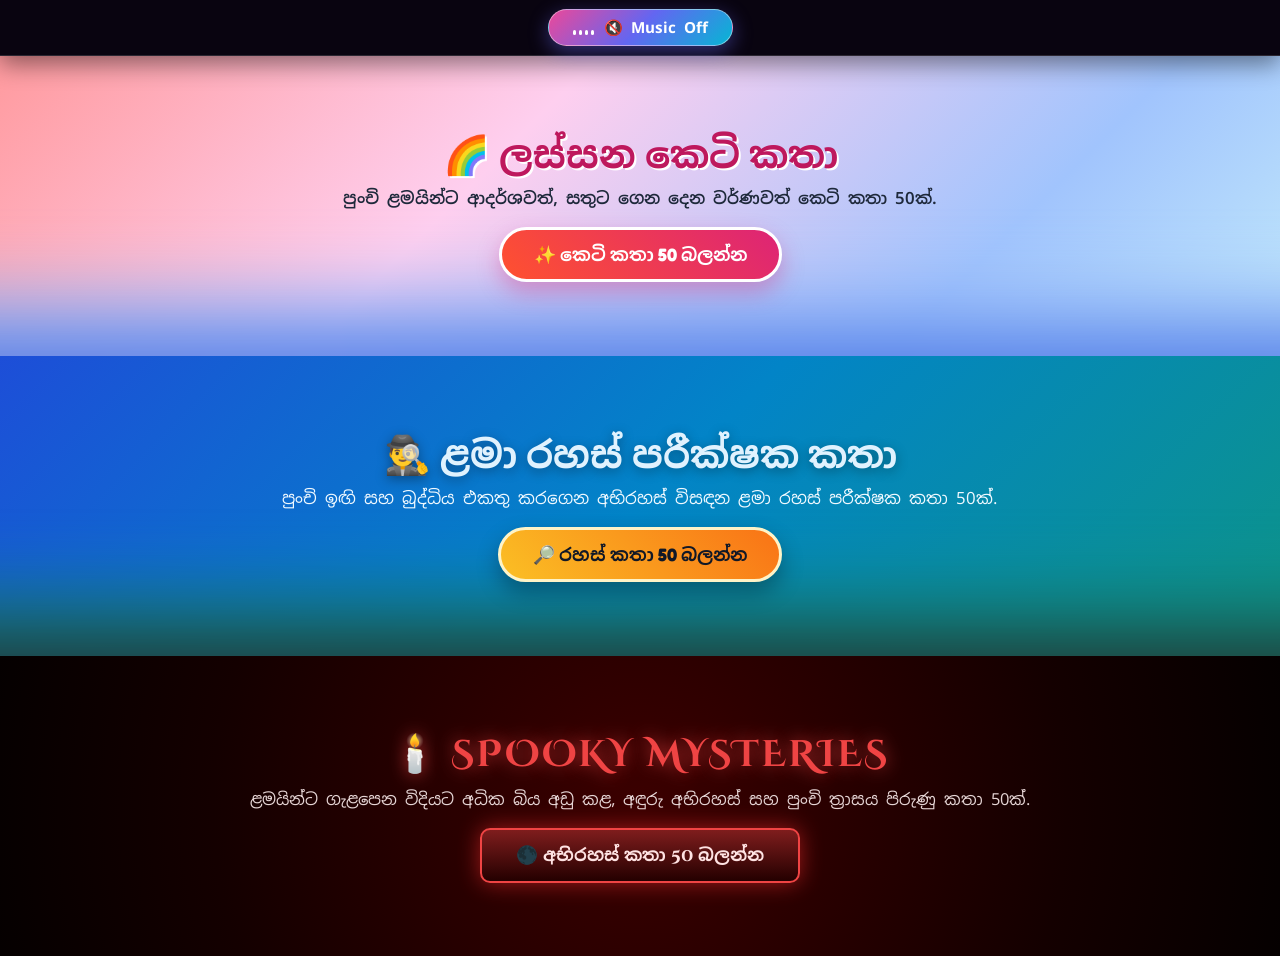
==== commit 80b59fcc: "Update index.html" ====
--- a/index.html
+++ b/index.html
@@ -8,46 +8,7 @@
     <link rel="preconnect" href="https://fonts.gstatic.com" crossorigin>
     <link href="https://fonts.googleapis.com/css2?family=Cinzel+Decorative:wght@700;900&family=Fredoka:wght@500;600;700&family=Noto+Sans+Sinhala:wght@400;500;600;700;800&display=swap" rel="stylesheet">
     <style>
-        /* ==========================================================================
-           1. THEME VARIABLES & ROOT SETTINGS
-           ========================================================================== */
-        :root {
-            --kids-bg-1: #ff9a9e;
-            --kids-bg-2: #fecfef;
-            --kids-bg-3: #a1c4fd;
-            --kids-bg-4: #c2e9fb;
-            --kids-title: #be185d;
-            --kids-btn-1: #ff512f;
-            --kids-btn-2: #dd2476;
-
-            --det-bg-1: #1d4ed8;
-            --det-bg-2: #0284c7;
-            --det-bg-3: #0d9488;
-            --det-title: #e0f2fe;
-            --det-btn-1: #fbbf24;
-            --det-btn-2: #f97316;
-
-            --hor-bg-1: #3b0000;
-            --hor-bg-2: #140000;
-            --hor-bg-3: #050000;
-            --hor-title: #ef4444;
-            --hor-btn-1: #7f1d1d;
-            --hor-btn-2: #240000;
-
-            --dark-bar: #0b0614;
-            --white: #ffffff;
-            --text-dark: #1e293b;
-            --text-light: #f8fafc;
-            --ease-out: cubic-bezier(0.22, 1, 0.36, 1);
-            --ease-smooth: cubic-bezier(0.4, 0, 0.2, 1);
-        }
-
-        /* ==========================================================================
-           2. GLOBAL RESET & BASE RULES
-           ========================================================================== */
-        *,
-        *::before,
-        *::after {
+        * {
             box-sizing: border-box;
             margin: 0;
             padding: 0;
@@ -55,7 +16,6 @@
 
         html {
             scroll-behavior: smooth;
-            font-size: 16px;
             background-color: #050000;
         }
 
@@ -63,9 +23,8 @@
             font-family: 'Noto Sans Sinhala', 'Fredoka', sans-serif;
             overflow-x: hidden;
             background-color: #050000;
-            color: var(--text-dark);
+            color: #1e293b;
             min-height: 100vh;
-            position: relative;
         }
 
         button {
@@ -75,23 +34,15 @@
             background: none;
         }
 
-        button:focus-visible {
-            outline: 3px solid #38bdf8;
-            outline-offset: 2px;
-        }
-
-        /* ==========================================================================
-           3. TOP AUDIO CONTROL BAR (PLACED ABOVE EVERYTHING)
-           ========================================================================== */
+        /* Top Audio Bar */
         .top-audio-bar {
             position: sticky;
             top: 0;
-            z-index: 120;
+            z-index: 150;
             width: 100%;
             padding: 9px 16px;
             background: rgba(10, 5, 18, 0.92);
             backdrop-filter: blur(14px);
-            -webkit-backdrop-filter: blur(14px);
             border-bottom: 1px solid rgba(255, 255, 255, 0.14);
             display: flex;
             align-items: center;
@@ -110,19 +61,14 @@
             color: #ffffff;
             font-size: 0.95rem;
             font-weight: 700;
+            border: 1.5px solid rgba(255, 255, 255, 0.45);
             box-shadow: 0 6px 20px rgba(99, 102, 241, 0.45);
-            border: 1.5px solid rgba(255, 255, 255, 0.45);
-            transition: transform 0.22s var(--ease-out), box-shadow 0.22s var(--ease-out), filter 0.2s ease;
+            transition: transform 0.2s ease, filter 0.2s ease;
         }
 
         .top-audio-btn:hover {
-            transform: translateY(-1px) scale(1.03);
-            box-shadow: 0 10px 26px rgba(236, 72, 153, 0.55);
+            transform: scale(1.03);
             filter: brightness(1.06);
-        }
-
-        .top-audio-btn:active {
-            transform: scale(0.98);
         }
 
         .eq-wave {
@@ -137,7 +83,6 @@
             height: 5px;
             border-radius: 999px;
             background: #ffffff;
-            transition: height 0.2s ease;
         }
 
         .eq-wave.active span:nth-child(1) { animation: wavePulse 0.7s ease-in-out infinite; }
@@ -150,11 +95,8 @@
             50% { height: 15px; }
         }
 
-        /* ==========================================================================
-           4. COMPACT 3 HERO SECTIONS WITH SOFT BLUR BLEND
-           ========================================================================== */
+        /* 3 Compact Hero Sections */
         .hero-wrapper {
-            position: relative;
             min-height: calc(100vh - 52px);
             display: flex;
             flex-direction: column;
@@ -171,7 +113,6 @@
             padding: 36px 20px;
             position: relative;
             overflow: hidden;
-            transition: filter 0.35s var(--ease-smooth);
         }
 
         .hero-section::after {
@@ -190,30 +131,10 @@
             position: relative;
             z-index: 20;
             max-width: 780px;
-            animation: floatUpContent 0.85s var(--ease-out) both;
-        }
-
-        @keyframes floatUpContent {
-            from {
-                opacity: 0;
-                transform: translateY(18px);
-            }
-            to {
-                opacity: 1;
-                transform: translateY(0);
-            }
-        }
-
-        /* -------- Section 1: Colorful Kids / Novel -------- */
+        }
+
         #hero-kids {
-            background: linear-gradient(135deg, var(--kids-bg-1) 0%, var(--kids-bg-2) 38%, var(--kids-bg-3) 75%, var(--kids-bg-4) 100%);
-            background-size: 200% 200%;
-            animation: shiftGradientKids 14s ease-in-out infinite alternate;
-        }
-
-        @keyframes shiftGradientKids {
-            0% { background-position: 0% 50%; }
-            100% { background-position: 100% 50%; }
+            background: linear-gradient(135deg, #ff9a9e 0%, #fecfef 38%, #a1c4fd 75%, #c2e9fb 100%);
         }
 
         #hero-kids::after {
@@ -223,55 +144,35 @@
         #hero-kids h1 {
             font-family: 'Fredoka', 'Noto Sans Sinhala', sans-serif;
             font-size: 2.35rem;
-            color: var(--kids-title);
-            text-shadow: 2px 2px 0px var(--white), 0 8px 24px rgba(190, 24, 93, 0.22);
+            color: #be185d;
+            text-shadow: 2px 2px 0px #ffffff;
             margin-bottom: 8px;
-            letter-spacing: 0.3px;
         }
 
         #hero-kids p {
-            font-size: 1.06rem;
-            color: var(--text-dark);
+            font-size: 1.05rem;
+            color: #1e293b;
             font-weight: 600;
             margin-bottom: 18px;
         }
 
         .btn-hero-kids {
-            background: linear-gradient(45deg, var(--kids-btn-1), var(--kids-btn-2));
-            color: var(--white);
+            background: linear-gradient(45deg, #ff512f, #dd2476);
+            color: #ffffff;
             font-family: 'Fredoka', 'Noto Sans Sinhala', sans-serif;
             font-size: 1.12rem;
             font-weight: 700;
-            padding: 13px 34px;
-            border: 3px solid var(--white);
+            padding: 13px 32px;
+            border: 3px solid #ffffff;
             border-radius: 50px;
-            cursor: pointer;
-            box-shadow: 0 10px 24px rgba(221, 36, 118, 0.38);
-            position: relative;
-            z-index: 30;
-            transition: transform 0.24s var(--ease-out), box-shadow 0.24s var(--ease-out), filter 0.2s ease;
-        }
-
-        .btn-hero-kids:hover {
-            transform: translateY(-3px) scale(1.04);
-            box-shadow: 0 16px 32px rgba(221, 36, 118, 0.52);
-            filter: brightness(1.05);
-        }
-
-        .btn-hero-kids:active {
-            transform: scale(0.98);
-        }
-
-        /* -------- Section 2: Detective -------- */
+            box-shadow: 0 10px 22px rgba(221, 36, 118, 0.35);
+            transition: transform 0.2s ease;
+        }
+
+        .btn-hero-kids:hover { transform: scale(1.04); }
+
         #hero-detective {
-            background: linear-gradient(135deg, var(--det-bg-1) 0%, var(--det-bg-2) 50%, var(--det-bg-3) 100%);
-            background-size: 200% 200%;
-            animation: shiftGradientDet 16s ease-in-out infinite alternate;
-        }
-
-        @keyframes shiftGradientDet {
-            0% { background-position: 0% 25%; }
-            100% { background-position: 100% 75%; }
+            background: linear-gradient(135deg, #1d4ed8 0%, #0284c7 50%, #0d9488 100%);
         }
 
         #hero-detective::after {
@@ -281,62 +182,34 @@
         #hero-detective h1 {
             font-family: 'Fredoka', 'Noto Sans Sinhala', sans-serif;
             font-size: 2.35rem;
-            color: var(--det-title);
-            text-shadow: 0 4px 16px rgba(0, 0, 0, 0.42);
+            color: #e0f2fe;
+            text-shadow: 0 3px 12px rgba(0, 0, 0, 0.35);
             margin-bottom: 8px;
-            letter-spacing: 0.4px;
         }
 
         #hero-detective p {
-            font-size: 1.06rem;
+            font-size: 1.05rem;
             color: #f0f9ff;
-            font-weight: 500;
             margin-bottom: 18px;
         }
 
         .btn-hero-detective {
-            background: linear-gradient(45deg, var(--det-btn-1), var(--det-btn-2));
+            background: linear-gradient(45deg, #fbbf24, #f97316);
             color: #111827;
             font-family: 'Fredoka', 'Noto Sans Sinhala', sans-serif;
             font-size: 1.12rem;
             font-weight: 700;
-            padding: 13px 34px;
+            padding: 13px 32px;
             border: 3px solid #fef3c7;
             border-radius: 50px;
-            cursor: pointer;
-            box-shadow: 0 10px 24px rgba(0, 0, 0, 0.34);
-            position: relative;
-            z-index: 30;
-            transition: transform 0.24s var(--ease-out), box-shadow 0.24s var(--ease-out), filter 0.2s ease;
-        }
-
-        .btn-hero-detective:hover {
-            transform: translateY(-3px) scale(1.04);
-            box-shadow: 0 16px 32px rgba(251, 191, 36, 0.45);
-            filter: brightness(1.05);
-        }
-
-        .btn-hero-detective:active {
-            transform: scale(0.98);
-        }
-
-        /* -------- Section 3: Kid-Friendly Horror -------- */
+            box-shadow: 0 10px 22px rgba(0, 0, 0, 0.3);
+            transition: transform 0.2s ease;
+        }
+
+        .btn-hero-detective:hover { transform: scale(1.04); }
+
         #hero-horror {
-            background: radial-gradient(circle at center, var(--hor-bg-1) 0%, var(--hor-bg-2) 65%, var(--hor-bg-3) 100%);
-        }
-
-        #hero-horror::before {
-            content: "";
-            position: absolute;
-            inset: 0;
-            background: radial-gradient(circle at 50% 50%, rgba(239, 68, 68, 0.14), transparent 68%);
-            animation: horrorPulseGlow 4.5s ease-in-out infinite alternate;
-            pointer-events: none;
-        }
-
-        @keyframes horrorPulseGlow {
-            0% { opacity: 0.45; transform: scale(0.96); }
-            100% { opacity: 1; transform: scale(1.04); }
+            background: radial-gradient(circle at center, #3b0000 0%, #140000 65%, #050000 100%);
         }
 
         #hero-horror::after {
@@ -346,70 +219,34 @@
         #hero-horror h1 {
             font-family: 'Cinzel Decorative', 'Noto Sans Sinhala', serif;
             font-size: 2.3rem;
-            color: var(--hor-title);
-            text-shadow: 0 0 20px rgba(239, 68, 68, 0.8), 0 4px 12px rgba(0, 0, 0, 0.9);
+            color: #ef4444;
+            text-shadow: 0 0 18px rgba(239, 68, 68, 0.75);
             letter-spacing: 2px;
             margin-bottom: 8px;
         }
 
         #hero-horror p {
-            font-size: 1.04rem;
+            font-size: 1.03rem;
             color: #e5d4d4;
             margin-bottom: 18px;
         }
 
         .btn-hero-horror {
-            background: linear-gradient(180deg, var(--hor-btn-1), var(--hor-btn-2));
+            background: linear-gradient(180deg, #7f1d1d, #240000);
             color: #fee2e2;
             font-family: 'Cinzel Decorative', 'Noto Sans Sinhala', serif;
             font-size: 1.1rem;
             font-weight: 700;
-            padding: 13px 36px;
+            padding: 13px 34px;
             border: 2px solid #ef4444;
-            border-radius: 12px;
-            cursor: pointer;
-            box-shadow: 0 0 24px rgba(220, 38, 38, 0.65);
-            position: relative;
-            z-index: 30;
-            transition: transform 0.24s var(--ease-out), box-shadow 0.24s var(--ease-out), background 0.2s ease;
-        }
-
-        .btn-hero-horror:hover {
-            transform: translateY(-3px) scale(1.03);
-            background: linear-gradient(180deg, #991b1b, #360000);
-            box-shadow: 0 0 34px rgba(239, 68, 68, 0.88);
-        }
-
-        .btn-hero-horror:active {
-            transform: scale(0.98);
-        }
-
-        /* ==========================================================================
-           5. DECORATIVE FLOATING MOTIFS INSIDE SECTIONS
-           ========================================================================== */
-        .motif-layer {
-            position: absolute;
-            inset: 0;
-            pointer-events: none;
-            z-index: 4;
-            overflow: hidden;
-        }
-
-        .motif-dot {
-            position: absolute;
-            border-radius: 50%;
-            opacity: 0.35;
-            animation: floatDot 9s ease-in-out infinite alternate;
-        }
-
-        @keyframes floatDot {
-            0% { transform: translateY(0px) scale(1); }
-            100% { transform: translateY(-14px) scale(1.12); }
-        }
-
-        /* ==========================================================================
-           6. IFRAME VIEWER OVERLAY
-           ========================================================================== */
+            border-radius: 10px;
+            box-shadow: 0 0 22px rgba(220, 38, 38, 0.65);
+            transition: transform 0.2s ease;
+        }
+
+        .btn-hero-horror:hover { transform: scale(1.04); }
+
+        /* Iframe Overlay */
         #page-frame-container {
             display: none;
             position: fixed;
@@ -417,16 +254,10 @@
             z-index: 200;
             background: #06030d;
             flex-direction: column;
-            animation: fadeFrameIn 0.24s var(--ease-smooth);
         }
 
         #page-frame-container.active {
             display: flex;
-        }
-
-        @keyframes fadeFrameIn {
-            from { opacity: 0; transform: scale(0.99); }
-            to { opacity: 1; transform: scale(1); }
         }
 
         .frame-topbar {
@@ -440,20 +271,9 @@
             gap: 12px;
         }
 
-        .frame-brand {
-            display: flex;
-            align-items: center;
-            gap: 10px;
+        .frame-title {
             font-size: 1rem;
             font-weight: 700;
-        }
-
-        .frame-status-bulb {
-            width: 9px;
-            height: 9px;
-            border-radius: 50%;
-            background: #22c55e;
-            box-shadow: 0 0 10px #22c55e;
         }
 
         .frame-controls {
@@ -464,340 +284,162 @@
 
         .frame-btn {
             padding: 8px 16px;
-            border: none;
             border-radius: 999px;
             font-size: 0.9rem;
             font-weight: 700;
-            cursor: pointer;
             background: #ef4444;
             color: #ffffff;
-            transition: transform 0.2s var(--ease-out), filter 0.2s ease;
-        }
-
-        .frame-btn:hover {
-            transform: scale(1.04);
-            filter: brightness(1.08);
         }
 
         .frame-btn.sound-btn {
             background: linear-gradient(135deg, #6366f1, #ec4899);
         }
 
-        .frame-stage {
-            position: relative;
+        #story-iframe {
             flex: 1;
             width: 100%;
             height: 100%;
-            background: #080512;
-        }
-
-        .frame-loader {
-            position: absolute;
-            inset: 0;
-            display: flex;
-            flex-direction: column;
-            align-items: center;
-            justify-content: center;
-            gap: 12px;
-            background: rgba(8, 5, 18, 0.88);
-            color: #f1f5f9;
-            z-index: 6;
-            transition: opacity 0.25s ease;
-        }
-
-        .frame-loader.hide {
-            opacity: 0;
-            pointer-events: none;
-        }
-
-        .loader-spin {
-            width: 40px;
-            height: 40px;
-            border: 4px solid rgba(255, 255, 255, 0.16);
-            border-top-color: #f472b6;
-            border-radius: 50%;
-            animation: spinLoader 0.8s linear infinite;
-        }
-
-        @keyframes spinLoader {
-            to { transform: rotate(360deg); }
-        }
-
-        #story-iframe {
-            width: 100%;
-            height: 100%;
             border: none;
-            display: block;
             background: #ffffff;
         }
 
-        /* ==========================================================================
-           7. RESPONSIVE MEDIA QUERIES
-           ========================================================================== */
-        @media (max-width: 768px) {
-            #hero-kids h1,
-            #hero-detective h1,
-            #hero-horror h1 {
-                font-size: 1.88rem;
-            }
-            .hero-section {
-                padding: 28px 16px;
-            }
-            .btn-hero-kids,
-            .btn-hero-detective,
-            .btn-hero-horror {
-                font-size: 1rem;
-                padding: 12px 26px;
-            }
-        }
-
-        @media (max-width: 480px) {
-            #hero-kids h1,
-            #hero-detective h1,
-            #hero-horror h1 {
-                font-size: 1.58rem;
-            }
-            .top-audio-btn {
-                padding: 7px 18px;
-                font-size: 0.88rem;
-            }
-            .frame-topbar {
-                padding: 9px 12px;
-            }
-            .frame-btn {
-                padding: 7px 12px;
-                font-size: 0.82rem;
-            }
+        @media (max-width: 650px) {
+            #hero-kids h1, #hero-detective h1, #hero-horror h1 { font-size: 1.82rem; }
         }
     </style>
 </head>
 <body>
 
-    <!-- Top Audio Button Bar (Placed Above Everything, No Audio File Names Shown) -->
     <div class="top-audio-bar">
         <button type="button" id="top-audio-btn" class="top-audio-btn" onclick="toggleAudio()">
             <span id="top-eq" class="eq-wave">
-                <span></span>
-                <span></span>
-                <span></span>
-                <span></span>
+                <span></span><span></span><span></span><span></span>
             </span>
             <span id="top-audio-text">🔊 Music</span>
         </button>
     </div>
 
-    <!-- Compact 3 Hero Sections -->
     <div class="hero-wrapper">
-
-        <!-- Section 1: Novel -->
         <section id="hero-kids" class="hero-section">
-            <div class="motif-layer" id="motif-kids" aria-hidden="true"></div>
             <div class="hero-content">
                 <h1>🌈 ලස්සන කෙටි කතා</h1>
                 <p>පුංචි ළමයින්ට ආදර්ශවත්, සතුට ගෙන දෙන වර්ණවත් කෙටි කතා 50ක්.</p>
-                <button type="button" class="btn-hero-kids" onclick="openSection('novel.html', 'n.mp3', '🌈 ලස්සන කෙටි කතා 50')">
+                <button type="button" class="btn-hero-kids" onclick="openPage('novel.html', 'n.mp3', '🌈 ලස්සන කෙටි කතා 50')">
                     ✨ කෙටි කතා 50 බලන්න
                 </button>
             </div>
         </section>
 
-        <!-- Section 2: Detectives -->
         <section id="hero-detective" class="hero-section">
-            <div class="motif-layer" id="motif-detective" aria-hidden="true"></div>
             <div class="hero-content">
                 <h1>🕵️‍♂️ ළමා රහස් පරීක්ෂක කතා</h1>
                 <p>පුංචි ඉඟි සහ බුද්ධිය එකතු කරගෙන අභිරහස් විසඳන ළමා රහස් පරීක්ෂක කතා 50ක්.</p>
-                <button type="button" class="btn-hero-detective" onclick="openSection('detectives.html', 'd.mp3', '🕵️‍♂️ ළමා රහස් පරීක්ෂක කතා 50')">
+                <button type="button" class="btn-hero-detective" onclick="openPage('detectives.html', 'd.mp3', '🕵️‍♂️ ළමා රහස් පරීක්ෂක කතා 50')">
                     🔎 රහස් කතා 50 බලන්න
                 </button>
             </div>
         </section>
 
-        <!-- Section 3: Horror -->
         <section id="hero-horror" class="hero-section">
-            <div class="motif-layer" id="motif-horror" aria-hidden="true"></div>
             <div class="hero-content">
                 <h1>🕯️ SPOOKY MYSTERIES</h1>
                 <p>ළමයින්ට ගැළපෙන විදියට අධික බිය අඩු කළ, අඳුරු අභිරහස් සහ පුංචි ත්‍රාසය පිරුණු කතා 50ක්.</p>
-                <button type="button" class="btn-hero-horror" onclick="openSection('horror.html', 'h.mp3', '🕯️ අඳුරු අභිරහස් කතා 50')">
+                <button type="button" class="btn-hero-horror" onclick="openPage('horror.html', 'h.mp3', '🕯️ අඳුරු අභිරහස් කතා 50')">
                     🌑 අභිරහස් කතා 50 බලන්න
                 </button>
             </div>
         </section>
-
     </div>
 
-    <!-- Iframe Overlay Container -->
     <div id="page-frame-container">
         <div class="frame-topbar">
-            <div class="frame-brand">
-                <span class="frame-status-bulb" aria-hidden="true"></span>
-                <span id="frame-title">කතා ලෝකය 150</span>
-            </div>
+            <span id="frame-title" class="frame-title">කතා ලෝකය 150</span>
             <div class="frame-controls">
                 <button type="button" id="frame-audio-btn" class="frame-btn sound-btn" onclick="toggleAudio()">🔊 Music</button>
-                <button type="button" class="frame-btn" onclick="closeSection()">⬅ මුල් පිටුවට</button>
+                <button type="button" class="frame-btn" onclick="closePage()">⬅ මුල් පිටුවට</button>
             </div>
         </div>
-        <div class="frame-stage">
-            <div id="frame-loader" class="frame-loader">
-                <div class="loader-spin"></div>
-                <span>පිටුව විවෘත වෙමින් පවතී...</span>
-            </div>
-            <iframe id="story-iframe" src="about:blank" title="Story Section"></iframe>
-        </div>
+        <iframe id="story-iframe" src="about:blank" title="Story Page"></iframe>
     </div>
 
-    <!-- Audio Player (Tracks Switched Silently Without Displaying Filenames) -->
     <audio id="bg-audio" src="i.mp3" loop preload="auto"></audio>
 
     <script>
-        /* ======================================================================
-           1. SUBTLE DECORATIVE FLOATING MOTIFS
-           ====================================================================== */
-        (function populateSectionMotifs() {
-            const configs = [
-                { id: 'motif-kids', colors: ['#ffffff', '#fde047', '#f472b6'], count: 10 },
-                { id: 'motif-detective', colors: ['#e0f2fe', '#99f6e4', '#fde68a'], count: 10 },
-                { id: 'motif-horror', colors: ['#ef4444', '#7f1d1d', '#fca5a5'], count: 10 }
-            ];
-
-            configs.forEach((cfg) => {
-                const container = document.getElementById(cfg.id);
-                if (!container) return;
-
-                for (let i = 0; i < cfg.count; i++) {
-                    const dot = document.createElement('span');
-                    dot.className = 'motif-dot';
-                    const size = Math.floor(Math.random() * 10) + 5;
-                    dot.style.width = `${size}px`;
-                    dot.style.height = `${size}px`;
-                    dot.style.left = `${Math.floor(Math.random() * 94) + 3}%`;
-                    dot.style.top = `${Math.floor(Math.random() * 84) + 8}%`;
-                    dot.style.backgroundColor = cfg.colors[i % cfg.colors.length];
-                    dot.style.animationDelay = `${(i * 0.45).toFixed(2)}s`;
-                    dot.style.animationDuration = `${(Math.random() * 4 + 7).toFixed(2)}s`;
-                    container.appendChild(dot);
-                }
-            });
-        })();
-
-        /* ======================================================================
-           2. AUDIO CONTROLLER (i.mp3 / n.mp3 / d.mp3 / h.mp3)
-           ====================================================================== */
         const bgAudio = document.getElementById('bg-audio');
         const topEq = document.getElementById('top-eq');
         const topAudioText = document.getElementById('top-audio-text');
         const frameAudioBtn = document.getElementById('frame-audio-btn');
-
-        let activeTrack = 'i.mp3';
+        const frameContainer = document.getElementById('page-frame-container');
+        const storyIframe = document.getElementById('story-iframe');
+        const frameTitle = document.getElementById('frame-title');
+
+        let currentTrack = 'i.mp3';
         let isMuted = false;
 
-        function syncAudioIndicator(playing) {
-            const shouldAnimate = Boolean(playing && !isMuted);
-            if (topEq) {
-                topEq.classList.toggle('active', shouldAnimate);
-            }
-            if (topAudioText) {
-                topAudioText.textContent = shouldAnimate ? '🔊 Music On' : '🔇 Music Off';
-            }
-            if (frameAudioBtn) {
-                frameAudioBtn.textContent = shouldAnimate ? '🔊 Music On' : '🔇 Music Off';
-            }
-        }
-
-        function setTrackAndPlay(trackName) {
-            activeTrack = trackName || 'i.mp3';
-            if (bgAudio.getAttribute('src') !== activeTrack) {
-                bgAudio.src = activeTrack;
+        function updateUI(playing) {
+            const active = Boolean(playing && !isMuted);
+            if (topEq) topEq.classList.toggle('active', active);
+            if (topAudioText) topAudioText.textContent = active ? '🔊 Music On' : '🔇 Music Off';
+            if (frameAudioBtn) frameAudioBtn.textContent = active ? '🔊 Music On' : '🔇 Music Off';
+        }
+
+        function playTrack(track) {
+            currentTrack = track || 'i.mp3';
+            if (bgAudio.getAttribute('src') !== currentTrack) {
+                bgAudio.src = currentTrack;
                 bgAudio.load();
             }
-            syncAudioIndicator(false);
-
-            if (isMuted) return;
-
-            bgAudio.play()
-                .then(() => syncAudioIndicator(true))
-                .catch(() => syncAudioIndicator(false));
+            if (isMuted) {
+                updateUI(false);
+                return;
+            }
+            bgAudio.play().then(() => updateUI(true)).catch(() => updateUI(false));
         }
 
         function toggleAudio() {
             isMuted = !isMuted;
             if (isMuted) {
                 bgAudio.pause();
-                syncAudioIndicator(false);
+                updateUI(false);
             } else {
-                setTrackAndPlay(activeTrack);
+                playTrack(currentTrack);
             }
         }
 
-        bgAudio.addEventListener('play', () => syncAudioIndicator(true));
-        bgAudio.addEventListener('pause', () => syncAudioIndicator(false));
-
-        window.addEventListener('DOMContentLoaded', () => {
-            setTrackAndPlay('i.mp3');
+        bgAudio.addEventListener('play', () => updateUI(true));
+        bgAudio.addEventListener('pause', () => updateUI(false));
+
+        window.addEventListener('DOMContentLoaded', () => playTrack('i.mp3'));
+        window.addEventListener('load', () => {
+            if (bgAudio.paused && !isMuted) playTrack(currentTrack);
         });
 
-        window.addEventListener('load', () => {
-            if (bgAudio.paused && !isMuted) {
-                setTrackAndPlay(activeTrack);
-            }
-        });
-
-        function unlockOnFirstTap() {
-            if (!isMuted && bgAudio.paused) {
-                setTrackAndPlay(activeTrack);
-            }
-            document.removeEventListener('pointerdown', unlockOnFirstTap);
-            document.removeEventListener('keydown', unlockOnFirstTap);
-        }
-
-        document.addEventListener('pointerdown', unlockOnFirstTap);
-        document.addEventListener('keydown', unlockOnFirstTap);
-
-        /* ======================================================================
-           3. IFRAME PAGE SWITCHER
-           ====================================================================== */
-        const frameContainer = document.getElementById('page-frame-container');
-        const storyIframe = document.getElementById('story-iframe');
-        const frameTitle = document.getElementById('frame-title');
-        const frameLoader = document.getElementById('frame-loader');
-
-        function openSection(pageFile, trackFile, headingLabel) {
-            if (frameTitle && headingLabel) {
-                frameTitle.textContent = headingLabel;
-            }
-            if (frameLoader) {
-                frameLoader.classList.remove('hide');
-            }
-
+        const unlockOnce = () => {
+            if (!isMuted && bgAudio.paused) playTrack(currentTrack);
+            document.removeEventListener('pointerdown', unlockOnce);
+            document.removeEventListener('keydown', unlockOnce);
+        };
+        document.addEventListener('pointerdown', unlockOnce);
+        document.addEventListener('keydown', unlockOnce);
+
+        function openPage(pageFile, trackFile, title) {
+            if (frameTitle && title) frameTitle.textContent = title;
             frameContainer.classList.add('active');
             document.body.style.overflow = 'hidden';
-
-            setTrackAndPlay(trackFile);
+            playTrack(trackFile);
             storyIframe.src = pageFile;
         }
 
-        function closeSection() {
+        function closePage() {
             frameContainer.classList.remove('active');
             document.body.style.overflow = '';
             storyIframe.src = 'about:blank';
-
-            setTrackAndPlay('i.mp3');
-        }
-
-        storyIframe.addEventListener('load', () => {
-            const src = storyIframe.getAttribute('src') || '';
-            if (src && src !== 'about:blank' && frameLoader) {
-                setTimeout(() => {
-                    frameLoader.classList.add('hide');
-                }, 160);
-            }
-        });
-
-        document.addEventListener('keydown', (event) => {
-            if (event.key === 'Escape' && frameContainer.classList.contains('active')) {
-                closeSection();
+            playTrack('i.mp3');
+        }
+
+        document.addEventListener('keydown', (e) => {
+            if (e.key === 'Escape' && frameContainer.classList.contains('active')) {
+                closePage();
             }
         });
     </script>
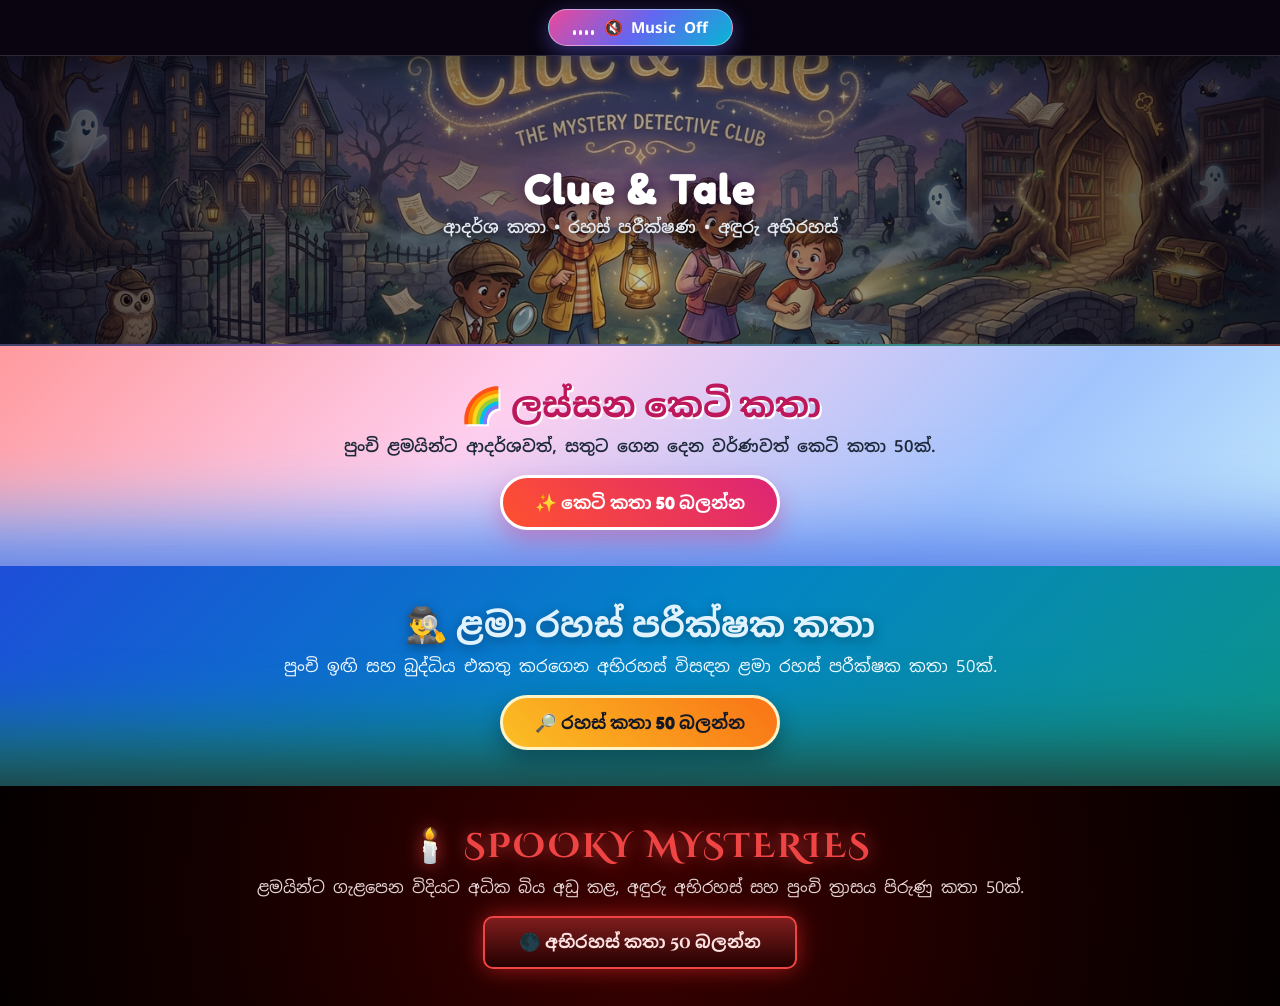
==== commit c6379ce2: "Update index.html" ====
--- a/index.html
+++ b/index.html
@@ -3,7 +3,7 @@
 <head>
     <meta charset="UTF-8">
     <meta name="viewport" content="width=device-width, initial-scale=1.0">
-    <title>කතා ලෝකය 150</title>
+    <title>Clue &amp; Tale</title>
     <link rel="preconnect" href="https://fonts.googleapis.com">
     <link rel="preconnect" href="https://fonts.gstatic.com" crossorigin>
     <link href="https://fonts.googleapis.com/css2?family=Cinzel+Decorative:wght@700;900&family=Fredoka:wght@500;600;700&family=Noto+Sans+Sinhala:wght@400;500;600;700;800&display=swap" rel="stylesheet">
@@ -34,14 +34,14 @@
             background: none;
         }
 
-        /* Top Audio Bar */
+        /* 1. Top Audio Bar */
         .top-audio-bar {
             position: sticky;
             top: 0;
             z-index: 150;
             width: 100%;
             padding: 9px 16px;
-            background: rgba(10, 5, 18, 0.92);
+            background: rgba(10, 5, 18, 0.94);
             backdrop-filter: blur(14px);
             border-bottom: 1px solid rgba(255, 255, 255, 0.14);
             display: flex;
@@ -95,22 +95,75 @@
             50% { height: 15px; }
         }
 
-        /* 3 Compact Hero Sections */
+        /* 2. Panoramic Banner (Below Audio Button, Above Story Sections/Buttons) */
+        .panoramic-banner-wrap {
+            position: relative;
+            width: 100%;
+            aspect-ratio: 21 / 6;
+            min-height: 150px;
+            max-height: 290px;
+            overflow: hidden;
+            background: linear-gradient(90deg, #1e1b4b 0%, #4c1d95 35%, #0f766e 70%, #450a0a 100%);
+            border-bottom: 2px solid rgba(255, 255, 255, 0.16);
+            box-shadow: 0 12px 30px rgba(0, 0, 0, 0.5);
+        }
+
+        .panoramic-banner-img {
+            width: 100%;
+            height: 100%;
+            object-fit: cover;
+            object-position: center;
+            display: block;
+        }
+
+        .panoramic-banner-img.broken {
+            display: none;
+        }
+
+        .panoramic-overlay {
+            position: absolute;
+            inset: 0;
+            background: linear-gradient(90deg, rgba(6, 3, 15, 0.72) 0%, rgba(6, 3, 15, 0.28) 50%, rgba(6, 3, 15, 0.72) 100%);
+            display: flex;
+            flex-direction: column;
+            align-items: center;
+            justify-content: center;
+            text-align: center;
+            padding: 12px 20px;
+            pointer-events: none;
+        }
+
+        .brand-mark {
+            font-family: 'Fredoka', 'Noto Sans Sinhala', sans-serif;
+            font-size: clamp(1.7rem, 3.8vw, 2.7rem);
+            font-weight: 700;
+            color: #ffffff;
+            letter-spacing: 1px;
+            text-shadow: 0 4px 18px rgba(0, 0, 0, 0.8), 0 0 24px rgba(168, 85, 247, 0.45);
+        }
+
+        .brand-tagline {
+            font-size: clamp(0.85rem, 1.5vw, 1.05rem);
+            color: #e2e8f0;
+            font-weight: 600;
+            margin-top: 2px;
+            text-shadow: 0 2px 10px rgba(0, 0, 0, 0.85);
+        }
+
+        /* 3. Story Sections & Buttons */
         .hero-wrapper {
-            min-height: calc(100vh - 52px);
             display: flex;
             flex-direction: column;
         }
 
         .hero-section {
-            flex: 1;
-            min-height: 33.34vh;
+            min-height: 220px;
             display: flex;
             flex-direction: column;
             justify-content: center;
             align-items: center;
             text-align: center;
-            padding: 36px 20px;
+            padding: 32px 20px;
             position: relative;
             overflow: hidden;
         }
@@ -120,9 +173,9 @@
             position: absolute;
             left: -12%;
             right: -12%;
-            bottom: -60px;
-            height: 120px;
-            filter: blur(36px);
+            bottom: -55px;
+            height: 110px;
+            filter: blur(34px);
             z-index: 2;
             pointer-events: none;
         }
@@ -141,16 +194,16 @@
             background: linear-gradient(180deg, rgba(161, 196, 253, 0.96), rgba(29, 78, 216, 0.96));
         }
 
-        #hero-kids h1 {
+        #hero-kids h2 {
             font-family: 'Fredoka', 'Noto Sans Sinhala', sans-serif;
-            font-size: 2.35rem;
+            font-size: 2.15rem;
             color: #be185d;
             text-shadow: 2px 2px 0px #ffffff;
             margin-bottom: 8px;
         }
 
         #hero-kids p {
-            font-size: 1.05rem;
+            font-size: 1.04rem;
             color: #1e293b;
             font-weight: 600;
             margin-bottom: 18px;
@@ -160,7 +213,7 @@
             background: linear-gradient(45deg, #ff512f, #dd2476);
             color: #ffffff;
             font-family: 'Fredoka', 'Noto Sans Sinhala', sans-serif;
-            font-size: 1.12rem;
+            font-size: 1.1rem;
             font-weight: 700;
             padding: 13px 32px;
             border: 3px solid #ffffff;
@@ -179,16 +232,16 @@
             background: linear-gradient(180deg, rgba(13, 148, 136, 0.96), rgba(45, 0, 0, 0.98));
         }
 
-        #hero-detective h1 {
+        #hero-detective h2 {
             font-family: 'Fredoka', 'Noto Sans Sinhala', sans-serif;
-            font-size: 2.35rem;
+            font-size: 2.15rem;
             color: #e0f2fe;
             text-shadow: 0 3px 12px rgba(0, 0, 0, 0.35);
             margin-bottom: 8px;
         }
 
         #hero-detective p {
-            font-size: 1.05rem;
+            font-size: 1.04rem;
             color: #f0f9ff;
             margin-bottom: 18px;
         }
@@ -197,7 +250,7 @@
             background: linear-gradient(45deg, #fbbf24, #f97316);
             color: #111827;
             font-family: 'Fredoka', 'Noto Sans Sinhala', sans-serif;
-            font-size: 1.12rem;
+            font-size: 1.1rem;
             font-weight: 700;
             padding: 13px 32px;
             border: 3px solid #fef3c7;
@@ -216,9 +269,9 @@
             display: none;
         }
 
-        #hero-horror h1 {
+        #hero-horror h2 {
             font-family: 'Cinzel Decorative', 'Noto Sans Sinhala', serif;
-            font-size: 2.3rem;
+            font-size: 2.1rem;
             color: #ef4444;
             text-shadow: 0 0 18px rgba(239, 68, 68, 0.75);
             letter-spacing: 2px;
@@ -226,7 +279,7 @@
         }
 
         #hero-horror p {
-            font-size: 1.03rem;
+            font-size: 1.02rem;
             color: #e5d4d4;
             margin-bottom: 18px;
         }
@@ -235,7 +288,7 @@
             background: linear-gradient(180deg, #7f1d1d, #240000);
             color: #fee2e2;
             font-family: 'Cinzel Decorative', 'Noto Sans Sinhala', serif;
-            font-size: 1.1rem;
+            font-size: 1.08rem;
             font-weight: 700;
             padding: 13px 34px;
             border: 2px solid #ef4444;
@@ -246,7 +299,7 @@
 
         .btn-hero-horror:hover { transform: scale(1.04); }
 
-        /* Iframe Overlay */
+        /* 4. Iframe Overlay */
         #page-frame-container {
             display: none;
             position: fixed;
@@ -303,13 +356,19 @@
             background: #ffffff;
         }
 
-        @media (max-width: 650px) {
-            #hero-kids h1, #hero-detective h1, #hero-horror h1 { font-size: 1.82rem; }
+        @media (max-width: 720px) {
+            .panoramic-banner-wrap {
+                aspect-ratio: 16 / 6;
+                min-height: 130px;
+                max-height: 200px;
+            }
+            #hero-kids h2, #hero-detective h2, #hero-horror h2 { font-size: 1.75rem; }
         }
     </style>
 </head>
 <body>
 
+    <!-- 1. Top Audio Button Bar -->
     <div class="top-audio-bar">
         <button type="button" id="top-audio-btn" class="top-audio-btn" onclick="toggleAudio()">
             <span id="top-eq" class="eq-wave">
@@ -319,12 +378,28 @@
         </button>
     </div>
 
+    <!-- 2. Panoramic Banner Image (i.jpg) Below Audio Button & Above Buttons -->
+    <div class="panoramic-banner-wrap" aria-label="Clue and Tale Panoramic Banner">
+        <img
+            id="panoramic-img"
+            class="panoramic-banner-img"
+            src="i.jpg"
+            alt="Clue & Tale Panoramic Banner"
+            onerror="this.classList.add('broken')"
+        >
+        <div class="panoramic-overlay">
+            <h1 class="brand-mark">Clue &amp; Tale</h1>
+            <p class="brand-tagline">ආදර්ශ කතා • රහස් පරීක්ෂණ • අඳුරු අභිරහස්</p>
+        </div>
+    </div>
+
+    <!-- 3. Three Story Sections & Buttons -->
     <div class="hero-wrapper">
         <section id="hero-kids" class="hero-section">
             <div class="hero-content">
-                <h1>🌈 ලස්සන කෙටි කතා</h1>
+                <h2>🌈 ලස්සන කෙටි කතා</h2>
                 <p>පුංචි ළමයින්ට ආදර්ශවත්, සතුට ගෙන දෙන වර්ණවත් කෙටි කතා 50ක්.</p>
-                <button type="button" class="btn-hero-kids" onclick="openPage('novel.html', 'n.mp3', '🌈 ලස්සන කෙටි කතා 50')">
+                <button type="button" class="btn-hero-kids" onclick="openPage('novel.html', 'n.mp3', 'Clue & Tale • 🌈 ලස්සන කෙටි කතා 50')">
                     ✨ කෙටි කතා 50 බලන්න
                 </button>
             </div>
@@ -332,9 +407,9 @@
 
         <section id="hero-detective" class="hero-section">
             <div class="hero-content">
-                <h1>🕵️‍♂️ ළමා රහස් පරීක්ෂක කතා</h1>
+                <h2>🕵️‍♂️ ළමා රහස් පරීක්ෂක කතා</h2>
                 <p>පුංචි ඉඟි සහ බුද්ධිය එකතු කරගෙන අභිරහස් විසඳන ළමා රහස් පරීක්ෂක කතා 50ක්.</p>
-                <button type="button" class="btn-hero-detective" onclick="openPage('detectives.html', 'd.mp3', '🕵️‍♂️ ළමා රහස් පරීක්ෂක කතා 50')">
+                <button type="button" class="btn-hero-detective" onclick="openPage('detectives.html', 'd.mp3', 'Clue & Tale • 🕵️‍♂️ ළමා රහස් පරීක්ෂක කතා 50')">
                     🔎 රහස් කතා 50 බලන්න
                 </button>
             </div>
@@ -342,18 +417,19 @@
 
         <section id="hero-horror" class="hero-section">
             <div class="hero-content">
-                <h1>🕯️ SPOOKY MYSTERIES</h1>
+                <h2>🕯️ SPOOKY MYSTERIES</h2>
                 <p>ළමයින්ට ගැළපෙන විදියට අධික බිය අඩු කළ, අඳුරු අභිරහස් සහ පුංචි ත්‍රාසය පිරුණු කතා 50ක්.</p>
-                <button type="button" class="btn-hero-horror" onclick="openPage('horror.html', 'h.mp3', '🕯️ අඳුරු අභිරහස් කතා 50')">
+                <button type="button" class="btn-hero-horror" onclick="openPage('horror.html', 'h.mp3', 'Clue & Tale • 🕯️ අඳුරු අභිරහස් කතා 50')">
                     🌑 අභිරහස් කතා 50 බලන්න
                 </button>
             </div>
         </section>
     </div>
 
+    <!-- 4. Iframe Overlay -->
     <div id="page-frame-container">
         <div class="frame-topbar">
-            <span id="frame-title" class="frame-title">කතා ලෝකය 150</span>
+            <span id="frame-title" class="frame-title">Clue &amp; Tale</span>
             <div class="frame-controls">
                 <button type="button" id="frame-audio-btn" class="frame-btn sound-btn" onclick="toggleAudio()">🔊 Music</button>
                 <button type="button" class="frame-btn" onclick="closePage()">⬅ මුල් පිටුවට</button>
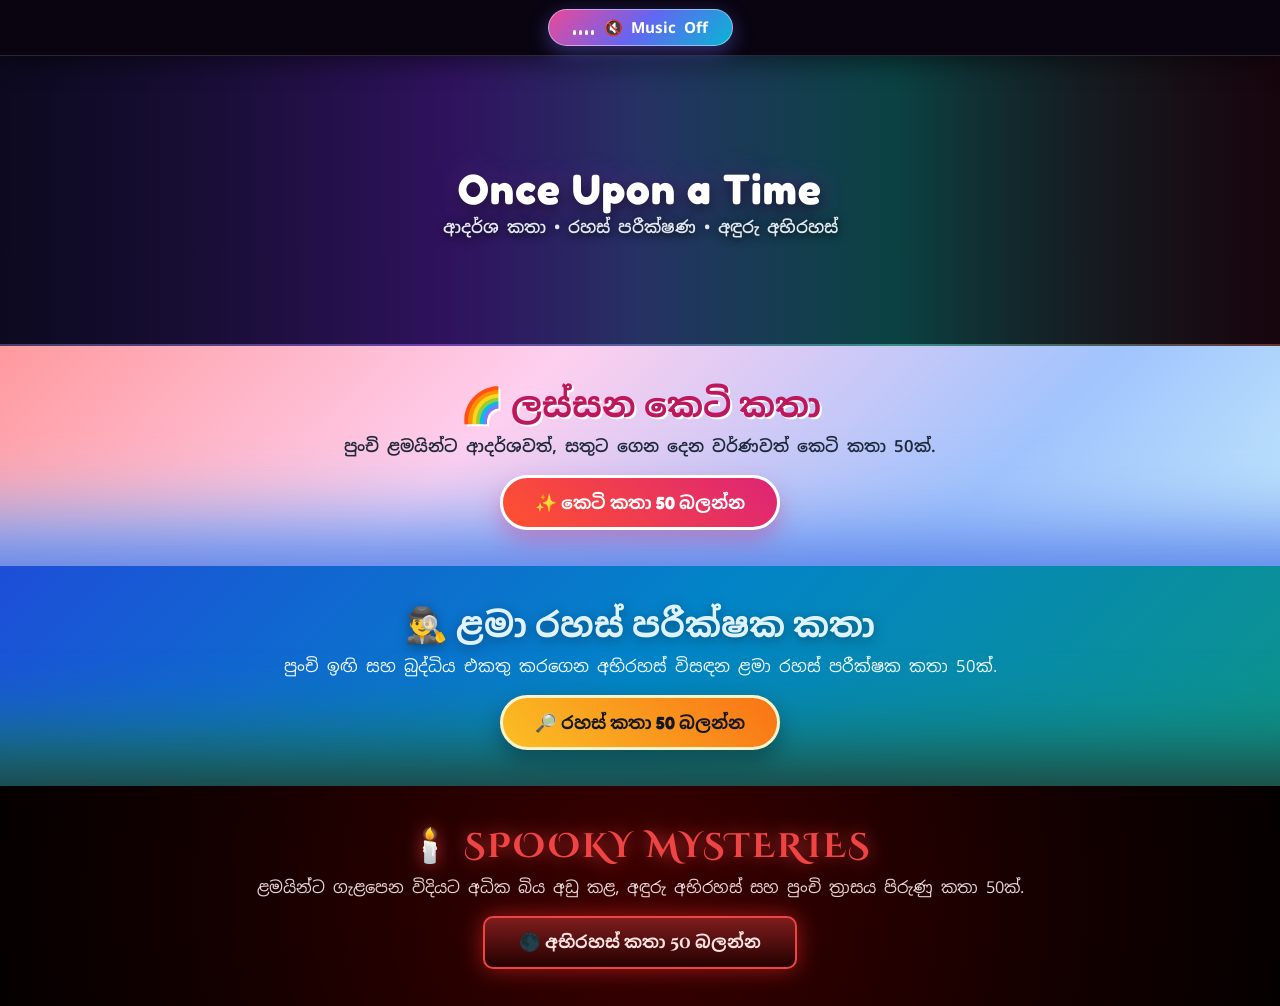
==== commit 9851388f: "Update index.html" ====
--- a/index.html
+++ b/index.html
@@ -3,7 +3,7 @@
 <head>
     <meta charset="UTF-8">
     <meta name="viewport" content="width=device-width, initial-scale=1.0">
-    <title>Clue &amp; Tale</title>
+    <title>Once Upon a Time</title>
     <link rel="preconnect" href="https://fonts.googleapis.com">
     <link rel="preconnect" href="https://fonts.gstatic.com" crossorigin>
     <link href="https://fonts.googleapis.com/css2?family=Cinzel+Decorative:wght@700;900&family=Fredoka:wght@500;600;700&family=Noto+Sans+Sinhala:wght@400;500;600;700;800&display=swap" rel="stylesheet">
@@ -135,7 +135,7 @@
 
         .brand-mark {
             font-family: 'Fredoka', 'Noto Sans Sinhala', sans-serif;
-            font-size: clamp(1.7rem, 3.8vw, 2.7rem);
+            font-size: clamp(1.65rem, 3.7vw, 2.65rem);
             font-weight: 700;
             color: #ffffff;
             letter-spacing: 1px;
@@ -379,16 +379,16 @@
     </div>
 
     <!-- 2. Panoramic Banner Image (i.jpg) Below Audio Button & Above Buttons -->
-    <div class="panoramic-banner-wrap" aria-label="Clue and Tale Panoramic Banner">
+    <div class="panoramic-banner-wrap" aria-label="Once Upon a Time Panoramic Banner">
         <img
             id="panoramic-img"
             class="panoramic-banner-img"
             src="i.jpg"
-            alt="Clue & Tale Panoramic Banner"
+            alt="Once Upon a Time Panoramic Banner"
             onerror="this.classList.add('broken')"
         >
         <div class="panoramic-overlay">
-            <h1 class="brand-mark">Clue &amp; Tale</h1>
+            <h1 class="brand-mark">Once Upon a Time</h1>
             <p class="brand-tagline">ආදර්ශ කතා • රහස් පරීක්ෂණ • අඳුරු අභිරහස්</p>
         </div>
     </div>
@@ -399,7 +399,7 @@
             <div class="hero-content">
                 <h2>🌈 ලස්සන කෙටි කතා</h2>
                 <p>පුංචි ළමයින්ට ආදර්ශවත්, සතුට ගෙන දෙන වර්ණවත් කෙටි කතා 50ක්.</p>
-                <button type="button" class="btn-hero-kids" onclick="openPage('novel.html', 'n.mp3', 'Clue & Tale • 🌈 ලස්සන කෙටි කතා 50')">
+                <button type="button" class="btn-hero-kids" onclick="openPage('novel.html', 'n.mp3', 'Once Upon a Time • 🌈 ලස්සන කෙටි කතා 50')">
                     ✨ කෙටි කතා 50 බලන්න
                 </button>
             </div>
@@ -409,7 +409,7 @@
             <div class="hero-content">
                 <h2>🕵️‍♂️ ළමා රහස් පරීක්ෂක කතා</h2>
                 <p>පුංචි ඉඟි සහ බුද්ධිය එකතු කරගෙන අභිරහස් විසඳන ළමා රහස් පරීක්ෂක කතා 50ක්.</p>
-                <button type="button" class="btn-hero-detective" onclick="openPage('detectives.html', 'd.mp3', 'Clue & Tale • 🕵️‍♂️ ළමා රහස් පරීක්ෂක කතා 50')">
+                <button type="button" class="btn-hero-detective" onclick="openPage('detectives.html', 'd.mp3', 'Once Upon a Time • 🕵️‍♂️ ළමා රහස් පරීක්ෂක කතා 50')">
                     🔎 රහස් කතා 50 බලන්න
                 </button>
             </div>
@@ -419,7 +419,7 @@
             <div class="hero-content">
                 <h2>🕯️ SPOOKY MYSTERIES</h2>
                 <p>ළමයින්ට ගැළපෙන විදියට අධික බිය අඩු කළ, අඳුරු අභිරහස් සහ පුංචි ත්‍රාසය පිරුණු කතා 50ක්.</p>
-                <button type="button" class="btn-hero-horror" onclick="openPage('horror.html', 'h.mp3', 'Clue & Tale • 🕯️ අඳුරු අභිරහස් කතා 50')">
+                <button type="button" class="btn-hero-horror" onclick="openPage('horror.html', 'h.mp3', 'Once Upon a Time • 🕯️ අඳුරු අභිරහස් කතා 50')">
                     🌑 අභිරහස් කතා 50 බලන්න
                 </button>
             </div>
@@ -429,7 +429,7 @@
     <!-- 4. Iframe Overlay -->
     <div id="page-frame-container">
         <div class="frame-topbar">
-            <span id="frame-title" class="frame-title">Clue &amp; Tale</span>
+            <span id="frame-title" class="frame-title">Once Upon a Time</span>
             <div class="frame-controls">
                 <button type="button" id="frame-audio-btn" class="frame-btn sound-btn" onclick="toggleAudio()">🔊 Music</button>
                 <button type="button" class="frame-btn" onclick="closePage()">⬅ මුල් පිටුවට</button>
